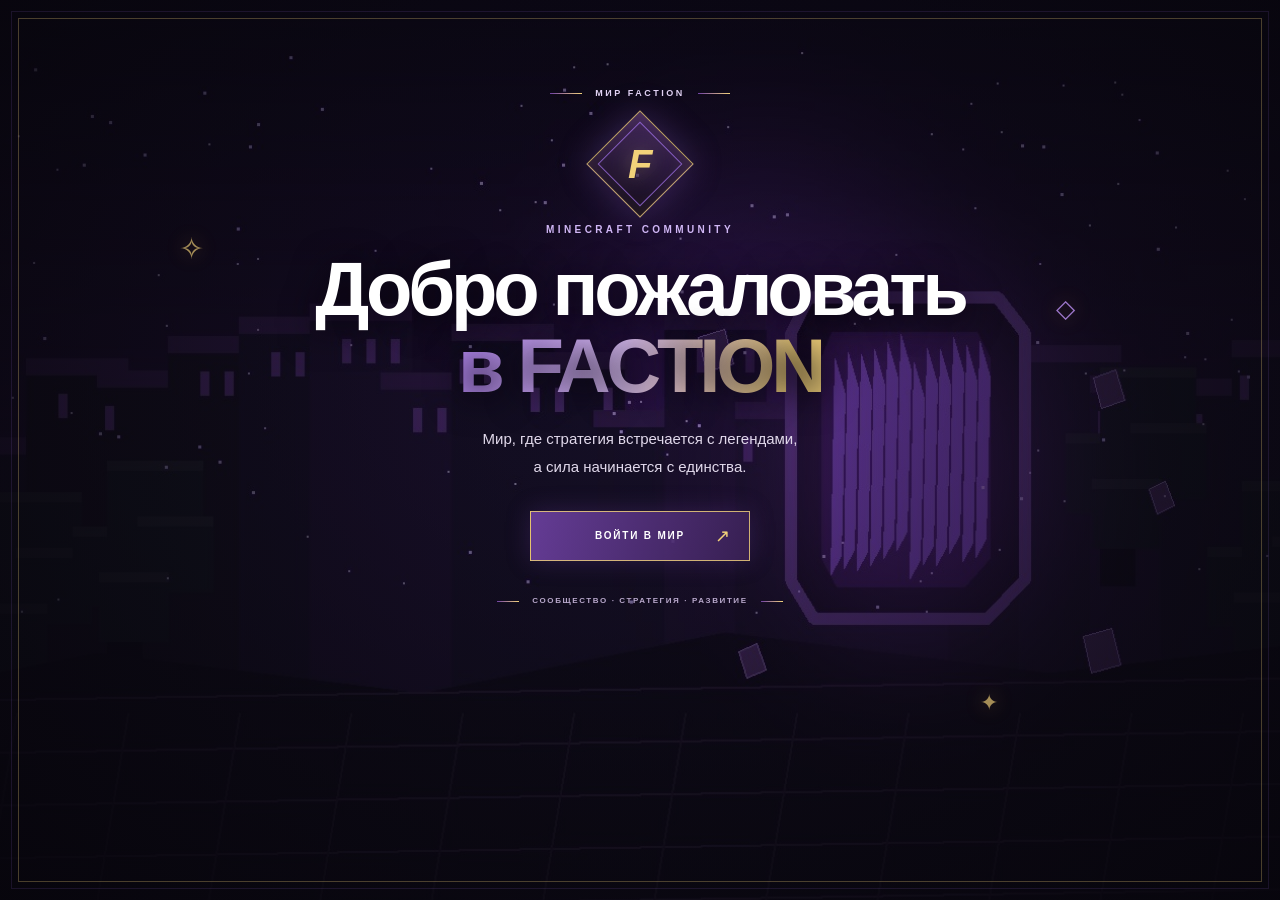
==== index.html @ a646a5ef "Add files via upload" ====
<!doctype html>
<html lang="ru">
<head>
  <meta charset="utf-8">
  <meta name="viewport" content="width=device-width, initial-scale=1">
  <meta name="theme-color" content="#0B0812">
  <meta name="description" content="Faction — Minecraft-клан. Сила в единстве.">
  <title>FACTION — Minecraft Clan</title>
  <link rel="preload" as="image" href="assets/faction-welcome.jpg">
  <link rel="stylesheet" href="style.css">
  <script src="script.js" defer></script>
</head>
<body>
  <section class="welcome-screen" id="welcomeScreen" aria-label="Приветствие Faction">
    <div class="welcome-backdrop" aria-hidden="true"></div>
    <div class="welcome-vignette" aria-hidden="true"></div>
    <div class="welcome-particles" aria-hidden="true"><i></i><i></i><i></i><i></i><i></i><i></i><i></i><i></i><i></i><i></i><i></i><i></i></div>
    <div class="welcome-rune rune-one" aria-hidden="true">✧</div><div class="welcome-rune rune-two" aria-hidden="true">◇</div><div class="welcome-rune rune-three" aria-hidden="true">✦</div>
    <div class="welcome-content">
      <div class="welcome-kicker"><span></span> МИР FACTION <span></span></div>
      <div class="welcome-emblem" aria-hidden="true"><span>F</span></div>
      <p class="welcome-overline">MINECRAFT COMMUNITY</p>
      <h1>Добро пожаловать<br><span>в FACTION</span></h1>
      <p class="welcome-description">Мир, где стратегия встречается с легендами,<br>а сила начинается с единства.</p>
      <button class="welcome-enter" id="welcomeEnter" type="button"><span>ВОЙТИ В МИР</span><b>↗</b></button>
      <div class="welcome-footnote"><span class="welcome-line"></span> СООБЩЕСТВО · СТРАТЕГИЯ · РАЗВИТИЕ <span class="welcome-line"></span></div>
    </div>
    <div class="welcome-corner welcome-corner-left" aria-hidden="true"></div><div class="welcome-corner welcome-corner-right" aria-hidden="true"></div>
  </section>
  <div class="ambient ambient-one" aria-hidden="true"></div>
  <div class="ambient ambient-two" aria-hidden="true"></div>
  <header class="site-header">
    <a class="brand" href="#home" aria-label="Faction — главная">
      <span class="brand-mark">F</span>
      <span class="brand-copy"><strong>FACTION</strong><small>MINECRAFT CLAN</small></span>
    </a>
    <label class="site-search"><span aria-hidden="true">⌕</span><input id="siteSearch" type="search" placeholder="Поиск по сайту..." aria-label="Поиск по сайту"></label>
    <button class="menu-toggle" id="menuToggle" aria-label="Открыть меню" aria-expanded="false" aria-controls="primaryNav">
      <span></span><span></span><span></span>
    </button>
    <nav class="primary-nav" id="primaryNav" aria-label="Главная навигация">
      <a href="#home" data-route="home" class="nav-link active">Главная</a>
      <a href="#staff" data-route="staff" class="nav-link">Персонал</a>
      <a href="#news" data-route="news" class="nav-link">Новости</a>
      <a href="#community" data-route="community" class="nav-link">Сообщество</a>
    </nav>
    <a class="header-cta" href="#staff">Наша команда <span>↗</span></a>
    <div class="theme-switcher" role="group" aria-label="Выбор темы сайта"><button class="theme-option theme-purple active" type="button" data-set-theme="purple" aria-label="Фиолетовый и золотой стиль" title="Фиолетовый · Золото" aria-pressed="true"><span class="theme-swatch"></span><span class="theme-option-label">Фиолетовый · Золото</span></button><button class="theme-option theme-crimson" type="button" data-set-theme="crimson" aria-label="Тёмно-красный и чёрный стиль" title="Тёмно-красный · Чёрный" aria-pressed="false"><span class="theme-swatch"></span><span class="theme-option-label">Тёмно-красный · Чёрный</span></button></div>
    <button class="profile-trigger" id="profileTrigger" type="button" aria-label="Открыть профиль игрока" aria-haspopup="dialog" aria-controls="playerProfile">
      <span class="profile-trigger-ring"><span id="profileInitials">ИГ</span></span>
      <span class="profile-trigger-label">Профиль</span>
    </button>
  </header>

  <main>
    <section class="page-section active dashboard-page" id="page-home" data-page="home">
      <div class="dashboard-layout">
        <aside class="player-sidebar panel">
          <div class="player-card-top"><div class="player-avatar-pixel">ИГ</div><div><strong id="dashboardPlayerName">Игрок</strong><span>@player123</span></div><button class="mini-edit" id="dashboardEditProfile" type="button" aria-label="Открыть профиль">↗</button></div>
          <div class="rank-line"><span class="rank-icon">✦</span><div><b>Рядовой</b><div class="progress-track"><i style="width:24%"></i></div></div><small>12 / 100 XP</small></div>
          <div class="player-metrics"><div><span class="metric-icon">♧</span><span>В клане<small>42 дня</small></span><b>42 дня</b></div><div><span class="metric-icon">▤</span><span>Сообщений<small>128</small></span><b>128</b></div><div><span class="metric-icon">◉</span><span>Баланс<small>FacCoins</small></span><b>1 250 FC</b></div></div>
          <button class="profile-edit-wide" id="dashboardEditProfile2" type="button">⌁　Редактировать профиль <span>↗</span></button>
        </aside>
        <div class="dashboard-main">
          <section class="dashboard-hero panel">
            <div class="dashboard-hero-art" aria-hidden="true"></div><div class="dashboard-crest">F</div><div class="dashboard-hero-copy"><div class="eyebrow">MINECRAFT CLAN · FACTION</div><h1>Добро пожаловать<br>в <span>Faction!</span></h1><p>Мы не просто клан. Мы команда, которая строит, развивается и побеждает вместе. Присоединяйся к нам и стань частью истории!</p><a class="button button-primary" href="#community">Узнать больше <span>↗</span></a></div>
          </section>
          <section class="dashboard-shortcuts" aria-label="Разделы сайта"><a class="shortcut-card panel" href="#community"><span class="shortcut-icon">♟</span><b>Сообщество</b><small>Участники и связи</small><span class="shortcut-arrow">→</span></a><button class="shortcut-card panel" id="shortcutEconomy" type="button"><span class="shortcut-icon gold">◉</span><b>Экономика</b><small>FacCoins и фонд</small><span class="shortcut-arrow">→</span></button><a class="shortcut-card panel" href="#staff"><span class="shortcut-icon gold">♜</span><b>Персонал</b><small>Команда Faction</small><span class="shortcut-arrow">→</span></a><a class="shortcut-card panel" href="#news"><span class="shortcut-icon">▤</span><b>Новости</b><small>Актуальные события</small><span class="shortcut-arrow">→</span></a></section>
          <section class="dashboard-news panel"><div class="dashboard-section-heading"><h2>Последние новости</h2><a href="#news">Все новости <span>→</span></a></div><div class="dashboard-news-grid"><a class="dashboard-news-card news-art-one" href="#news"><span>ВАЖНОЕ</span><b>Обновление клана</b><small>Информация и объявления</small></a><a class="dashboard-news-card news-art-two" href="#news"><span>СОБЫТИЕ</span><b>Командная активность</b><small>Планы и встречи</small></a><a class="dashboard-news-card news-art-three" href="#news"><span>НОВОСТИ</span><b>Новости Faction</b><small>Последние обновления</small></a></div></section>
        </div>
        <aside class="dashboard-right">
          <section class="top-members panel"><div class="dashboard-section-heading"><h2>Топ участников</h2><a href="#staff">Все участники</a></div><div class="member-row"><span class="member-avatar avatar-one">Z</span><span><b>Zxcursed</b><small>Лидер</small></span><strong>♛</strong></div><div class="member-row"><span class="member-avatar avatar-two">D</span><span><b>DarkMaster</b><small>Зам. лидера</small></span><strong>♛</strong></div><div class="member-row"><span class="member-avatar avatar-three">L</span><span><b>Lemon4ik</b><small>Модератор</small></span><strong>✦</strong></div><div class="member-row"><span class="member-avatar avatar-four">S</span><span><b>SkyFox</b><small>Строитель</small></span><strong>◇</strong></div><div class="member-row"><span class="member-avatar avatar-five">S</span><span><b>SunRise</b><small>Участник</small></span><strong>◇</strong></div><p class="demo-note dashboard-demo">Примеры оформления. Имена и показатели можно заменить на реальные.</p></section>
          <section class="clan-statistics panel"><div class="dashboard-section-heading"><h2>Статистика клана</h2></div><div class="clan-stats-grid"><div><span>♟</span><b>24</b><small>Участника</small></div><div><span>♙</span><b>5</b><small>Персонал</small></div><div><span>▤</span><b>12</b><small>Новостей</small></div><div><span>♜</span><b>3</b><small>События</small></div></div><p class="dashboard-demo">Демонстрационные значения.</p></section>
        </aside>
      </div>
    </section>

    <section class="page-section" id="page-staff" data-page="staff" hidden>
      <section class="page-banner staff-banner">
        <div class="container banner-content">
          <div class="section-kicker"><span>02</span> / ЛЮДИ FACTION</div>
          <h1>ЛИЦА<br><span>КОМАНДЫ</span></h1>
          <p>У каждого своя роль. Вместе мы создаём единое целое.</p>
        </div>
      </section>
      <section class="container content-section">
        <div class="content-heading"><div><div class="section-kicker"><span>01</span> / РУКОВОДСТВО И ПЕРСОНАЛ</div><h2>Люди, которые <span>двигают нас вперёд.</span></h2></div><div class="heading-aside">РОЛИ И ОТВЕТСТВЕННОСТЬ<br><span>FACTION COMMUNITY</span></div></div>
        <div class="staff-grid" id="staffGrid" aria-live="polite"></div>
      </section>
    </section>

    <section class="page-section" id="page-news" data-page="news" hidden>
      <section class="page-banner news-banner">
        <div class="container banner-content">
          <div class="section-kicker"><span>03</span> / ПУЛЬС СООБЩЕСТВА</div>
          <h1>НОВОСТИ<br><span>И СОБЫТИЯ</span></h1>
          <p>Объявления, планы и важные моменты жизни клана.</p>
          <div class="demo-note"><span>!</span> Ниже приведены примеры публикаций, а не официальные новости Faction.</div>
        </div>
      </section>
      <section class="container content-section">
        <div class="content-heading"><div><div class="section-kicker"><span>01</span> / ЛЕНТА</div><h2>Что происходит <span>внутри Faction.</span></h2></div></div>
        <div class="news-grid" id="newsGrid" aria-live="polite"></div>
      </section>
    </section>
    <section class="page-section" id="page-community" data-page="community" hidden>
      <section class="page-banner community-banner">
        <div class="container banner-content">
          <div class="section-kicker"><span>04</span> / FACTION COMMUNITY</div>
          <h1>ОСТАВАЙСЯ<br><span>НА СВЯЗИ</span></h1>
          <p>Следи за новостями Faction, общайся с участниками и оставайся частью команды даже вне игры.</p>
        </div>
      </section>
      <section class="container content-section community-content">
        <div class="content-heading">
          <div><div class="section-kicker"><span>01</span> / НАШИ ПЛОЩАДКИ</div><h2>Сообщество продолжается <span>за пределами игры.</span></h2></div>
          <div class="heading-aside">ОСТАВАЙСЯ НА СВЯЗИ<br><span>FACTION COMMUNITY</span></div>
        </div>
        <div class="community-grid">
          <article class="community-card telegram-card reveal">
            <div class="community-card-art" aria-hidden="true"><span class="community-orbit orbit-one"></span><span class="community-orbit orbit-two"></span><span class="community-glyph telegram-glyph"><svg viewBox="0 0 24 24" role="presentation"><path d="M21.8 3.2 18.5 20c-.25 1.18-.93 1.47-1.88.92l-5.2-3.83-2.51 2.42c-.28.28-.52.52-1.07.52l.37-5.3 9.65-8.72c.42-.37-.09-.58-.65-.21L5.28 13.24.14 11.63c-1.12-.35-1.14-1.12.24-1.66L20.48 2.2c.93-.34 1.75.23 1.32 1Z"/></svg></span><span class="community-index">01 / TELEGRAM</span></div>
            <div class="community-card-body">
              <div class="community-label"><span class="community-status"></span> НОВОСТИ И ОБЪЯВЛЕНИЯ</div>
              <h3>Telegram-канал</h3>
              <p>Важные новости, объявления и обновления Faction. Подписывайся, чтобы быть в курсе событий клана.</p>
              <div class="community-tags"><span>ОБНОВЛЕНИЯ</span><span>АНОНСЫ</span><span>СОБЫТИЯ</span></div>
              <a class="button button-primary community-button" href="https://t.me/+JHmrkXnyCy5jZDUy" target="_blank" rel="noopener noreferrer">Перейти в Telegram <span>↗</span></a>
            </div>
          </article>
          <article class="community-card discord-card reveal">
            <div class="community-card-art" aria-hidden="true"><span class="community-orbit orbit-one"></span><span class="community-orbit orbit-two"></span><span class="community-glyph discord-glyph"><svg viewBox="0 0 24 24" role="presentation"><path d="M19.7 5.1a18.3 18.3 0 0 0-4.5-1.4l-.6 1.2a16.7 16.7 0 0 0-5.2 0l-.6-1.2a18.2 18.2 0 0 0-4.5 1.4C1.5 9.3.7 13.4 1.1 17.5a18.4 18.4 0 0 0 5.5 2.8l1.2-2a11.8 11.8 0 0 1-1.9-.9l.5-.4a13.1 13.1 0 0 0 11.2 0l.5.4a12 12 0 0 1-1.9.9l1.2 2a18.3 18.3 0 0 0 5.5-2.8c.5-4.8-.8-8.8-3.2-12.4ZM8.8 14.9c-1.1 0-2-1-2-2.2s.9-2.2 2-2.2 2 1 2 2.2-.9 2.2-2 2.2Zm6.4 0c-1.1 0-2-1-2-2.2s.9-2.2 2-2.2 2 1 2 2.2-.9 2.2-2 2.2Z"/></svg></span><span class="community-index">02 / DISCORD</span></div>
            <div class="community-card-body">
              <div class="community-label"><span class="community-status"></span> ОБЩЕНИЕ И КООРДИНАЦИЯ</div>
              <h3>Discord-сервер</h3>
              <p>Общайся с участниками Faction, обсуждай игру и координируйся с командой вне Minecraft.</p>
              <div class="community-tags"><span>ОБЩИЙ ЧАТ</span><span>КОМАНДА</span><span>КООРДИНАЦИЯ</span></div>
              <a class="button button-primary community-button" href="https://discord.gg/KJza8VAp3" target="_blank" rel="noopener noreferrer">Присоединиться к Discord <span>↗</span></a>
            </div>
          </article>
        </div>
      </section>
    </section>
  </main>

  <section class="profile-overlay" id="playerProfile" role="dialog" aria-modal="true" aria-labelledby="profileTitle" hidden>
    <button class="profile-backdrop" id="profileBackdrop" type="button" aria-label="Закрыть профиль"></button>
    <div class="profile-panel">
      <button class="profile-close" id="profileClose" type="button" aria-label="Закрыть профиль">×</button>
      <div class="profile-heading">
        <div class="profile-avatar-large" id="profileAvatarLarge">ИГ</div>
        <div><div class="profile-eyebrow">FACTION PLAYER CARD</div><h2 id="profileTitle">Профиль игрока</h2><p class="profile-local-status"><span></span> Кастомная версия</p></div>
      </div>
      <div class="profile-name-editor">
        <label for="playerNickname">Игровой никнейм</label>
        <div class="profile-name-row"><input id="playerNickname" type="text" maxlength="24" value="Игрок Faction" autocomplete="off"><button id="savePlayerNickname" type="button">Сохранить</button></div>
        <p>Имя сохраняется только в этом браузере.</p>
      </div>
      <div class="profile-stats-grid">
        <article class="profile-stat profile-stat-coins"><span class="profile-stat-icon">✦</span><span class="profile-stat-label">Баланс FacCoins</span><strong>1 250 <small>FC</small></strong><span class="profile-stat-note">Демонстрационное значение</span></article>
        <article class="profile-stat"><span class="profile-stat-icon">◇</span><span class="profile-stat-label">Вклад в фонд</span><strong>0 <small>FC</small></strong><span class="profile-stat-note">Пока не подключено</span></article>
        <article class="profile-stat"><span class="profile-stat-icon">⌁</span><span class="profile-stat-label">Ранг клана</span><strong>Участник</strong><span class="profile-stat-note">Кастомный профиль</span></article>
        <article class="profile-stat"><span class="profile-stat-icon">◷</span><span class="profile-stat-label">В Faction</span><strong>—</strong><span class="profile-stat-note">Нет данных о вступлении</span></article>
      </div>
      <div class="profile-integration-note"><span>i</span><p>Профиль подготовлен для будущего подключения к FactionBot. Сейчас баланс и статистика не синхронизируются с ботом и не являются реальными данными.</p></div>
    </div>
  </section>

  <footer class="site-footer">
    <div class="container footer-main">
      <a class="brand footer-brand" href="#home">
        <span class="brand-mark">F</span><span class="brand-copy"><strong>FACTION</strong><small>MINECRAFT CLAN</small></span>
      </a>
      <p>Создаём историю — блок за блоком.<br><span>Команда начинается с каждого из нас.</span></p>
      <a class="back-top" href="#home">НАВЕРХ <span>↑</span></a>
    </div>
    <div class="container footer-bottom"><span>© <span id="currentYear"></span> FACTION COMMUNITY</span><span>НЕОФИЦИАЛЬНОЕ СООБЩЕСТВО MINECRAFT</span><span>BUILT TOGETHER <b>✦</b></span></div>
  </footer>
</body>
</html>
---- style.css ----
:root {
  --bg: #0B0812;
  --bg-soft: #100b1b;
  --panel: #151020;
  --panel-2: #1c1429;
  --purple-dark: #24143F;
  --purple: #7042A5;
  --lavender: #A775F4;
  --gold: #D5A23E;
  --gold-light: #F2D27A;
  --text: #F5F1FB;
  --muted: #aaa1b9;
  --line: rgba(190, 157, 235, .17);
  --gradient: linear-gradient(110deg, #7042A5 0%, #A775F4 42%, #D5A23E 100%);
  --container: 1180px;
}
* { box-sizing: border-box; }
html { scroll-behavior: smooth; scroll-padding-top: 92px; }
body { margin: 0; background: var(--bg); color: var(--text); font-family: Inter, "Segoe UI", Arial, sans-serif; line-height: 1.6; overflow-x: hidden; }
body::before { content:""; position:fixed; inset:0; pointer-events:none; z-index:-1; opacity:.22; background-image:linear-gradient(rgba(255,255,255,.018) 1px,transparent 1px),linear-gradient(90deg,rgba(255,255,255,.018) 1px,transparent 1px); background-size:44px 44px; mask-image:linear-gradient(to bottom,black,transparent 80%); }
a { color:inherit; text-decoration:none; }
button { font:inherit; }
.container { width:min(var(--container), calc(100% - 64px)); margin-inline:auto; }
.ambient { position:fixed; z-index:-1; width:380px; height:380px; border-radius:50%; filter:blur(110px); opacity:.11; pointer-events:none; }
.ambient-one { background:#8b4ad0; top:12%; left:-220px; animation:drift 18s ease-in-out infinite alternate; }
.ambient-two { background:#d5a23e; right:-250px; bottom:4%; animation:drift 22s ease-in-out infinite alternate-reverse; }
.site-header { height:86px; padding:0 max(32px, calc((100vw - var(--container))/2)); display:flex; align-items:center; justify-content:space-between; gap:30px; position:relative; z-index:20; background:rgba(11,8,18,.86); border-bottom:1px solid rgba(255,255,255,.07); backdrop-filter:blur(18px); }
.brand { display:flex; align-items:center; gap:12px; flex-shrink:0; }
.brand-mark { width:43px; height:43px; display:grid; place-items:center; background:linear-gradient(145deg,#35204f,#130d20); border:1px solid rgba(215,176,99,.72); color:var(--gold-light); font-size:26px; font-weight:900; font-style:italic; clip-path:polygon(0 0,100% 0,100% 75%,75% 100%,0 100%); box-shadow:0 0 24px #7042a522; }
.brand-copy { display:flex; flex-direction:column; line-height:1.2; letter-spacing:.13em; }
.brand-copy strong { font-size:16px; letter-spacing:.2em; }
.brand-copy small { font-size:9px; color:var(--muted); letter-spacing:.22em; margin-top:5px; }
.primary-nav { display:flex; align-items:center; gap:38px; height:100%; }
.nav-link { height:100%; display:flex; align-items:center; position:relative; color:#b9b0c6; font-size:13px; font-weight:650; transition:color .25s; }
.nav-link::after { content:""; position:absolute; height:2px; left:0; right:100%; bottom:20px; background:var(--gradient); transition:right .28s ease; }
.nav-link:hover,.nav-link.active { color:var(--text); }
.nav-link.active::after,.nav-link:hover::after { right:0; }
.header-cta { border:1px solid rgba(213,162,62,.48); padding:10px 15px; font-size:12px; font-weight:700; transition:background .25s,border-color .25s,transform .25s; }
.header-cta span { color:var(--gold-light); margin-left:10px; }
.header-cta:hover { background:#d5a23e17; border-color:var(--gold); transform:translateY(-2px); }
.menu-toggle { display:none; }
.profile-trigger { display:flex; align-items:center; gap:9px; flex-shrink:0; padding:0; border:0; color:var(--text); background:transparent; cursor:pointer; }
.profile-trigger-ring { width:42px; height:42px; display:grid; place-items:center; border-radius:50%; padding:2px; background:linear-gradient(135deg,var(--lavender),var(--gold)); box-shadow:0 0 18px #a775f426; transition:transform .25s,box-shadow .25s; }
.profile-trigger-ring span { width:100%; height:100%; display:grid; place-items:center; border-radius:50%; border:1px solid #f2d27a70; background:linear-gradient(145deg,#2c1a43,#110b1b); color:var(--gold-light); font-size:11px; font-weight:900; letter-spacing:.04em; }
.profile-trigger:hover .profile-trigger-ring { transform:translateY(-2px) scale(1.04); box-shadow:0 0 25px #a775f45a; }
.profile-trigger-label { font-size:11px; font-weight:700; color:#d5c8e5; }
.profile-overlay { position:fixed; inset:0; z-index:1200; display:grid; place-items:center; padding:24px; }
.profile-overlay[hidden] { display:none!important; }
.profile-backdrop { position:absolute; inset:0; width:100%; height:100%; border:0; background:rgba(5,3,9,.82); backdrop-filter:blur(12px); cursor:pointer; animation:profileFade .2s ease both; }
.profile-panel { position:relative; z-index:1; width:min(640px,100%); max-height:min(88vh,820px); overflow:auto; padding:30px; border:1px solid #a775f44a; background:radial-gradient(ellipse at top right,#7042a51f,transparent 50%),linear-gradient(145deg,#171020,#0d0914); box-shadow:0 28px 100px #0009,0 0 40px #7042a51a; animation:profileRise .28s ease both; }
.profile-close { position:absolute; top:16px; right:17px; width:34px; height:34px; border:1px solid var(--line); background:#ffffff06; color:#e9def6; font-size:24px; cursor:pointer; transition:background .2s,border-color .2s; }
.profile-close:hover { background:#a775f41b; border-color:#a775f4; }
.profile-heading { display:flex; align-items:center; gap:17px; padding:3px 36px 24px 0; border-bottom:1px solid var(--line); }
.profile-avatar-large { width:68px; height:68px; flex-shrink:0; display:grid; place-items:center; border-radius:50%; border:2px solid transparent; background:linear-gradient(#1b1028,#1b1028) padding-box,linear-gradient(135deg,var(--lavender),var(--gold)) border-box; color:var(--gold-light); font-size:19px; font-weight:900; box-shadow:0 0 25px #a775f426; }
.profile-eyebrow { color:#bfa2e5; font-size:8px; font-weight:900; letter-spacing:.2em; }
.profile-heading h2 { margin:4px 0 3px; font-size:clamp(22px,4vw,29px); line-height:1.2; letter-spacing:-.04em; }
.profile-local-status { margin:0; display:flex; align-items:center; gap:7px; color:#b9aec7; font-size:11px; }
.profile-local-status span { width:6px; height:6px; border-radius:50%; background:var(--gold); box-shadow:0 0 9px #d5a23e8a; }
.profile-name-editor { padding:21px 0 22px; }
.profile-name-editor label { display:block; margin-bottom:8px; color:#d9cce9; font-size:11px; font-weight:800; }
.profile-name-row { display:flex; gap:8px; }
.profile-name-row input { min-width:0; flex:1; padding:11px 12px; border:1px solid #a775f43d; outline:none; color:var(--text); background:#090610; font:inherit; font-size:13px; }
.profile-name-row input:focus { border-color:var(--gold); box-shadow:0 0 0 2px #d5a23e16; }
.profile-name-row button { padding:0 15px; border:1px solid #d5a23e8a; color:#fff6dc; background:linear-gradient(110deg,#7042a5b8,#d5a23e38); font-size:11px; font-weight:800; cursor:pointer; transition:filter .2s; }
.profile-name-row button:hover { filter:brightness(1.2); }
.profile-name-editor>p { margin:7px 0 0; color:#82768f; font-size:10px; }
.profile-stats-grid { display:grid; grid-template-columns:repeat(2,minmax(0,1fr)); gap:10px; }
.profile-stat { min-height:123px; position:relative; display:flex; flex-direction:column; align-items:flex-start; padding:16px; border:1px solid #a775f425; background:linear-gradient(140deg,#ffffff05,#7042a50a); }
.profile-stat-coins { border-color:#d5a23e5c; background:linear-gradient(140deg,#d5a23e14,#7042a50c); }
.profile-stat-icon { position:absolute; top:13px; right:14px; color:var(--gold-light); font-size:16px; }
.profile-stat-label { color:#b9adc8; font-size:10px; font-weight:700; }
.profile-stat strong { margin-top:7px; color:#f6edff; font-size:22px; line-height:1.25; }
.profile-stat strong small { color:var(--gold-light); font-size:11px; }
.profile-stat-note { margin-top:7px; color:#81768e; font-size:9px; }
.profile-integration-note { display:flex; gap:10px; align-items:flex-start; margin-top:15px; padding:12px 13px; border-left:2px solid #a775f4a8; background:#a775f40b; }
.profile-integration-note>span { display:grid; place-items:center; flex-shrink:0; width:18px; height:18px; border:1px solid #a775f47a; border-radius:50%; color:#d4b8f6; font-size:11px; font-weight:800; }
.profile-integration-note p { margin:0; color:#a79bb5; font-size:10px; line-height:1.7; }
@keyframes profileFade { from { opacity:0; } to { opacity:1; } }
@keyframes profileRise { from { opacity:0; transform:translateY(12px) scale(.985); } to { opacity:1; transform:translateY(0) scale(1); } }
.page-section { display:none; animation:sectionIn .45s ease both; }
.page-section.active { display:block; }
.hero { min-height:660px; height:min(780px, calc(100vh - 86px)); max-height:850px; position:relative; display:flex; align-items:center; overflow:hidden; isolation:isolate; border-bottom:1px solid var(--line); }
.hero-image { position:absolute; inset:0; z-index:-3; background:url("assets/faction-minecraft.png") center 52%/cover no-repeat; animation:heroZoom 26s ease-in-out infinite alternate; }
.hero-shade { position:absolute; inset:0; z-index:-2; background:linear-gradient(90deg,rgba(11,8,18,.97) 0%,rgba(11,8,18,.83) 29%,rgba(11,8,18,.38) 58%,rgba(11,8,18,.06) 100%),linear-gradient(0deg,#0b0812 0%,transparent 25%,rgba(11,8,18,.1) 100%); }
.hero-content { padding-top:5px; position:relative; }
.eyebrow,.section-kicker { font-size:10px; font-weight:800; letter-spacing:.2em; color:#c8b8dc; }
.eyebrow { display:flex; align-items:center; gap:12px; margin-bottom:25px; animation:riseIn .7s .1s both; }
.eyebrow-line { display:inline-block; height:1px; width:28px; background:var(--gold); }
.eyebrow-dot { width:4px; height:4px; border-radius:50%; background:var(--gold); }
.hero h1,.page-banner h1 { font-size:clamp(54px,7.4vw,100px); letter-spacing:-.065em; line-height:.98; margin:0; font-weight:900; text-shadow:0 8px 42px #0007; animation:riseIn .75s .18s both; }
.hero h1 span,.page-banner h1 span { color:transparent; background:linear-gradient(100deg,#c5a7f3 0%,#a775f4 36%,#f2d27a 92%); background-clip:text; -webkit-background-clip:text; }
.hero-lead { max-width:480px; color:#d0c8d8; font-size:15px; line-height:1.85; margin:26px 0 30px; animation:riseIn .75s .28s both; }
.hero-actions { display:flex; gap:12px; flex-wrap:wrap; animation:riseIn .75s .36s both; }
.button { position:relative; min-height:49px; padding:0 48px; display:inline-flex; justify-content:center; align-items:center; gap:12px; text-align:center; font-size:12px; font-weight:750; letter-spacing:.02em; transition:transform .25s,box-shadow .25s,background-position .4s,border-color .25s; background-size:200% 100%; }
.button span { font-size:16px; }
.button > span:last-child:not(.play-icon) { position:absolute; right:17px; top:50%; transform:translateY(-50%); }
.button-primary { background-image:linear-gradient(110deg,#7042a5 0%,#9c69df 43%,#d5a23e 100%); color:white; box-shadow:0 8px 28px #7042a52e; }
.button-primary:hover { transform:translateY(-3px); background-position:100% 0; box-shadow:0 12px 34px #a775f44a; }
.button:active { transform:translateY(0) scale(.98); }
.button-ghost { border:1px solid #ffffff42; background:#100b1b77; color:#f5f1fb; }
.button-ghost:hover { border-color:var(--gold); background:#d5a23e12; transform:translateY(-3px); }
.play-icon { color:var(--gold-light); font-size:10px!important; }
.hero-note { display:flex; align-items:center; gap:10px; font-size:9px; font-weight:800; letter-spacing:.2em; color:#a99db7; margin-top:57px; animation:riseIn .75s .48s both; }
.status-dot { width:6px; height:6px; border-radius:50%; background:var(--gold); box-shadow:0 0 12px #d5a23e; }
.hero-side-label { position:absolute; right:28px; top:50%; writing-mode:vertical-rl; transform:translateY(-50%); color:#e2d7ed9c; letter-spacing:.25em; font-size:9px; }
.scroll-cue { position:absolute; bottom:30px; left:max(32px,calc((100vw - var(--container))/2)); display:flex; align-items:center; gap:12px; font-size:9px; font-weight:800; letter-spacing:.2em; color:#b9adca; }
.scroll-cue span { width:25px; height:1px; background:var(--gold); }
.intro-section { padding-top:100px; padding-bottom:104px; }
.section-kicker { color:#a89ab9; }
.section-kicker span { color:var(--gold-light); margin-right:9px; }
.intro-grid { display:grid; grid-template-columns:1.1fr .9fr; gap:60px; align-items:end; margin:28px 0 48px; }
h2 { margin:0; font-size:clamp(30px,4vw,49px); line-height:1.17; letter-spacing:-.045em; }
h2 span { color:#bca1e4; }
.intro-copy p { margin:0 0 20px; color:var(--muted); font-size:14px; line-height:1.9; }
.text-link { display:inline-flex; gap:15px; align-items:center; font-size:12px; font-weight:750; color:var(--gold-light); }
.text-link span { font-size:17px; transition:transform .2s; }
.text-link:hover span { transform:translateX(5px); }
.feature-grid { display:grid; grid-template-columns:repeat(3,1fr); gap:15px; }
.feature-card,.staff-card,.news-card { border:1px solid var(--line); background:linear-gradient(145deg,rgba(31,22,45,.85),rgba(15,11,23,.9)); position:relative; overflow:hidden; transition:transform .3s,border-color .3s,box-shadow .3s; }
.feature-card { min-height:235px; padding:24px; }
.feature-card::before,.staff-card::before,.news-card::before { content:""; position:absolute; height:2px; top:0; left:0; width:0; background:var(--gradient); transition:width .35s; }
.feature-card:hover,.staff-card:hover,.news-card:hover { transform:translateY(-6px); border-color:#a775f46b; box-shadow:0 18px 45px #0003,0 0 26px #7042a511; }
.feature-card:hover::before,.staff-card:hover::before,.news-card:hover::before { width:100%; }
.feature-top { display:flex; align-items:center; justify-content:space-between; }
.feature-number { color:#776a89; font-size:10px; letter-spacing:.12em; }
.feature-icon { color:var(--gold-light); font-size:26px; }
.feature-card h3 { font-size:19px; margin:22px 0 8px; }
.feature-card p { color:var(--muted); font-size:12px; line-height:1.8; margin:0; }
.card-bottom { border-top:1px solid #ffffff10; margin-top:22px; padding-top:14px; display:flex; justify-content:space-between; color:#887b99; font-size:8px; font-weight:800; letter-spacing:.2em; }
.tiny-arrow { color:var(--gold-light); font-size:14px; }
.join-band { border-top:1px solid var(--line); border-bottom:1px solid var(--line); background:linear-gradient(100deg,#24143f8c,#120d1c 70%); padding:54px 0; }
.join-inner { display:flex; align-items:center; justify-content:space-between; gap:30px; }
.join-inner h2 { margin-top:15px; font-size:clamp(27px,3.5vw,42px); }
.join-inner h2 span { color:var(--gold-light); }
.site-footer { background:#09070e; border-top:1px solid #ffffff0d; }
.footer-main { display:flex; align-items:center; justify-content:space-between; gap:25px; padding-top:34px; padding-bottom:30px; }
.footer-main p { color:#d1c8dd; font-size:12px; margin:0; }
.footer-main p span { color:#81768f; }
.back-top { color:#a99db7; font-size:9px; letter-spacing:.15em; font-weight:800; }
.back-top span { color:var(--gold-light); margin-left:8px; font-size:16px; }
.footer-bottom { min-height:52px; display:flex; align-items:center; justify-content:space-between; gap:20px; border-top:1px solid #ffffff10; color:#756b82; font-size:8px; font-weight:750; letter-spacing:.12em; }
.footer-bottom b { color:var(--gold); margin-left:5px; }
.page-banner { min-height:390px; display:flex; align-items:center; position:relative; overflow:hidden; border-bottom:1px solid var(--line); }
.page-banner::before { content:""; position:absolute; inset:0; z-index:-1; background:linear-gradient(90deg,#0b0812 0%,rgba(11,8,18,.9) 35%,rgba(11,8,18,.35) 100%),linear-gradient(0deg,#0b0812,transparent 50%),url("assets/faction-minecraft.png") center 43%/cover; opacity:.75; }
.page-banner::after { content:""; position:absolute; right:8%; top:20%; width:210px; height:210px; border:1px solid #d5a23e29; transform:rotate(45deg); box-shadow:0 0 0 28px #a775f40a,0 0 0 58px #a775f407; pointer-events:none; }
.banner-content { padding-top:15px; padding-bottom:15px; position:relative; }
.page-banner .section-kicker { margin-bottom:22px; }
.page-banner h1 { font-size:clamp(50px,6.5vw,78px); }
.page-banner p { color:#c5bacf; max-width:500px; font-size:14px; margin:22px 0 0; }
.demo-note { display:inline-flex; align-items:center; gap:10px; color:#b9aeca; font-size:10px; margin-top:24px; padding:8px 12px; border:1px solid #d5a23e36; background:#0b081277; }
.demo-note > span { display:grid; place-items:center; width:17px; height:17px; background:#d5a23e20; color:var(--gold-light); font-weight:900; border-radius:50%; }
.demo-note code { color:#e5c67c; font-size:10px; }
.content-section { padding-top:72px; padding-bottom:100px; }
.content-heading { display:flex; justify-content:space-between; align-items:end; gap:30px; margin-bottom:35px; }
.content-heading h2 { max-width:700px; margin-top:15px; font-size:clamp(28px,3.8vw,42px); }
.content-heading h2 span { color:var(--gold-light); }
.heading-aside { color:#a99db7; text-align:right; font-size:9px; font-weight:800; letter-spacing:.16em; line-height:2; }
.heading-aside span { color:#70667e; }
.staff-grid { display:grid; grid-template-columns:repeat(3,1fr); gap:15px; }
.staff-card { padding:23px; min-height:228px; }
.staff-card-head { display:flex; align-items:center; gap:14px; }
.staff-avatar { width:55px; height:55px; flex:0 0 auto; display:grid; place-items:center; background:linear-gradient(145deg,#392151,#171020); border:1px solid #a775f45e; color:var(--gold-light); font-size:20px; font-weight:900; letter-spacing:-.04em; }
.staff-role { color:var(--gold-light); text-transform:uppercase; font-size:9px; font-weight:850; letter-spacing:.17em; margin-bottom:4px; }
.staff-name { font-size:17px; font-weight:800; overflow-wrap:anywhere; }
.staff-description { color:var(--muted); font-size:12px; line-height:1.8; margin:21px 0 0; }
.staff-card-foot { border-top:1px solid #ffffff10; margin-top:20px; padding-top:13px; color:#756a84; font-size:8px; font-weight:800; letter-spacing:.18em; display:flex; justify-content:space-between; }
.staff-card-foot span:last-child { color:var(--gold); }
.news-grid { display:grid; grid-template-columns:repeat(3,1fr); gap:15px; }
.news-card { min-height:260px; padding:24px; display:flex; flex-direction:column; }
.news-meta { display:flex; align-items:center; justify-content:space-between; gap:10px; color:#9a8eaa; font-size:9px; letter-spacing:.08em; }
.news-category { padding:5px 8px; color:var(--gold-light); border:1px solid #d5a23e42; background:#d5a23e0b; text-transform:uppercase; font-weight:800; }
.news-symbol { font-size:25px; color:#b38be9; margin:24px 0 5px; }
.news-card h3 { margin:0 0 11px; font-size:19px; line-height:1.3; }
.news-card p { color:var(--muted); font-size:12px; line-height:1.85; margin:0 0 22px; }
.news-card-foot { margin-top:auto; padding-top:14px; border-top:1px solid #ffffff10; display:flex; align-items:center; justify-content:space-between; color:#756a84; font-size:8px; letter-spacing:.16em; font-weight:800; }
.news-card-foot span:last-child { color:var(--gold-light); font-size:15px; }
/* Community page: follows the existing Faction purple-and-gold visual system. */
.community-content { padding-top:72px; }
.community-grid { display:grid; grid-template-columns:repeat(2,minmax(0,1fr)); gap:20px; }
.community-card { min-width:0; position:relative; overflow:hidden; border:1px solid rgba(190,157,235,.22); border-radius:18px; background:linear-gradient(145deg,rgba(36,20,63,.86),rgba(15,11,23,.97)); transition:transform .32s ease,border-color .32s ease,box-shadow .32s ease; }
.community-card::before { content:""; position:absolute; inset:0 0 auto; height:2px; background:var(--gradient); transform:scaleX(.25); transform-origin:left; transition:transform .35s ease; z-index:2; }
.community-card:hover { transform:translateY(-7px); border-color:#d5a23e8a; box-shadow:0 20px 50px #0005,0 0 32px #7042a51c; }
.community-card:hover::before { transform:scaleX(1); }
.telegram-card:hover { box-shadow:0 20px 50px #0005,0 0 32px #269bd522; }
.discord-card:hover { box-shadow:0 20px 50px #0005,0 0 32px #5865f222; }
.community-card-art { min-height:190px; position:relative; overflow:hidden; display:flex; align-items:center; justify-content:center; border-bottom:1px solid #ffffff12; background:linear-gradient(125deg,#24143f 0%,#171020 58%,#2b1a3a 100%); }
.community-card-art::before,.community-card-art::after { content:""; position:absolute; width:150px; height:150px; border:1px solid #d5a23e40; transform:rotate(45deg); transition:transform .45s ease,border-color .45s ease; }
.community-card-art::before { width:120px; height:120px; box-shadow:0 0 0 20px #a775f40a,0 0 0 42px #a775f407; }
.community-card-art::after { width:185px; height:185px; border-color:#a775f42e; }
.community-card:hover .community-card-art::before { transform:rotate(58deg) scale(1.08); border-color:#f2d27a85; }
.community-card:hover .community-card-art::after { transform:rotate(32deg) scale(1.04); }
.community-orbit { position:absolute; width:240px; height:240px; border:1px solid #a775f426; border-radius:50%; }
.orbit-two { width:290px; height:290px; border-color:#d5a23e17; }
.community-glyph { position:relative; z-index:1; display:grid; place-items:center; width:82px; height:82px; border:1px solid #f2d27a9c; background:linear-gradient(145deg,#7042a5a8,#151020e8); color:var(--gold-light); box-shadow:0 0 40px #7042a52e; transition:transform .3s ease,box-shadow .3s ease; }
.community-glyph svg { display:block; width:39px; height:39px; fill:currentColor; }
.telegram-glyph { color:#dff5ff; border-color:#62c9f88a; background:linear-gradient(145deg,#168fc8b8,#151020e8); box-shadow:0 0 40px #229ed32e; }
.discord-glyph { color:#f0efff; border-color:#9295ff8a; background:linear-gradient(145deg,#5865f2b8,#151020e8); box-shadow:0 0 40px #5865f232; }
.telegram-card:hover .telegram-glyph { box-shadow:0 0 48px #229ed355; }
.discord-card:hover .discord-glyph { box-shadow:0 0 48px #5865f255; }
.community-index { position:absolute; left:22px; bottom:17px; color:#b8a9cb; font-size:9px; font-weight:800; letter-spacing:.18em; }
.community-card-body { padding:27px 28px 30px; }
.community-tags { display:flex; flex-wrap:wrap; gap:7px; margin:-9px 0 23px; }
.community-tags span { padding:6px 8px; border:1px solid #a775f42b; border-radius:4px; background:#a775f40b; color:#c6b5df; font-size:8px; font-weight:800; letter-spacing:.1em; }
.community-label { display:flex; align-items:center; gap:8px; color:#b8a9cb; font-size:9px; font-weight:800; letter-spacing:.14em; }
.community-status { width:6px; height:6px; border-radius:50%; background:var(--gold); box-shadow:0 0 10px #d5a23e80; }
.community-card h3 { margin:15px 0 10px; font-size:clamp(22px,2.4vw,28px); letter-spacing:-.035em; }
.community-card p { min-height:58px; margin:0 0 25px; color:var(--muted); font-size:13px; line-height:1.85; }
.community-button { width:100%; justify-content:center; min-height:48px; padding-inline:48px; }
.telegram-card .community-glyph { border-radius:50%; }
.discord-card .community-glyph { border-radius:18px 18px 8px 8px; }
@media (max-width:900px) {
  .community-grid { gap:15px; }
  .community-card-body { padding:23px 20px 24px; }
  .community-card-art { min-height:165px; }
}
@media (max-width:640px) {
  .community-content { padding-top:52px; }
  .community-grid { grid-template-columns:1fr; gap:16px; }
  .community-card-art { min-height:160px; }
  .community-card-body { padding:23px 20px 24px; }
  .community-card p { min-height:0; }
.community-tags { margin-top:-7px; }
}
.reveal { opacity:0; transform:translateY(18px); transition:opacity .65s ease,transform .65s ease; }
.reveal.is-visible { opacity:1; transform:translateY(0); }
[hidden] { display:none!important; }
@keyframes riseIn { from { opacity:0; transform:translateY(18px); } to { opacity:1; transform:translateY(0); } }
@keyframes sectionIn { from { opacity:.25; transform:translateY(5px); } to { opacity:1; transform:translateY(0); } }
@keyframes heroZoom { from { transform:scale(1); } to { transform:scale(1.07); } }
@keyframes drift { from { transform:translate3d(0,0,0); } to { transform:translate3d(80px,-45px,0); } }
@media (max-width: 900px) {
  .site-header { padding-inline:24px; gap:18px; }
  .primary-nav { gap:22px; }
  .header-cta { display:none; }
  .profile-trigger-label { display:none; }
  .profile-trigger-ring { width:39px; height:39px; }
  .hero { min-height:620px; }
  .hero-shade { background:linear-gradient(90deg,rgba(11,8,18,.96),rgba(11,8,18,.72) 48%,rgba(11,8,18,.18)),linear-gradient(0deg,#0b0812,transparent 35%); }
  .intro-grid { gap:32px; }
  .staff-grid,.news-grid { grid-template-columns:repeat(2,1fr); }
  .heading-aside { display:none; }
}
@media (max-width: 640px) {
  .container { width:calc(100% - 40px); }
  .site-header { height:72px; padding-inline:20px; }
  .brand-mark { width:38px; height:38px; font-size:23px; }
  .brand-copy strong { font-size:14px; }
  .brand-copy small { font-size:8px; }
  .profile-trigger { margin-left:auto; }
  .profile-overlay { padding:12px; }
  .profile-panel { padding:23px 18px 18px; max-height:92vh; }
  .profile-heading { gap:12px; padding-bottom:18px; }
  .profile-avatar-large { width:56px; height:56px; font-size:16px; }
  .profile-stats-grid { gap:8px; }
  .profile-stat { min-height:116px; padding:12px; }
  .profile-stat strong { font-size:19px; }
  .profile-stat-note { font-size:8px; }
  .profile-name-row button { padding-inline:10px; }
  .menu-toggle { width:42px; height:42px; border:1px solid var(--line); background:#171020; display:flex; flex-direction:column; align-items:center; justify-content:center; gap:5px; cursor:pointer; }
  .menu-toggle span { width:17px; height:1px; background:var(--text); transition:transform .25s,opacity .25s; }
  .menu-toggle[aria-expanded="true"] span:first-child { transform:translateY(6px) rotate(45deg); }
  .menu-toggle[aria-expanded="true"] span:nth-child(2) { opacity:0; }
  .menu-toggle[aria-expanded="true"] span:last-child { transform:translateY(-6px) rotate(-45deg); }
  .primary-nav { position:absolute; top:71px; left:0; right:0; padding:8px 20px 18px; display:none; height:auto; flex-direction:column; align-items:stretch; gap:0; background:rgba(11,8,18,.98); border-bottom:1px solid var(--line); }
  .primary-nav.open { display:flex; }
  .nav-link { min-height:48px; height:auto; border-bottom:1px solid #ffffff0b; }
  .nav-link::after { bottom:0; right:100%; }
  .nav-link.active::after { right:65%; }
  .hero { height:auto; min-height:670px; max-height:none; align-items:center; }
  .hero-image { background-position:61% center; }
  .hero-shade { background:linear-gradient(90deg,rgba(11,8,18,.94),rgba(11,8,18,.65)),linear-gradient(0deg,#0b0812 0%,transparent 55%); }
  .hero-content { padding-top:25px; padding-bottom:70px; }
  .eyebrow { font-size:8px; gap:8px; letter-spacing:.13em; }
  .hero h1 { font-size:clamp(48px,14vw,70px); }
  .hero-lead { font-size:13px; max-width:400px; }
  .hero-actions { align-items:stretch; flex-direction:column; max-width:330px; }
  .button { justify-content:center; padding-inline:46px; }
  .hero-note { margin-top:36px; font-size:8px; }
  .hero-side-label { display:none; }
  .scroll-cue { left:20px; bottom:23px; }
  .intro-section { padding-top:68px; padding-bottom:68px; }
  .intro-grid { grid-template-columns:1fr; gap:18px; margin:22px 0 30px; }
  .feature-grid { grid-template-columns:1fr; gap:12px; }
  .feature-card { min-height:200px; }
  .join-inner { align-items:flex-start; flex-direction:column; }
  .join-band { padding:38px 0; }
  .footer-main { align-items:flex-start; flex-wrap:wrap; padding-top:28px; }
  .footer-main p { order:3; width:100%; }
  .footer-bottom { padding-top:15px; padding-bottom:15px; flex-direction:column; align-items:flex-start; gap:7px; }
  .page-banner { min-height:350px; }
  .page-banner h1 { font-size:clamp(46px,13vw,66px); }
  .page-banner p { font-size:13px; }
  .demo-note { align-items:flex-start; line-height:1.6; font-size:9px; }
  .content-section { padding-top:52px; padding-bottom:68px; }
  .content-heading { margin-bottom:25px; }
  .staff-grid,.news-grid { grid-template-columns:1fr; }
  .staff-card { min-height:0; }
  .news-card { min-height:240px; }
}
@media (prefers-reduced-motion: reduce) {
  *,*::before,*::after { scroll-behavior:auto!important; animation-duration:.01ms!important; animation-iteration-count:1!important; transition-duration:.01ms!important; }
  .reveal { opacity:1; transform:none; }
}


/* Welcome screen: uses the existing Faction Minecraft artwork, enhanced with lightweight motion. */
.welcome-screen { position:fixed; inset:0; z-index:1000; display:grid; place-items:center; overflow:hidden; isolation:isolate; background:var(--bg); transition:opacity .85s ease, visibility .85s ease, transform .85s ease; }
.welcome-screen.is-leaving { opacity:0; visibility:hidden; transform:scale(1.035); pointer-events:none; }
.welcome-backdrop { position:absolute; inset:-3%; z-index:-4; background:url("assets/faction-welcome.jpg") center 52%/cover no-repeat; animation:welcomeCamera 28s ease-in-out infinite alternate; }
.welcome-vignette { position:absolute; inset:0; z-index:-3; background:radial-gradient(ellipse at 52% 43%,rgba(36,20,63,.18),rgba(11,8,18,.55) 55%,rgba(7,5,12,.91) 100%),linear-gradient(90deg,rgba(11,8,18,.45),rgba(20,10,34,.16) 50%,rgba(11,8,18,.48)); }
.welcome-screen::before { content:""; position:absolute; inset:0; z-index:-2; opacity:.35; background:linear-gradient(115deg,transparent 25%,rgba(167,117,244,.12) 42%,rgba(242,210,122,.14) 50%,transparent 64%); transform:translateX(-100%); animation:welcomeSweep 10s ease-in-out infinite; }
.welcome-screen::after { content:""; position:absolute; inset:18px; border:1px solid rgba(242,210,122,.28); outline:1px solid rgba(167,117,244,.12); outline-offset:6px; pointer-events:none; }
.welcome-content { position:relative; z-index:2; width:min(760px,calc(100% - 42px)); padding:35px 0; text-align:center; animation:welcomeRise 1.15s .12s both; }
.welcome-kicker,.welcome-footnote { display:flex; align-items:center; justify-content:center; gap:13px; color:#e2d3f4; font-size:9px; font-weight:800; letter-spacing:.28em; }
.welcome-kicker span,.welcome-line { display:inline-block; width:32px; height:1px; background:linear-gradient(90deg,var(--purple),var(--gold-light)); }
.welcome-emblem { width:76px; height:76px; margin:25px auto 20px; display:grid; place-items:center; position:relative; border:1px solid rgba(242,210,122,.75); transform:rotate(45deg); background:linear-gradient(145deg,rgba(112,66,165,.48),rgba(11,8,18,.55)); box-shadow:0 0 35px rgba(167,117,244,.25),inset 0 0 25px rgba(213,162,62,.12); animation:emblemFloat 5s ease-in-out infinite; }
.welcome-emblem::before { content:""; position:absolute; inset:7px; border:1px solid rgba(167,117,244,.7); }
.welcome-emblem span { transform:rotate(-45deg); font-size:40px; font-weight:900; font-style:italic; color:var(--gold-light); text-shadow:0 0 24px rgba(242,210,122,.45); }
.welcome-overline { margin:0 0 12px; font-size:10px; font-weight:800; letter-spacing:.34em; color:#d0b7f5; }
.welcome-content h1 { margin:0; color:#fff; font-size:clamp(38px,7vw,76px); line-height:1.02; letter-spacing:-.055em; font-weight:900; text-shadow:0 5px 35px #08040e; }
.welcome-content h1 span { color:transparent; background:linear-gradient(100deg,#b98df5 5%,#e4c7ff 45%,#f2d27a 90%); background-clip:text; -webkit-background-clip:text; }
.welcome-description { color:#e1d9eb; font-size:clamp(12px,1.6vw,15px); line-height:1.9; margin:20px 0 29px; }
.welcome-enter { position:relative; display:inline-flex; align-items:center; justify-content:center; gap:12px; min-width:220px; padding:16px 48px; text-align:center; border:1px solid rgba(242,210,122,.82); color:#fff; cursor:pointer; font-size:10px; font-weight:900; letter-spacing:.18em; background:linear-gradient(105deg,rgba(112,66,165,.88),rgba(55,31,82,.88),rgba(213,162,62,.8)); background-size:220% 100%; box-shadow:0 0 25px rgba(112,66,165,.28); transition:transform .25s,background-position .6s,box-shadow .3s; animation:buttonGlow 3.8s ease-in-out infinite; }
.welcome-enter b { position:absolute; right:17px; top:50%; transform:translateY(-50%); color:var(--gold-light); font-size:18px; font-weight:500; transition:transform .25s; }
.welcome-enter:hover { transform:translateY(-3px); background-position:100% 0; box-shadow:0 12px 40px rgba(167,117,244,.32); }
.welcome-enter:hover b { transform:translate(3px,calc(-50% - 3px)); }
.welcome-enter:focus-visible { outline:2px solid white; outline-offset:5px; }
.welcome-footnote { margin-top:34px; color:#b8a8cb; font-size:8px; letter-spacing:.2em; }
.welcome-footnote .welcome-line { width:22px; }
.welcome-rune { position:absolute; z-index:1; color:rgba(242,210,122,.65); text-shadow:0 0 20px rgba(213,162,62,.45); animation:runeDrift 8s ease-in-out infinite; }
.rune-one { left:14%; top:25%; font-size:30px; }.rune-two { right:16%; top:32%; font-size:25px; animation-delay:-2.5s; color:rgba(190,145,247,.8); }.rune-three { right:22%; bottom:20%; font-size:22px; animation-delay:-5s; }
.welcome-particles { position:absolute; inset:0; overflow:hidden; z-index:0; pointer-events:none; }
.welcome-particles i { position:absolute; bottom:-20px; left:8%; width:3px; height:3px; border-radius:50%; background:#f2d27a; box-shadow:0 0 12px 2px rgba(242,210,122,.5); opacity:0; animation:particleRise 12s linear infinite; }
.welcome-particles i:nth-child(2) { left:18%; animation-delay:-7s; animation-duration:15s; background:#c39aff; }.welcome-particles i:nth-child(3) { left:29%; animation-delay:-3s; animation-duration:11s; }.welcome-particles i:nth-child(4) { left:41%; animation-delay:-9s; animation-duration:14s; background:#c39aff; }.welcome-particles i:nth-child(5) { left:57%; animation-delay:-5s; animation-duration:13s; }.welcome-particles i:nth-child(6) { left:68%; animation-delay:-10s; animation-duration:16s; background:#c39aff; }.welcome-particles i:nth-child(7) { left:79%; animation-delay:-2s; animation-duration:12s; }.welcome-particles i:nth-child(8) { left:91%; animation-delay:-8s; animation-duration:14s; background:#c39aff; }.welcome-particles i:nth-child(9) { left:49%; animation-delay:-6s; animation-duration:17s; width:2px;height:2px; }.welcome-particles i:nth-child(10) { left:5%; animation-delay:-11s; animation-duration:16s; }.welcome-particles i:nth-child(11) { left:86%; animation-delay:-4s; animation-duration:13s; }.welcome-particles i:nth-child(12) { left:36%; animation-delay:-12s; animation-duration:15s; }
body.welcome-active { overflow:hidden; }
body.welcome-active .site-header,body.welcome-active main,body.welcome-active .site-footer,body.welcome-active .ambient { visibility:hidden; }
@keyframes welcomeCamera { from { transform:scale(1) translate3d(0,0,0); } to { transform:scale(1.11) translate3d(-1.2%,.8%,0); } }
@keyframes welcomeSweep { 0%,65% { transform:translateX(-100%); opacity:0; } 75% { opacity:1; } 100% { transform:translateX(100%); opacity:0; } }
@keyframes welcomeRise { from { opacity:0; transform:translateY(24px); } to { opacity:1; transform:translateY(0); } }
@keyframes emblemFloat { 0%,100% { transform:rotate(45deg) translateY(0); } 50% { transform:rotate(45deg) translateY(-7px); } }
@keyframes buttonGlow { 0%,100% { box-shadow:0 0 20px rgba(112,66,165,.25); } 50% { box-shadow:0 0 34px rgba(213,162,62,.28); } }
@keyframes runeDrift { 0%,100% { transform:translateY(0) rotate(0); opacity:.45; } 50% { transform:translateY(-18px) rotate(18deg); opacity:1; } }
@keyframes particleRise { 0% { transform:translateY(0) translateX(0) scale(.4); opacity:0; } 10% { opacity:.8; } 85% { opacity:.65; } 100% { transform:translateY(-110vh) translateX(28px) scale(1.3); opacity:0; } }
@media (max-width:600px) { .welcome-screen::after { inset:10px; outline-offset:3px; }.welcome-emblem { width:60px;height:60px;margin:22px auto 18px; }.welcome-emblem span { font-size:32px; }.welcome-kicker { font-size:8px;letter-spacing:.17em; }.welcome-footnote { font-size:7px;letter-spacing:.1em;gap:7px; }.welcome-footnote .welcome-line { width:12px; }.welcome-rune { opacity:.55; }.rune-one { left:7%;top:17%; }.rune-two { right:7%;top:25%; }.rune-three { right:10%;bottom:12%; } }
@media (prefers-reduced-motion: reduce) { .welcome-backdrop,.welcome-screen::before,.welcome-emblem,.welcome-enter,.welcome-rune,.welcome-particles i { animation:none!important; } .welcome-screen,.welcome-enter { transition:none!important; } }

/* Hide the page scrollbar after inactivity; reveal it during scroll or when the pointer reaches the right edge. */
html { scrollbar-width:thin; scrollbar-color:rgba(167,117,244,.72) rgba(11,8,18,.3); }
html.scrollbar-idle { scrollbar-width:none; }
html::-webkit-scrollbar { width:8px; height:8px; }
html::-webkit-scrollbar-track { background:rgba(11,8,18,.3); }
html::-webkit-scrollbar-thumb { background:linear-gradient(180deg,#A775F4,#D5A23E); border-radius:99px; border:2px solid #0B0812; }
html.scrollbar-idle::-webkit-scrollbar { width:0; height:0; display:none; }


/* Faction dual theme system */
:root { color-scheme: dark; --theme-accent:#A775F4; --theme-accent-2:#D5A23E; --theme-glow:rgba(167,117,244,.22); }
body[data-theme="crimson"] {
  --bg:#080708; --bg-soft:#10090b; --panel:#120c0e; --panel-2:#1a0d11;
  --purple-dark:#210a0f; --purple:#681522; --lavender:#A32635; --gold:#A32635; --gold-light:#E6A0A8;
  --text:#F8F0F1; --muted:#B6A1A5; --line:rgba(209,65,82,.24);
  --gradient:linear-gradient(110deg,#4B0D18 0%,#A32635 48%,#D5A23E 100%);
  --theme-accent:#C42B40; --theme-accent-2:#D5A23E; --theme-glow:rgba(195,32,55,.22);
}
.theme-switcher { display:flex; align-items:center; gap:5px; padding:4px; border:1px solid var(--line); border-radius:999px; background:rgba(8,6,12,.62); box-shadow:0 5px 22px rgba(0,0,0,.16); flex-shrink:0; }
.theme-option { display:flex; align-items:center; gap:7px; border:1px solid transparent; border-radius:999px; padding:7px 10px; color:var(--muted); background:transparent; font-size:10px; font-weight:750; cursor:pointer; transition:color .25s,border-color .25s,background .25s,box-shadow .25s; white-space:nowrap; }
.theme-option:hover { color:var(--text); border-color:var(--line); }
.theme-option.active { color:var(--text); border-color:var(--theme-accent); background:var(--theme-glow); box-shadow:0 0 17px var(--theme-glow); }
.theme-option-label { display:none; }
.theme-swatch { width:15px; height:15px; width:11px; height:11px; border-radius:50%; display:block; flex:0 0 auto; }
.theme-purple .theme-swatch { background:linear-gradient(135deg,#A775F4 0 50%,#F2D27A 50%); box-shadow:0 0 8px #a775f466; }
.theme-crimson .theme-swatch { background:linear-gradient(135deg,#080708 0 42%,#A32635 43%); border:1px solid #c42b40; }
body[data-theme="crimson"] .site-header { background:rgba(8,7,8,.9); border-bottom-color:rgba(195,32,55,.24); }
body[data-theme="crimson"] .brand-mark { background:linear-gradient(145deg,#42101a,#100709); border-color:#a32635; color:#f0b3ba; box-shadow:0 0 24px #a3263528; }
body[data-theme="crimson"] .nav-link::after { background:var(--gradient); }
body[data-theme="crimson"] .header-cta { border-color:#a326356e; }
body[data-theme="crimson"] .profile-trigger-ring { background:linear-gradient(135deg,#A32635,#D5A23E); box-shadow:0 0 18px #a3263526; }
body[data-theme="crimson"] .profile-trigger-ring span { border-color:#e6a0a870; background:linear-gradient(145deg,#351018,#100709); color:#f0b3ba; }
body[data-theme="crimson"] .ambient-one { background:#a32635; }
body[data-theme="crimson"] .ambient-two { background:#6e121e; }
body[data-theme="crimson"] .button-primary { background-image:linear-gradient(110deg,#4b0d18 0%,#a32635 53%,#d5a23e 100%); box-shadow:0 8px 28px #a326352e; }
body[data-theme="crimson"] .button-ghost { border-color:#a326356b; }
body[data-theme="crimson"] .hero-content h1 span, body[data-theme="crimson"] .intro-grid h2 span, body[data-theme="crimson"] .content-heading h2 span, body[data-theme="crimson"] .join-inner h2 span { color:#e6a0a8; }
body[data-theme="crimson"] .feature-card, body[data-theme="crimson"] .staff-card, body[data-theme="crimson"] .news-card, body[data-theme="crimson"] .community-card { border-color:rgba(195,32,55,.25); }
body[data-theme="crimson"] .feature-card:hover, body[data-theme="crimson"] .staff-card:hover, body[data-theme="crimson"] .news-card:hover, body[data-theme="crimson"] .community-card:hover { border-color:#a32635a6; box-shadow:0 14px 40px #a3263519; }
body[data-theme="crimson"] .feature-icon, body[data-theme="crimson"] .staff-role, body[data-theme="crimson"] .news-category, body[data-theme="crimson"] .text-link { color:#e6a0a8; }
body[data-theme="crimson"] .hero-side-label { color:#e6a0a8; }
body[data-theme="crimson"] .page-banner::before { background:linear-gradient(90deg,#080708 0%,rgba(8,7,8,.91) 35%,rgba(24,5,9,.35) 100%),linear-gradient(0deg,#080708,transparent 50%),url("assets/faction-minecraft.png") center 43%/cover; }
body[data-theme="crimson"] .profile-panel { border-color:#a326355e; background:linear-gradient(145deg,#160a0d,#090708); }
body[data-theme="crimson"] .profile-avatar-large { background:linear-gradient(145deg,#4b0d18,#100709); border-color:#a32635; color:#f0b3ba; }
body[data-theme="crimson"] .profile-stat { border-color:#a3263538; background:#a326350a; }
body[data-theme="crimson"] .profile-stat-coins { border-color:#d5a23e60; }
body[data-theme="crimson"] .profile-integration-note { border-left-color:#a32635a8; background:#a326350b; }
body[data-theme="crimson"] .profile-integration-note>span { border-color:#a326357a; color:#f0b3ba; }
body[data-theme="crimson"] .welcome-vignette { background:radial-gradient(ellipse at 52% 43%,rgba(104,21,34,.2),rgba(8,7,8,.56) 55%,rgba(5,4,5,.93) 100%),linear-gradient(90deg,rgba(8,7,8,.5),rgba(24,5,9,.17) 50%,rgba(8,7,8,.5)); }
body[data-theme="crimson"] .welcome-screen::before { background:linear-gradient(115deg,transparent 25%,rgba(195,32,55,.12) 42%,rgba(213,162,62,.13) 50%,transparent 64%); }
body[data-theme="crimson"] .welcome-screen::after { border-color:rgba(195,32,55,.4); outline-color:rgba(195,32,55,.18); }
body[data-theme="crimson"] .welcome-kicker span, body[data-theme="crimson"] .welcome-line { background:linear-gradient(90deg,#a32635,#d5a23e); }
body[data-theme="crimson"] .welcome-emblem { border-color:#a32635; background:linear-gradient(145deg,rgba(104,21,34,.5),rgba(8,7,8,.62)); box-shadow:0 0 35px rgba(195,32,55,.25),inset 0 0 25px rgba(213,162,62,.1); }
body[data-theme="crimson"] .welcome-emblem::before { border-color:#a32635; }
body[data-theme="crimson"] .welcome-emblem span { color:#e6a0a8; text-shadow:0 0 24px rgba(195,32,55,.45); }
body[data-theme="crimson"] .welcome-overline { color:#e6a0a8; }
body[data-theme="crimson"] .welcome-content h1 span { background:linear-gradient(100deg,#e6a0a8 5%,#f7d6da 45%,#d5a23e 90%); background-clip:text; -webkit-background-clip:text; }
body[data-theme="crimson"] .welcome-enter { border-color:#c42b40; background-image:linear-gradient(105deg,rgba(104,21,34,.92),rgba(32,8,13,.9),rgba(163,38,53,.82)); box-shadow:0 0 25px rgba(195,32,55,.24); }
body[data-theme="crimson"] .welcome-enter b { color:#e6a0a8; }
body[data-theme="crimson"] .welcome-enter:hover { box-shadow:0 12px 40px rgba(195,32,55,.32); }
body[data-theme="crimson"] .welcome-rune { color:rgba(230,160,168,.65); text-shadow:0 0 20px rgba(195,32,55,.45); }
body[data-theme="crimson"] .welcome-particles i { background:#e6a0a8; box-shadow:0 0 12px 2px rgba(195,32,55,.5); }
body[data-theme="crimson"] .welcome-particles i:nth-child(2),body[data-theme="crimson"] .welcome-particles i:nth-child(4),body[data-theme="crimson"] .welcome-particles i:nth-child(6),body[data-theme="crimson"] .welcome-particles i:nth-child(8) { background:#d5a23e; }
@media (max-width:1100px) { .theme-switcher { gap:2px; } .theme-option { padding:7px 8px; } .theme-option-label { display:none; } }
@media (max-width:760px) { .theme-switcher { order:3; margin-left:auto; } .site-header { gap:12px; } .theme-option { padding:8px 10px; } .header-cta { display:none; } }
@media (max-width:480px) { .theme-switcher { position:absolute; top:calc(100% + 8px); right:14px; z-index:30; background:rgba(8,7,8,.94); } .theme-option { padding:7px 8px; } }
@media (prefers-reduced-motion: reduce) { .theme-option { transition:none; } }


/* Dashboard redesign inspired by the supplied Faction reference. */
:root { --dash-panel:rgba(12,7,27,.92); --dash-panel-2:rgba(18,10,38,.96); --dash-border:rgba(167,117,244,.34); --dash-soft:rgba(167,117,244,.12); }
body[data-theme="crimson"] { --dash-panel:rgba(10,7,8,.96); --dash-panel-2:rgba(18,8,11,.96); --dash-border:rgba(195,32,55,.38); --dash-soft:rgba(195,32,55,.12); }
.site-header { display:flex; gap:clamp(10px,1.5vw,24px); min-height:68px; padding-inline:clamp(14px,2.5vw,38px); }
.site-search { display:flex; align-items:center; gap:9px; height:38px; width:clamp(150px,25vw,330px); padding:0 13px; border:1px solid var(--line); border-radius:10px; background:rgba(8,5,17,.5); color:var(--theme-accent); flex-shrink:1; }
.site-search input { min-width:0; width:100%; background:transparent; border:0; outline:0; color:var(--text); font:inherit; font-size:12px; }
.site-search input::placeholder { color:var(--muted); }
.dashboard-page { padding:18px clamp(12px,2vw,30px) 32px; }
.dashboard-layout { display:grid; grid-template-columns:minmax(185px, .78fr) minmax(400px, 2.1fr) minmax(205px, .92fr); gap:14px; max-width:1600px; margin:0 auto; align-items:start; }
.panel { background:linear-gradient(145deg,var(--dash-panel-2),var(--dash-panel)); border:1px solid var(--dash-border); border-radius:13px; box-shadow:0 12px 35px rgba(0,0,0,.16),inset 0 1px rgba(255,255,255,.025); }
.player-sidebar { padding:16px 13px; position:sticky; top:84px; }
.player-card-top { display:flex; align-items:center; gap:10px; position:relative; padding-bottom:18px; border-bottom:1px solid var(--line); }
.player-avatar-pixel,.member-avatar { display:grid; place-items:center; flex-shrink:0; font-weight:900; color:var(--text); background:linear-gradient(135deg,var(--theme-accent),#22143e 75%); border:2px solid var(--theme-accent-2); box-shadow:0 0 14px var(--theme-glow); }
.player-avatar-pixel { width:54px; height:54px; border-radius:50%; font-size:17px; }
.player-card-top strong,.player-card-top span { display:block; }.player-card-top strong { font-size:13px; }.player-card-top span { color:var(--muted); font-size:10px; margin-top:4px; }
.mini-edit { margin-left:auto; align-self:flex-start; background:transparent; color:var(--theme-accent-2); border:0; cursor:pointer; }
.rank-line { display:grid; grid-template-columns:28px 1fr auto; align-items:center; gap:8px; margin:15px 0; padding:10px 8px; border:1px solid var(--line); border-radius:9px; font-size:11px; }.rank-icon { color:var(--theme-accent-2); font-size:20px; }.rank-line b { font-size:11px; }.rank-line small { color:var(--muted); font-size:9px; align-self:end; }
.progress-track { height:4px; background:var(--dash-soft); border-radius:10px; overflow:hidden; margin-top:7px; }.progress-track i { display:block; height:100%; border-radius:10px; background:linear-gradient(90deg,var(--theme-accent),var(--theme-accent-2)); }
.player-metrics { display:grid; gap:0; padding:4px 0; border:1px solid var(--line); border-radius:9px; }.player-metrics>div { display:grid; grid-template-columns:27px 1fr auto; align-items:center; gap:7px; padding:10px 9px; border-bottom:1px solid var(--line); font-size:10px; }.player-metrics>div:last-child { border-bottom:0; }.player-metrics span small { display:block; color:var(--muted); font-size:9px; margin-top:3px; }.player-metrics b { font-size:10px; font-weight:600; }.metric-icon { color:var(--theme-accent-2); font-size:16px; }
.profile-edit-wide { width:100%; display:flex; justify-content:space-between; align-items:center; gap:5px; margin-top:14px; padding:11px 9px; border:1px solid var(--dash-border); border-radius:8px; background:var(--dash-soft); color:var(--text); font-size:10px; cursor:pointer; transition:background .2s,border-color .2s; }.profile-edit-wide:hover { border-color:var(--theme-accent); background:var(--dash-glow); }
.dashboard-main { min-width:0; display:grid; gap:13px; }.dashboard-hero { min-height:205px; padding:24px; position:relative; overflow:hidden; display:flex; align-items:center; gap:22px; }.dashboard-hero:before { content:""; position:absolute; inset:0; background:linear-gradient(90deg,var(--dash-panel) 0%,rgba(12,7,27,.85) 55%,rgba(12,7,27,.18)); z-index:0; }.dashboard-hero-art { position:absolute; inset:0; background:url("assets/faction-welcome.jpg") center 48%/cover no-repeat; opacity:.52; filter:saturate(.85); }.dashboard-crest { position:relative; z-index:1; width:105px; height:125px; display:grid; place-items:center; flex-shrink:0; clip-path:polygon(50% 0,94% 17%,87% 70%,50% 100%,13% 70%,6% 17%); background:linear-gradient(135deg,var(--theme-accent-2),var(--theme-accent),#25133e); color:#fff; font-size:64px; font-weight:900; text-shadow:0 4px 18px #000; box-shadow:0 0 28px var(--theme-glow); }.dashboard-hero-copy { position:relative; z-index:1; max-width:460px; }.dashboard-hero .eyebrow { font-size:9px; letter-spacing:.13em; color:var(--theme-accent-2); margin-bottom:10px; }.dashboard-hero h1 { font-size:clamp(22px,2.3vw,34px); letter-spacing:-.035em; line-height:1.05; margin:0 0 10px; }.dashboard-hero h1 span { color:var(--theme-accent-2); }.dashboard-hero p { font-size:11px; line-height:1.65; color:var(--muted); max-width:390px; margin:0 0 14px; }.dashboard-hero .button { padding:9px 14px; min-height:0; font-size:10px; }
.dashboard-shortcuts { display:grid; grid-template-columns:repeat(4,minmax(0,1fr)); gap:10px; }.shortcut-card { min-width:0; min-height:112px; display:flex; flex-direction:column; align-items:flex-start; text-align:left; padding:13px; text-decoration:none; color:var(--text); cursor:pointer; transition:transform .2s,border-color .2s,background .2s; }.shortcut-card:hover { transform:translateY(-3px); border-color:var(--theme-accent); background:linear-gradient(145deg,var(--dash-soft),var(--dash-panel)); }.shortcut-icon { color:var(--theme-accent); font-size:23px; line-height:1; margin-bottom:10px; }.shortcut-icon.gold { color:var(--theme-accent-2); }.shortcut-card b { font-size:11px; }.shortcut-card small { color:var(--muted); font-size:9px; margin-top:4px; }.shortcut-arrow { color:var(--theme-accent); margin-top:auto; padding-top:7px; font-size:12px; }
.dashboard-news { padding:14px; }.dashboard-section-heading { display:flex; justify-content:space-between; align-items:center; gap:8px; margin-bottom:12px; }.dashboard-section-heading h2 { margin:0; font-size:13px; font-weight:750; }.dashboard-section-heading>a { color:var(--theme-accent); text-decoration:none; font-size:10px; white-space:nowrap; }.dashboard-news-grid { display:grid; grid-template-columns:repeat(3,minmax(0,1fr)); gap:9px; }.dashboard-news-card { min-height:110px; padding:11px; border:1px solid var(--line); border-radius:9px; display:flex; flex-direction:column; align-items:flex-start; justify-content:flex-end; gap:7px; color:var(--text); text-decoration:none; position:relative; overflow:hidden; background:linear-gradient(0deg,rgba(5,4,10,.97),rgba(5,4,10,.15)),url("assets/faction-minecraft.png") center/cover; transition:border-color .2s,transform .2s; }.dashboard-news-card:hover { border-color:var(--theme-accent); transform:translateY(-2px); }.dashboard-news-card:before { content:""; position:absolute; inset:0; background:linear-gradient(135deg,var(--dash-soft),transparent); pointer-events:none; }.dashboard-news-card>* { position:relative; }.dashboard-news-card>span { color:var(--theme-accent-2); background:var(--dash-panel); border-radius:4px; padding:3px 5px; font-size:8px; font-weight:800; }.dashboard-news-card b { font-size:10px; }.dashboard-news-card small { color:#c9bfd4; font-size:9px; }.news-art-two { background-position:65% center; }.news-art-three { background-position:20% center; }
.dashboard-right { display:grid; gap:13px; min-width:0; }.top-members,.clan-statistics { padding:14px 13px; }.member-row { display:grid; grid-template-columns:28px 1fr auto; align-items:center; gap:8px; padding:8px 0; border-bottom:1px solid var(--line); }.member-row:last-of-type { border-bottom:0; }.member-avatar { width:27px; height:27px; border-radius:50%; font-size:11px; border-color:var(--theme-accent); }.avatar-two { background:linear-gradient(135deg,#453b69,#111); }.avatar-three { background:linear-gradient(135deg,#226c6c,#15122b); }.avatar-four { background:linear-gradient(135deg,#6c452d,#18101e); }.avatar-five { background:linear-gradient(135deg,#51416c,#17101f); }.member-row b,.member-row small { display:block; }.member-row b { font-size:10px; font-weight:700; }.member-row small { font-size:9px; color:var(--muted); margin-top:3px; }.member-row strong { color:var(--theme-accent-2); font-size:14px; }.dashboard-demo { color:var(--muted); font-size:9px; line-height:1.5; margin:9px 0 0; }.clan-stats-grid { display:grid; grid-template-columns:1fr 1fr; gap:12px 8px; }.clan-stats-grid>div { display:grid; grid-template-columns:25px 1fr; align-items:center; gap:2px 7px; }.clan-stats-grid span { grid-row:span 2; display:grid; place-items:center; width:25px; height:25px; border:1px solid var(--dash-border); border-radius:7px; color:var(--theme-accent-2); background:var(--dash-soft); }.clan-stats-grid b { font-size:12px; }.clan-stats-grid small { font-size:9px; color:var(--muted); }
.dashboard-page~.site-footer { margin-top:0; }
@media (max-width:1100px) { .dashboard-layout { grid-template-columns:190px minmax(0,1fr); }.dashboard-right { grid-column:2; grid-template-columns:1fr 1fr; }.player-sidebar { grid-row:span 2; }.site-search { width:clamp(110px,18vw,220px); }.theme-option-label { display:none; } }
@media (max-width:760px) { .site-header { flex-wrap:wrap; gap:9px; }.site-search { order:5; width:100%; flex:1 0 100%; height:34px; }.dashboard-page { padding:12px 10px 22px; }.dashboard-layout { grid-template-columns:1fr; gap:11px; }.player-sidebar { position:static; grid-row:auto; }.player-metrics { grid-template-columns:1fr 1fr; }.player-metrics>div:nth-child(2) { border-left:1px solid var(--line); }.player-metrics>div:nth-child(3) { grid-column:1/-1; border-top:1px solid var(--line); }.dashboard-main { grid-row:1; }.dashboard-hero { min-height:190px; padding:18px; gap:12px; }.dashboard-crest { width:65px; height:82px; font-size:40px; }.dashboard-hero h1 { font-size:24px; }.dashboard-hero p { font-size:10px; }.dashboard-shortcuts { grid-template-columns:repeat(2,minmax(0,1fr)); }.dashboard-news-grid { grid-template-columns:1fr; }.dashboard-news-card { min-height:90px; }.dashboard-right { grid-column:auto; grid-template-columns:1fr; }.theme-switcher { max-width:100%; }.theme-option { padding:6px 8px; } }
@media (prefers-reduced-motion:reduce) { .shortcut-card,.dashboard-news-card { transition:none; } }
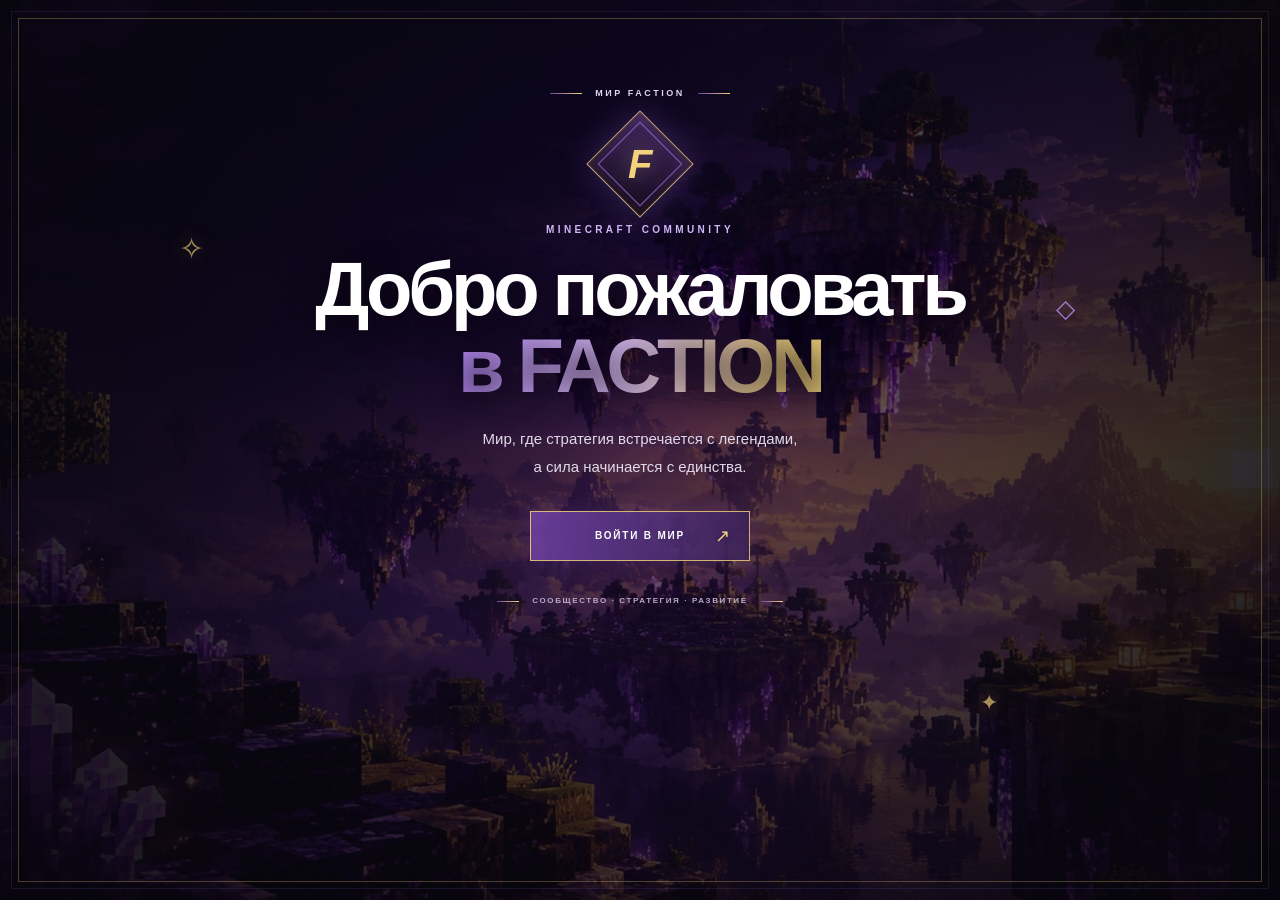
==== commit 43b1495f: "Add files via upload" ====
--- a/index.html
+++ b/index.html
@@ -45,8 +45,7 @@
       <a href="#community" data-route="community" class="nav-link">Сообщество</a>
     </nav>
     <a class="header-cta" href="#staff">Наша команда <span>↗</span></a>
-    <div class="theme-switcher" role="group" aria-label="Выбор темы сайта"><button class="theme-option theme-purple active" type="button" data-set-theme="purple" aria-label="Фиолетовый и золотой стиль" title="Фиолетовый · Золото" aria-pressed="true"><span class="theme-swatch"></span><span class="theme-option-label">Фиолетовый · Золото</span></button><button class="theme-option theme-crimson" type="button" data-set-theme="crimson" aria-label="Тёмно-красный и чёрный стиль" title="Тёмно-красный · Чёрный" aria-pressed="false"><span class="theme-swatch"></span><span class="theme-option-label">Тёмно-красный · Чёрный</span></button></div>
-    <button class="profile-trigger" id="profileTrigger" type="button" aria-label="Открыть профиль игрока" aria-haspopup="dialog" aria-controls="playerProfile">
+<button class="profile-trigger" id="profileTrigger" type="button" aria-label="Открыть профиль игрока" aria-haspopup="dialog" aria-controls="playerProfile">
       <span class="profile-trigger-ring"><span id="profileInitials">ИГ</span></span>
       <span class="profile-trigger-label">Профиль</span>
     </button>
--- a/style.css
+++ b/style.css
@@ -441,3 +441,170 @@
 @media (max-width:1100px) { .dashboard-layout { grid-template-columns:190px minmax(0,1fr); }.dashboard-right { grid-column:2; grid-template-columns:1fr 1fr; }.player-sidebar { grid-row:span 2; }.site-search { width:clamp(110px,18vw,220px); }.theme-option-label { display:none; } }
 @media (max-width:760px) { .site-header { flex-wrap:wrap; gap:9px; }.site-search { order:5; width:100%; flex:1 0 100%; height:34px; }.dashboard-page { padding:12px 10px 22px; }.dashboard-layout { grid-template-columns:1fr; gap:11px; }.player-sidebar { position:static; grid-row:auto; }.player-metrics { grid-template-columns:1fr 1fr; }.player-metrics>div:nth-child(2) { border-left:1px solid var(--line); }.player-metrics>div:nth-child(3) { grid-column:1/-1; border-top:1px solid var(--line); }.dashboard-main { grid-row:1; }.dashboard-hero { min-height:190px; padding:18px; gap:12px; }.dashboard-crest { width:65px; height:82px; font-size:40px; }.dashboard-hero h1 { font-size:24px; }.dashboard-hero p { font-size:10px; }.dashboard-shortcuts { grid-template-columns:repeat(2,minmax(0,1fr)); }.dashboard-news-grid { grid-template-columns:1fr; }.dashboard-news-card { min-height:90px; }.dashboard-right { grid-column:auto; grid-template-columns:1fr; }.theme-switcher { max-width:100%; }.theme-option { padding:6px 8px; } }
 @media (prefers-reduced-motion:reduce) { .shortcut-card,.dashboard-news-card { transition:none; } }
+
+/* Strict theme isolation: keep each palette inside its own visual system. */
+body[data-theme="purple"] {
+  --bg:#0B0812; --bg-soft:#100b1b; --panel:#151020; --panel-2:#1c1429;
+  --purple-dark:#24143F; --purple:#7042A5; --lavender:#A775F4;
+  --gold:#D5A23E; --gold-light:#F2D27A; --text:#F5F1FB; --muted:#aaa1b9;
+  --line:rgba(167,117,244,.22);
+  --gradient:linear-gradient(110deg,#7042A5 0%,#A775F4 48%,#D5A23E 100%);
+  --theme-accent:#A775F4; --theme-accent-2:#D5A23E; --theme-glow:rgba(167,117,244,.22);
+  --dash-panel:rgba(12,7,27,.92); --dash-panel-2:rgba(18,10,38,.96); --dash-border:rgba(167,117,244,.34); --dash-soft:rgba(167,117,244,.12);
+}
+body[data-theme="crimson"] {
+  --bg:#080708; --bg-soft:#10090b; --panel:#120c0e; --panel-2:#1a0d11;
+  --purple-dark:#210a0f; --purple:#681522; --lavender:#A32635;
+  --gold:#A32635; --gold-light:#E6A0A8; --text:#F8F0F1; --muted:#B6A1A5;
+  --line:rgba(209,65,82,.24);
+  --gradient:linear-gradient(110deg,#35080F 0%,#8E1728 48%,#D34A5B 100%);
+  --theme-accent:#C42B40; --theme-accent-2:#E6A0A8; --theme-glow:rgba(195,32,55,.22);
+  --dash-panel:rgba(10,7,8,.96); --dash-panel-2:rgba(18,8,11,.96); --dash-border:rgba(195,32,55,.38); --dash-soft:rgba(195,32,55,.12);
+}
+body[data-theme="crimson"] .profile-trigger-ring,
+body[data-theme="crimson"] .profile-avatar-large { background-image:linear-gradient(135deg,#A32635,#E6A0A8); }
+body[data-theme="crimson"] .profile-trigger-ring span { border-color:#E6A0A870; background:linear-gradient(145deg,#351018,#100709); color:#F0B3BA; }
+body[data-theme="crimson"] .button-primary { background-image:linear-gradient(110deg,#35080F 0%,#8E1728 53%,#D34A5B 100%); }
+body[data-theme="crimson"] .dashboard-hero:before { background:linear-gradient(90deg,rgba(10,7,8,.98) 0%,rgba(10,7,8,.86) 55%,rgba(24,5,9,.22)); }
+body[data-theme="crimson"] .dashboard-crest { background:linear-gradient(135deg,#E6A0A8,#8E1728,#210a0f); }
+body[data-theme="crimson"] .player-avatar-pixel,
+body[data-theme="crimson"] .member-avatar { background:linear-gradient(135deg,#A32635,#210a0f 78%); border-color:#E6A0A8; }
+body[data-theme="crimson"] .avatar-two,
+body[data-theme="crimson"] .avatar-three,
+body[data-theme="crimson"] .avatar-four,
+body[data-theme="crimson"] .avatar-five { background:linear-gradient(135deg,#5a1722,#16090c); }
+body[data-theme="crimson"] .profile-panel { background:radial-gradient(ellipse at top right,rgba(163,38,53,.12),transparent 50%),linear-gradient(145deg,#160a0d,#090708); }
+body[data-theme="crimson"] .profile-name-row button { border-color:#A32635; background:linear-gradient(110deg,rgba(142,23,40,.9),rgba(163,38,53,.25)); }
+body[data-theme="crimson"] .profile-name-row input { border-color:rgba(163,38,53,.35); background:#090708; }
+body[data-theme="crimson"] .profile-name-row input:focus { border-color:#E6A0A8; box-shadow:0 0 0 2px rgba(163,38,53,.16); }
+body[data-theme="crimson"] .profile-stat-coins { border-color:rgba(163,38,53,.55); background:linear-gradient(140deg,rgba(163,38,53,.14),rgba(163,38,53,.05)); }
+body[data-theme="crimson"] .community-card { border-color:rgba(195,32,55,.25); background:linear-gradient(145deg,rgba(36,8,15,.9),rgba(10,7,8,.98)); }
+body[data-theme="crimson"] .community-card-art { background:linear-gradient(125deg,#210a0f 0%,#10090b 58%,#351018 100%); }
+body[data-theme="crimson"] .community-card-art::before,
+body[data-theme="crimson"] .community-card-art::after { border-color:rgba(195,32,55,.32); }
+body[data-theme="crimson"] .community-card-art::before { box-shadow:0 0 0 20px rgba(163,38,53,.07),0 0 0 42px rgba(163,38,53,.035); }
+body[data-theme="crimson"] .community-orbit { border-color:rgba(195,32,55,.26); }
+body[data-theme="crimson"] .orbit-two { border-color:rgba(230,160,168,.13); }
+body[data-theme="crimson"] .community-glyph:not(.telegram-glyph):not(.discord-glyph) { border-color:rgba(230,160,168,.6); background:linear-gradient(145deg,rgba(163,38,53,.65),rgba(16,9,11,.92)); box-shadow:0 0 40px rgba(163,38,53,.18); }
+body[data-theme="crimson"] .community-tags span { border-color:rgba(195,32,55,.28); background:rgba(163,38,53,.08); color:#E6A0A8; }
+body[data-theme="crimson"] .welcome-content h1 span { background:linear-gradient(100deg,#E6A0A8 5%,#F8F0F1 45%,#C42B40 90%); background-clip:text; -webkit-background-clip:text; }
+body[data-theme="crimson"] .welcome-kicker span,
+body[data-theme="crimson"] .welcome-line { background:linear-gradient(90deg,#A32635,#E6A0A8); }
+body[data-theme="crimson"] .welcome-particles i:nth-child(2),
+body[data-theme="crimson"] .welcome-particles i:nth-child(4),
+body[data-theme="crimson"] .welcome-particles i:nth-child(6),
+body[data-theme="crimson"] .welcome-particles i:nth-child(8) { background:#E6A0A8; }
+body[data-theme="crimson"] .feature-card::before,
+body[data-theme="crimson"] .staff-card::before,
+body[data-theme="crimson"] .news-card::before,
+body[data-theme="crimson"] .community-card::before { background:var(--gradient); }
+
+/* Animated accent travels around the whole card outline, not just its top edge. */
+.feature-card,.staff-card,.news-card,.community-card { isolation:isolate; }
+.feature-card::after,.staff-card::after,.news-card::after,.community-card::after {
+  content:""; position:absolute; inset:0; border-radius:inherit; padding:1px; pointer-events:none;
+  background:linear-gradient(120deg,transparent 0%,var(--theme-accent) 22%,var(--theme-accent-2) 38%,transparent 55%,var(--theme-accent) 72%,transparent 100%);
+  background-size:240% 240%; opacity:0;
+  -webkit-mask:linear-gradient(#000 0 0) content-box,linear-gradient(#000 0 0);
+  -webkit-mask-composite:xor; mask-composite:exclude;
+  transition:opacity .25s ease;
+}
+.feature-card:hover::after,.staff-card:hover::after,.news-card:hover::after,.community-card:hover::after { opacity:1; animation:cardOutlineSweep 2.4s linear infinite; }
+@keyframes cardOutlineSweep { from { background-position:0% 0%; } to { background-position:240% 240%; } }
+.community-card-art::before,.community-card-art::after { transition:transform .45s ease,border-color .45s ease; }
+.community-card:hover .community-card-art::before { animation:messengerDiamondSpin 3.2s linear infinite; }
+.community-card:hover .community-card-art::after { animation:messengerDiamondSpinReverse 4.4s linear infinite; }
+@keyframes messengerDiamondSpin { from { transform:rotate(45deg) scale(1); } to { transform:rotate(405deg) scale(1.08); } }
+@keyframes messengerDiamondSpinReverse { from { transform:rotate(45deg) scale(1); } to { transform:rotate(-315deg) scale(1.04); } }
+@media (prefers-reduced-motion:reduce) { .feature-card:hover::after,.staff-card:hover::after,.news-card:hover::after,.community-card:hover::after,.community-card:hover .community-card-art::before,.community-card:hover .community-card-art::after { animation:none!important; } }
+
+
+/* Единственная палитра сайта: фиолетовый + золото. */
+.theme-switcher { display:none !important; }
+body { --theme-accent:#A775F4; --theme-accent-2:#D5A23E; --theme-glow:rgba(167,117,244,.22); }
+
+
+/* ATMOSPHERIC PAGE BACKGROUNDS — purple & gold only */
+body {
+  background-color: #0B0812;
+  background-image:
+    radial-gradient(ellipse at 12% 12%, rgba(112,66,165,.15), transparent 38%),
+    radial-gradient(ellipse at 88% 54%, rgba(213,162,62,.075), transparent 34%),
+    linear-gradient(180deg, #0B0812 0%, #100b1b 48%, #0B0812 100%);
+  background-attachment: fixed;
+}
+body::before {
+  opacity: .24;
+  background-image:
+    linear-gradient(rgba(199,170,237,.035) 1px, transparent 1px),
+    linear-gradient(90deg, rgba(199,170,237,.035) 1px, transparent 1px),
+    radial-gradient(circle at 18% 28%, rgba(167,117,244,.16) 0 1px, transparent 2px),
+    radial-gradient(circle at 76% 64%, rgba(242,210,122,.13) 0 1px, transparent 2px);
+  background-size: 48px 48px, 48px 48px, 173px 157px, 211px 193px;
+  mask-image: linear-gradient(to bottom, black 0%, rgba(0,0,0,.75) 45%, transparent 92%);
+}
+/* Each tab gets its own atmospheric treatment using the site's existing Minecraft artwork. */
+.page-section {
+  position: relative;
+  isolation: isolate;
+  background-color: transparent;
+}
+.page-section::before {
+  content: "";
+  position: absolute;
+  inset: 0;
+  z-index: -1;
+  pointer-events: none;
+  opacity: .16;
+  background-image:
+    linear-gradient(180deg, rgba(11,8,18,.72), rgba(11,8,18,.94) 46%, rgba(11,8,18,.82)),
+    url("assets/faction-minecraft.png");
+  background-position: center top, center 35%;
+  background-size: cover, min(100%, 1500px) auto;
+  background-repeat: no-repeat;
+  background-attachment: scroll;
+  mask-image: linear-gradient(to bottom, black 0%, rgba(0,0,0,.8) 50%, transparent 100%);
+}
+#page-home::before {
+  opacity: .095;
+  background-image:
+    radial-gradient(ellipse at 12% 15%, rgba(112,66,165,.32), transparent 45%),
+    linear-gradient(180deg, rgba(11,8,18,.15), rgba(11,8,18,.88)),
+    url("assets/faction-minecraft.png");
+  background-position: center, center, center 52%;
+  background-size: cover;
+  mask-image: linear-gradient(to bottom, black 0%, black 65%, transparent 100%);
+}
+#page-staff::before {
+  background-position: center top, 32% 24%;
+  filter: saturate(.78);
+}
+#page-news::before {
+  background-image:
+    linear-gradient(180deg, rgba(11,8,18,.77), rgba(11,8,18,.95) 48%, rgba(11,8,18,.85)),
+    url("assets/faction-minecraft.png");
+  background-position: center top, 72% 42%;
+  opacity: .19;
+}
+#page-community::before {
+  background-image:
+    linear-gradient(180deg, rgba(11,8,18,.68), rgba(11,8,18,.93) 52%, rgba(11,8,18,.84)),
+    radial-gradient(ellipse at 80% 25%, rgba(213,162,62,.14), transparent 40%),
+    url("assets/faction-minecraft.png");
+  background-position: center, center, 58% 30%;
+  opacity: .2;
+}
+/* Subtle depth: gold glints and violet light, kept behind text and cards. */
+.page-banner {
+  background: radial-gradient(ellipse at 78% 48%, rgba(112,66,165,.13), transparent 42%);
+}
+.page-banner::after {
+  animation: pageSigilDrift 16s ease-in-out infinite alternate;
+}
+@keyframes pageSigilDrift {
+  from { transform: rotate(45deg) translate3d(0,0,0); opacity: .65; }
+  to { transform: rotate(58deg) translate3d(-8px,10px,0); opacity: 1; }
+}
+@media (prefers-reduced-motion: reduce) {
+  .page-banner::after { animation: none; }
+}
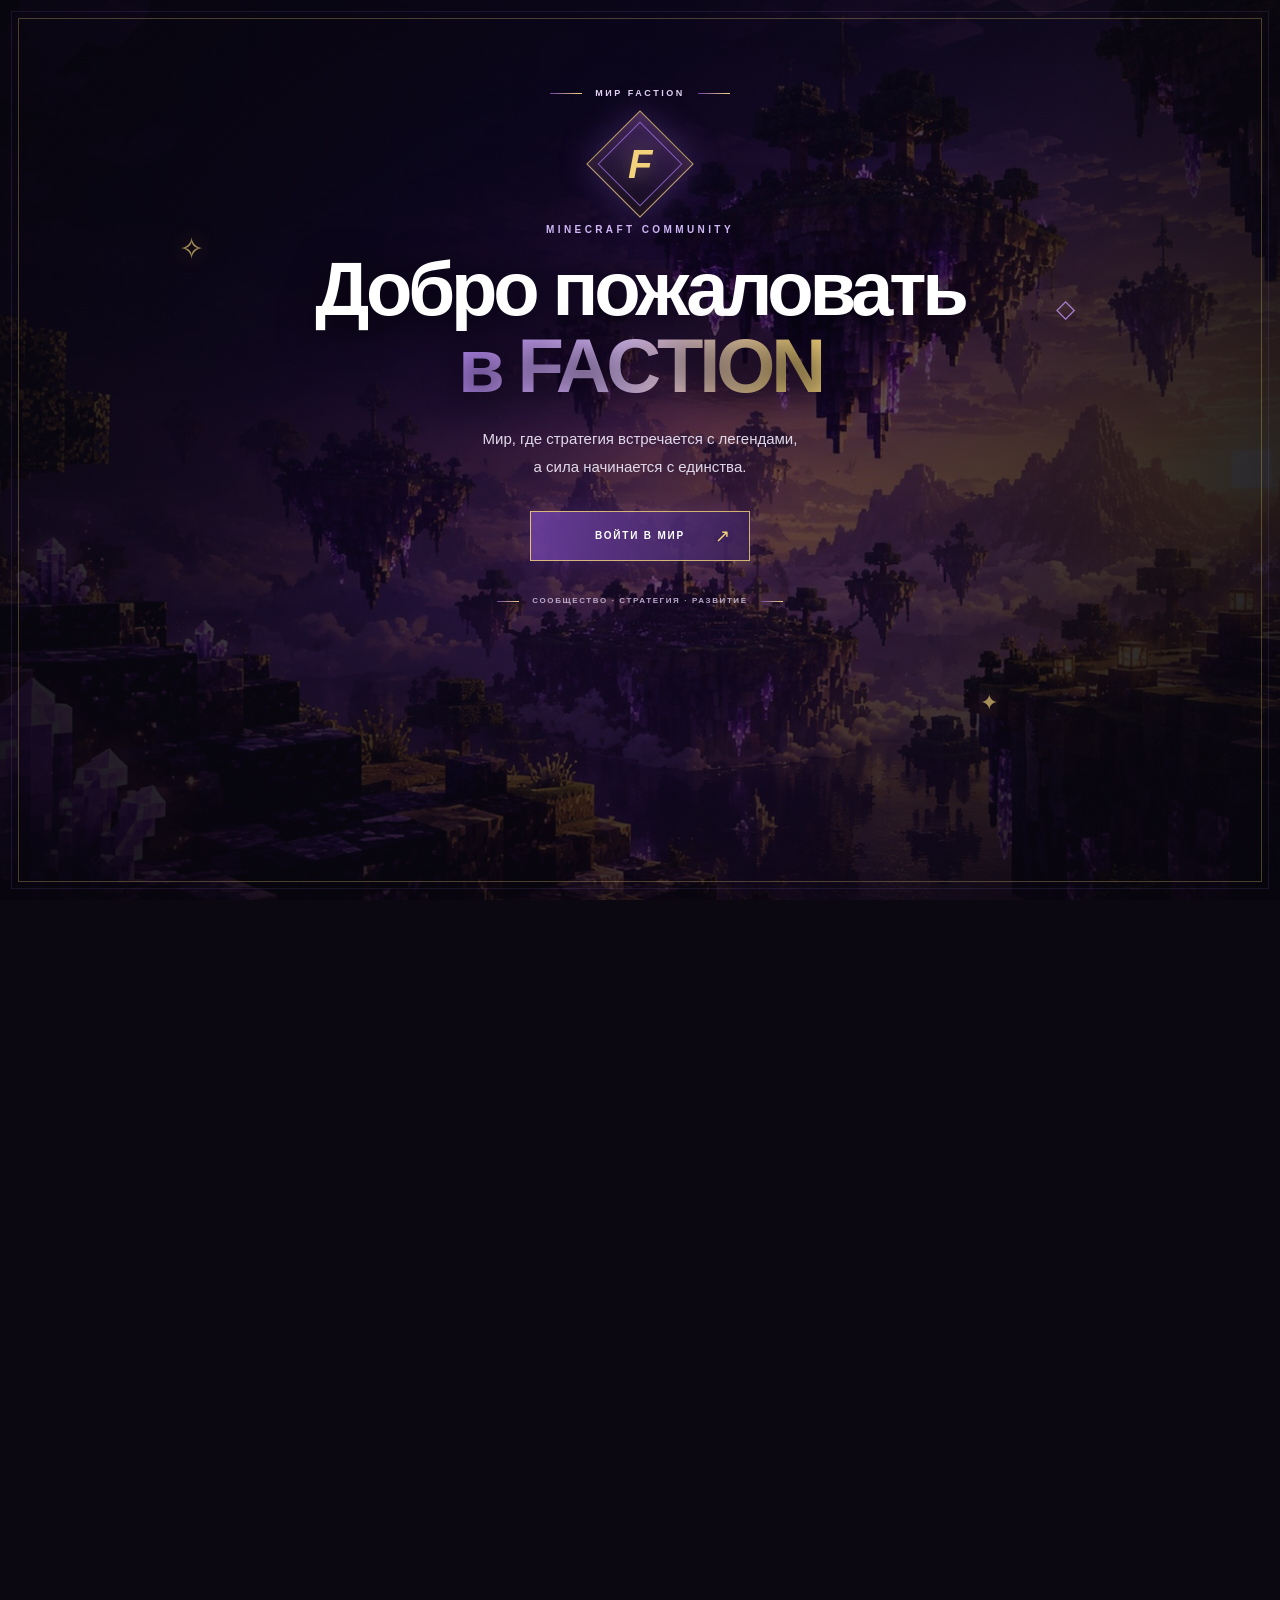
==== commit aef73e0b: "Add files via upload" ====
--- a/index.html
+++ b/index.html
@@ -34,7 +34,6 @@
       <span class="brand-mark">F</span>
       <span class="brand-copy"><strong>FACTION</strong><small>MINECRAFT CLAN</small></span>
     </a>
-    <label class="site-search"><span aria-hidden="true">⌕</span><input id="siteSearch" type="search" placeholder="Поиск по сайту..." aria-label="Поиск по сайту"></label>
     <button class="menu-toggle" id="menuToggle" aria-label="Открыть меню" aria-expanded="false" aria-controls="primaryNav">
       <span></span><span></span><span></span>
     </button>
@@ -45,33 +44,85 @@
       <a href="#community" data-route="community" class="nav-link">Сообщество</a>
     </nav>
     <a class="header-cta" href="#staff">Наша команда <span>↗</span></a>
-<button class="profile-trigger" id="profileTrigger" type="button" aria-label="Открыть профиль игрока" aria-haspopup="dialog" aria-controls="playerProfile">
-      <span class="profile-trigger-ring"><span id="profileInitials">ИГ</span></span>
+    <button class="profile-trigger" id="profileTrigger" type="button" aria-label="Открыть профиль игрока" aria-haspopup="dialog" aria-controls="playerProfile">
+      <span class="profile-trigger-ring"><img src="assets/faction-avatar.svg" alt="" id="profileAvatarSmall"></span>
       <span class="profile-trigger-label">Профиль</span>
     </button>
   </header>
 
   <main>
-    <section class="page-section active dashboard-page" id="page-home" data-page="home">
-      <div class="dashboard-layout">
-        <aside class="player-sidebar panel">
-          <div class="player-card-top"><div class="player-avatar-pixel">ИГ</div><div><strong id="dashboardPlayerName">Игрок</strong><span>@player123</span></div><button class="mini-edit" id="dashboardEditProfile" type="button" aria-label="Открыть профиль">↗</button></div>
-          <div class="rank-line"><span class="rank-icon">✦</span><div><b>Рядовой</b><div class="progress-track"><i style="width:24%"></i></div></div><small>12 / 100 XP</small></div>
-          <div class="player-metrics"><div><span class="metric-icon">♧</span><span>В клане<small>42 дня</small></span><b>42 дня</b></div><div><span class="metric-icon">▤</span><span>Сообщений<small>128</small></span><b>128</b></div><div><span class="metric-icon">◉</span><span>Баланс<small>FacCoins</small></span><b>1 250 FC</b></div></div>
-          <button class="profile-edit-wide" id="dashboardEditProfile2" type="button">⌁　Редактировать профиль <span>↗</span></button>
-        </aside>
-        <div class="dashboard-main">
-          <section class="dashboard-hero panel">
-            <div class="dashboard-hero-art" aria-hidden="true"></div><div class="dashboard-crest">F</div><div class="dashboard-hero-copy"><div class="eyebrow">MINECRAFT CLAN · FACTION</div><h1>Добро пожаловать<br>в <span>Faction!</span></h1><p>Мы не просто клан. Мы команда, которая строит, развивается и побеждает вместе. Присоединяйся к нам и стань частью истории!</p><a class="button button-primary" href="#community">Узнать больше <span>↗</span></a></div>
-          </section>
-          <section class="dashboard-shortcuts" aria-label="Разделы сайта"><a class="shortcut-card panel" href="#community"><span class="shortcut-icon">♟</span><b>Сообщество</b><small>Участники и связи</small><span class="shortcut-arrow">→</span></a><button class="shortcut-card panel" id="shortcutEconomy" type="button"><span class="shortcut-icon gold">◉</span><b>Экономика</b><small>FacCoins и фонд</small><span class="shortcut-arrow">→</span></button><a class="shortcut-card panel" href="#staff"><span class="shortcut-icon gold">♜</span><b>Персонал</b><small>Команда Faction</small><span class="shortcut-arrow">→</span></a><a class="shortcut-card panel" href="#news"><span class="shortcut-icon">▤</span><b>Новости</b><small>Актуальные события</small><span class="shortcut-arrow">→</span></a></section>
-          <section class="dashboard-news panel"><div class="dashboard-section-heading"><h2>Последние новости</h2><a href="#news">Все новости <span>→</span></a></div><div class="dashboard-news-grid"><a class="dashboard-news-card news-art-one" href="#news"><span>ВАЖНОЕ</span><b>Обновление клана</b><small>Информация и объявления</small></a><a class="dashboard-news-card news-art-two" href="#news"><span>СОБЫТИЕ</span><b>Командная активность</b><small>Планы и встречи</small></a><a class="dashboard-news-card news-art-three" href="#news"><span>НОВОСТИ</span><b>Новости Faction</b><small>Последние обновления</small></a></div></section>
-        </div>
-        <aside class="dashboard-right">
-          <section class="top-members panel"><div class="dashboard-section-heading"><h2>Топ участников</h2><a href="#staff">Все участники</a></div><div class="member-row"><span class="member-avatar avatar-one">Z</span><span><b>Zxcursed</b><small>Лидер</small></span><strong>♛</strong></div><div class="member-row"><span class="member-avatar avatar-two">D</span><span><b>DarkMaster</b><small>Зам. лидера</small></span><strong>♛</strong></div><div class="member-row"><span class="member-avatar avatar-three">L</span><span><b>Lemon4ik</b><small>Модератор</small></span><strong>✦</strong></div><div class="member-row"><span class="member-avatar avatar-four">S</span><span><b>SkyFox</b><small>Строитель</small></span><strong>◇</strong></div><div class="member-row"><span class="member-avatar avatar-five">S</span><span><b>SunRise</b><small>Участник</small></span><strong>◇</strong></div><p class="demo-note dashboard-demo">Примеры оформления. Имена и показатели можно заменить на реальные.</p></section>
-          <section class="clan-statistics panel"><div class="dashboard-section-heading"><h2>Статистика клана</h2></div><div class="clan-stats-grid"><div><span>♟</span><b>24</b><small>Участника</small></div><div><span>♙</span><b>5</b><small>Персонал</small></div><div><span>▤</span><b>12</b><small>Новостей</small></div><div><span>♜</span><b>3</b><small>События</small></div></div><p class="dashboard-demo">Демонстрационные значения.</p></section>
-        </aside>
-      </div>
+    <section class="page-section active" id="page-home" data-page="home">
+      <section class="hero">
+        <div class="hero-image" aria-hidden="true"></div>
+        <div class="hero-shade" aria-hidden="true"></div>
+        <div class="hero-content container">
+          <div class="eyebrow"><span class="eyebrow-line"></span> MINECRAFT COMMUNITY <span class="eyebrow-dot"></span> EST. TOGETHER</div>
+          <h1>СИЛА<br><span>В ЕДИНСТВЕ</span></h1>
+          <p class="hero-lead">Мы строим больше, чем базу. Мы создаём команду, где стратегия встречается с характером, а каждый вклад имеет значение.</p>
+          <div class="hero-actions">
+            <a class="button button-primary" href="#staff">Познакомиться с нами <span>↗</span></a>
+            <a class="button button-ghost" href="#news"><span class="play-icon">▶</span> Новости клана</a>
+          </div>
+          <div class="hero-note"><span class="status-dot"></span> СВОЯ ИГРА. СВОИ ПРАВИЛА.</div>
+        </div>
+        <div class="game-hud game-hud-top" aria-hidden="true">
+          <div class="hud-server"><span class="hud-live-dot"></span><div><small>СЕРВЕР КЛАНА</small><strong>FACTION <i>ONLINE</i></strong></div></div>
+          <div class="hud-coordinates"><small>МИР / КООРДИНАТЫ</small><strong>X: <b>128</b> &nbsp; Y: <b>72</b> &nbsp; Z: <b>-304</b></strong></div>
+        </div>
+        <div class="game-objective" aria-hidden="true">
+          <div class="objective-head"><span class="objective-diamond">✦</span><span>ТЕКУЩАЯ ЦЕЛЬ</span><span class="objective-line"></span></div>
+          <strong>РАЗВИВАЙСЯ<br><em>ВМЕСТЕ С FACTION</em></strong>
+          <div class="objective-progress"><span></span></div>
+          <div class="objective-foot"><span>КОМАНДНАЯ ИГРА</span><span>ACTIVE QUEST</span></div>
+        </div>
+        <div class="game-hud-bottom" aria-hidden="true">
+          <div class="hud-item"><span class="hud-icon">⬡</span><div><small>РЕЖИМ</small><strong>COMMUNITY</strong></div></div>
+          <div class="hud-item"><span class="hud-icon">⚔</span><div><small>ОСНОВА</small><strong>ТАКТИКА И PvP</strong></div></div>
+          <div class="hud-item"><span class="hud-icon">◈</span><div><small>ПУТЬ</small><strong>ЕДИНСТВО</strong></div></div>
+          <div class="hud-build">FACTION <span>//</span> WORLD 01</div>
+        </div>
+        <div class="hero-side-label">BUILD · STRATEGY · UNITY</div>
+        <a class="scroll-cue" href="#about" aria-label="Прокрутить вниз"><span></span> ИССЛЕДОВАТЬ</a>
+      </section>
+
+      <section class="intro-section container" id="about">
+        <div class="section-kicker"><span>01</span> / О НАС</div>
+        <div class="intro-grid">
+          <div>
+            <h2>Не просто клан.<br><span>Общее направление.</span></h2>
+          </div>
+          <div class="intro-copy">
+            <p>Faction — сообщество игроков, которых объединяют командная игра, развитие и стремление становиться сильнее. Здесь важны не только личный скилл, но и доверие, дисциплина и умение действовать вместе.</p>
+            <a class="text-link" href="#staff">Узнать, кто за этим стоит <span>→</span></a>
+          </div>
+        </div>
+        <div class="feature-grid">
+          <article class="feature-card reveal">
+            <div class="feature-top"><span class="feature-number">01</span><span class="feature-icon">◇</span></div>
+            <h3>Тактика и PvP</h3>
+            <p>Продуманные решения, слаженные действия и готовность поддержать союзника.</p>
+            <div class="card-bottom"><span>TEAM PLAY</span><span class="tiny-arrow">↗</span></div>
+          </article>
+          <article class="feature-card reveal">
+            <div class="feature-top"><span class="feature-number">02</span><span class="feature-icon">▦</span></div>
+            <h3>Развитие</h3>
+            <p>От первых ресурсов до больших общих целей — каждый шаг строится командой.</p>
+            <div class="card-bottom"><span>PROGRESSION</span><span class="tiny-arrow">↗</span></div>
+          </article>
+          <article class="feature-card reveal">
+            <div class="feature-top"><span class="feature-number">03</span><span class="feature-icon">✧</span></div>
+            <h3>Единое сообщество</h3>
+            <p>Уважение, честная коммуникация и ответственность за общий результат.</p>
+            <div class="card-bottom"><span>COMMUNITY</span><span class="tiny-arrow">↗</span></div>
+          </article>
+        </div>
+      </section>
+      <section class="join-band">
+        <div class="container join-inner">
+          <div><div class="section-kicker"><span>02</span> / СЛЕДУЮЩИЙ ШАГ</div><h2>У каждого сильного клана<br><span>есть сильная команда.</span></h2></div>
+          <a class="button button-primary" href="#staff">Открыть раздел персонала <span>↗</span></a>
+        </div>
+      </section>
     </section>
 
     <section class="page-section" id="page-staff" data-page="staff" hidden>
@@ -146,7 +197,7 @@
     <div class="profile-panel">
       <button class="profile-close" id="profileClose" type="button" aria-label="Закрыть профиль">×</button>
       <div class="profile-heading">
-        <div class="profile-avatar-large" id="profileAvatarLarge">ИГ</div>
+        <div class="profile-avatar-large"><img src="assets/faction-avatar.svg" alt="Аватар игрока Faction" id="profileAvatarLarge"></div>
         <div><div class="profile-eyebrow">FACTION PLAYER CARD</div><h2 id="profileTitle">Профиль игрока</h2><p class="profile-local-status"><span></span> Кастомная версия</p></div>
       </div>
       <div class="profile-name-editor">
@@ -160,10 +211,15 @@
         <article class="profile-stat"><span class="profile-stat-icon">⌁</span><span class="profile-stat-label">Ранг клана</span><strong>Участник</strong><span class="profile-stat-note">Кастомный профиль</span></article>
         <article class="profile-stat"><span class="profile-stat-icon">◷</span><span class="profile-stat-label">В Faction</span><strong>—</strong><span class="profile-stat-note">Нет данных о вступлении</span></article>
       </div>
+      <section class="profile-progress" aria-label="Прогресс профиля"><div class="profile-progress-heading"><span>Прогресс участника</span><strong>Уровень 1</strong></div><div class="progress-track"><span style="width:32%"></span></div><div class="progress-caption"><span>320 / 1 000 XP</span><span>Следующий уровень</span></div></section>
+      <section class="profile-achievements"><div class="profile-section-title">Достижения <span>ДЕМО</span></div><div class="achievement-grid"><article class="achievement-card"><span>✦</span><strong>Первый шаг</strong><small>Профиль создан</small></article><article class="achievement-card"><span>◇</span><strong>Участник</strong><small>Часть сообщества</small></article><article class="achievement-card locked"><span>♜</span><strong>Меценат</strong><small>Пока недоступно</small></article></div></section>
+      <section class="profile-transactions"><div class="profile-section-title">Последние операции <span>ДЕМО-ДАННЫЕ</span></div><div class="transaction-row"><span class="transaction-icon">＋</span><span class="transaction-copy"><strong>Начисление FacCoins</strong><small>Пример операции · не синхронизировано</small></span><b>+250 FC</b></div><div class="transaction-row"><span class="transaction-icon">◇</span><span class="transaction-copy"><strong>Вклад в фонд клана</strong><small>Нет реальных операций</small></span><b>—</b></div></section>
+      <section class="profile-settings"><div class="profile-section-title">Настройки отображения</div><label class="setting-row"><span><strong>Компактный интерфейс</strong><small>Уменьшить отступы и карточки</small></span><input type="checkbox" id="compactMode"></label><label class="setting-row"><span><strong>Уменьшить анимации</strong><small>Более спокойные переходы</small></span><input type="checkbox" id="reduceMotion"></label></section>
       <div class="profile-integration-note"><span>i</span><p>Профиль подготовлен для будущего подключения к FactionBot. Сейчас баланс и статистика не синхронизируются с ботом и не являются реальными данными.</p></div>
     </div>
   </section>
 
+  <div class="site-toast" id="siteToast" role="status" aria-live="polite"></div>
   <footer class="site-footer">
     <div class="container footer-main">
       <a class="brand footer-brand" href="#home">
--- a/style.css
+++ b/style.css
@@ -352,259 +352,73 @@
 html::-webkit-scrollbar-thumb { background:linear-gradient(180deg,#A775F4,#D5A23E); border-radius:99px; border:2px solid #0B0812; }
 html.scrollbar-idle::-webkit-scrollbar { width:0; height:0; display:none; }
 
-
-/* Faction dual theme system */
-:root { color-scheme: dark; --theme-accent:#A775F4; --theme-accent-2:#D5A23E; --theme-glow:rgba(167,117,244,.22); }
-body[data-theme="crimson"] {
-  --bg:#080708; --bg-soft:#10090b; --panel:#120c0e; --panel-2:#1a0d11;
-  --purple-dark:#210a0f; --purple:#681522; --lavender:#A32635; --gold:#A32635; --gold-light:#E6A0A8;
-  --text:#F8F0F1; --muted:#B6A1A5; --line:rgba(209,65,82,.24);
-  --gradient:linear-gradient(110deg,#4B0D18 0%,#A32635 48%,#D5A23E 100%);
-  --theme-accent:#C42B40; --theme-accent-2:#D5A23E; --theme-glow:rgba(195,32,55,.22);
-}
-.theme-switcher { display:flex; align-items:center; gap:5px; padding:4px; border:1px solid var(--line); border-radius:999px; background:rgba(8,6,12,.62); box-shadow:0 5px 22px rgba(0,0,0,.16); flex-shrink:0; }
-.theme-option { display:flex; align-items:center; gap:7px; border:1px solid transparent; border-radius:999px; padding:7px 10px; color:var(--muted); background:transparent; font-size:10px; font-weight:750; cursor:pointer; transition:color .25s,border-color .25s,background .25s,box-shadow .25s; white-space:nowrap; }
-.theme-option:hover { color:var(--text); border-color:var(--line); }
-.theme-option.active { color:var(--text); border-color:var(--theme-accent); background:var(--theme-glow); box-shadow:0 0 17px var(--theme-glow); }
-.theme-option-label { display:none; }
-.theme-swatch { width:15px; height:15px; width:11px; height:11px; border-radius:50%; display:block; flex:0 0 auto; }
-.theme-purple .theme-swatch { background:linear-gradient(135deg,#A775F4 0 50%,#F2D27A 50%); box-shadow:0 0 8px #a775f466; }
-.theme-crimson .theme-swatch { background:linear-gradient(135deg,#080708 0 42%,#A32635 43%); border:1px solid #c42b40; }
-body[data-theme="crimson"] .site-header { background:rgba(8,7,8,.9); border-bottom-color:rgba(195,32,55,.24); }
-body[data-theme="crimson"] .brand-mark { background:linear-gradient(145deg,#42101a,#100709); border-color:#a32635; color:#f0b3ba; box-shadow:0 0 24px #a3263528; }
-body[data-theme="crimson"] .nav-link::after { background:var(--gradient); }
-body[data-theme="crimson"] .header-cta { border-color:#a326356e; }
-body[data-theme="crimson"] .profile-trigger-ring { background:linear-gradient(135deg,#A32635,#D5A23E); box-shadow:0 0 18px #a3263526; }
-body[data-theme="crimson"] .profile-trigger-ring span { border-color:#e6a0a870; background:linear-gradient(145deg,#351018,#100709); color:#f0b3ba; }
-body[data-theme="crimson"] .ambient-one { background:#a32635; }
-body[data-theme="crimson"] .ambient-two { background:#6e121e; }
-body[data-theme="crimson"] .button-primary { background-image:linear-gradient(110deg,#4b0d18 0%,#a32635 53%,#d5a23e 100%); box-shadow:0 8px 28px #a326352e; }
-body[data-theme="crimson"] .button-ghost { border-color:#a326356b; }
-body[data-theme="crimson"] .hero-content h1 span, body[data-theme="crimson"] .intro-grid h2 span, body[data-theme="crimson"] .content-heading h2 span, body[data-theme="crimson"] .join-inner h2 span { color:#e6a0a8; }
-body[data-theme="crimson"] .feature-card, body[data-theme="crimson"] .staff-card, body[data-theme="crimson"] .news-card, body[data-theme="crimson"] .community-card { border-color:rgba(195,32,55,.25); }
-body[data-theme="crimson"] .feature-card:hover, body[data-theme="crimson"] .staff-card:hover, body[data-theme="crimson"] .news-card:hover, body[data-theme="crimson"] .community-card:hover { border-color:#a32635a6; box-shadow:0 14px 40px #a3263519; }
-body[data-theme="crimson"] .feature-icon, body[data-theme="crimson"] .staff-role, body[data-theme="crimson"] .news-category, body[data-theme="crimson"] .text-link { color:#e6a0a8; }
-body[data-theme="crimson"] .hero-side-label { color:#e6a0a8; }
-body[data-theme="crimson"] .page-banner::before { background:linear-gradient(90deg,#080708 0%,rgba(8,7,8,.91) 35%,rgba(24,5,9,.35) 100%),linear-gradient(0deg,#080708,transparent 50%),url("assets/faction-minecraft.png") center 43%/cover; }
-body[data-theme="crimson"] .profile-panel { border-color:#a326355e; background:linear-gradient(145deg,#160a0d,#090708); }
-body[data-theme="crimson"] .profile-avatar-large { background:linear-gradient(145deg,#4b0d18,#100709); border-color:#a32635; color:#f0b3ba; }
-body[data-theme="crimson"] .profile-stat { border-color:#a3263538; background:#a326350a; }
-body[data-theme="crimson"] .profile-stat-coins { border-color:#d5a23e60; }
-body[data-theme="crimson"] .profile-integration-note { border-left-color:#a32635a8; background:#a326350b; }
-body[data-theme="crimson"] .profile-integration-note>span { border-color:#a326357a; color:#f0b3ba; }
-body[data-theme="crimson"] .welcome-vignette { background:radial-gradient(ellipse at 52% 43%,rgba(104,21,34,.2),rgba(8,7,8,.56) 55%,rgba(5,4,5,.93) 100%),linear-gradient(90deg,rgba(8,7,8,.5),rgba(24,5,9,.17) 50%,rgba(8,7,8,.5)); }
-body[data-theme="crimson"] .welcome-screen::before { background:linear-gradient(115deg,transparent 25%,rgba(195,32,55,.12) 42%,rgba(213,162,62,.13) 50%,transparent 64%); }
-body[data-theme="crimson"] .welcome-screen::after { border-color:rgba(195,32,55,.4); outline-color:rgba(195,32,55,.18); }
-body[data-theme="crimson"] .welcome-kicker span, body[data-theme="crimson"] .welcome-line { background:linear-gradient(90deg,#a32635,#d5a23e); }
-body[data-theme="crimson"] .welcome-emblem { border-color:#a32635; background:linear-gradient(145deg,rgba(104,21,34,.5),rgba(8,7,8,.62)); box-shadow:0 0 35px rgba(195,32,55,.25),inset 0 0 25px rgba(213,162,62,.1); }
-body[data-theme="crimson"] .welcome-emblem::before { border-color:#a32635; }
-body[data-theme="crimson"] .welcome-emblem span { color:#e6a0a8; text-shadow:0 0 24px rgba(195,32,55,.45); }
-body[data-theme="crimson"] .welcome-overline { color:#e6a0a8; }
-body[data-theme="crimson"] .welcome-content h1 span { background:linear-gradient(100deg,#e6a0a8 5%,#f7d6da 45%,#d5a23e 90%); background-clip:text; -webkit-background-clip:text; }
-body[data-theme="crimson"] .welcome-enter { border-color:#c42b40; background-image:linear-gradient(105deg,rgba(104,21,34,.92),rgba(32,8,13,.9),rgba(163,38,53,.82)); box-shadow:0 0 25px rgba(195,32,55,.24); }
-body[data-theme="crimson"] .welcome-enter b { color:#e6a0a8; }
-body[data-theme="crimson"] .welcome-enter:hover { box-shadow:0 12px 40px rgba(195,32,55,.32); }
-body[data-theme="crimson"] .welcome-rune { color:rgba(230,160,168,.65); text-shadow:0 0 20px rgba(195,32,55,.45); }
-body[data-theme="crimson"] .welcome-particles i { background:#e6a0a8; box-shadow:0 0 12px 2px rgba(195,32,55,.5); }
-body[data-theme="crimson"] .welcome-particles i:nth-child(2),body[data-theme="crimson"] .welcome-particles i:nth-child(4),body[data-theme="crimson"] .welcome-particles i:nth-child(6),body[data-theme="crimson"] .welcome-particles i:nth-child(8) { background:#d5a23e; }
-@media (max-width:1100px) { .theme-switcher { gap:2px; } .theme-option { padding:7px 8px; } .theme-option-label { display:none; } }
-@media (max-width:760px) { .theme-switcher { order:3; margin-left:auto; } .site-header { gap:12px; } .theme-option { padding:8px 10px; } .header-cta { display:none; } }
-@media (max-width:480px) { .theme-switcher { position:absolute; top:calc(100% + 8px); right:14px; z-index:30; background:rgba(8,7,8,.94); } .theme-option { padding:7px 8px; } }
-@media (prefers-reduced-motion: reduce) { .theme-option { transition:none; } }
-
-
-/* Dashboard redesign inspired by the supplied Faction reference. */
-:root { --dash-panel:rgba(12,7,27,.92); --dash-panel-2:rgba(18,10,38,.96); --dash-border:rgba(167,117,244,.34); --dash-soft:rgba(167,117,244,.12); }
-body[data-theme="crimson"] { --dash-panel:rgba(10,7,8,.96); --dash-panel-2:rgba(18,8,11,.96); --dash-border:rgba(195,32,55,.38); --dash-soft:rgba(195,32,55,.12); }
-.site-header { display:flex; gap:clamp(10px,1.5vw,24px); min-height:68px; padding-inline:clamp(14px,2.5vw,38px); }
-.site-search { display:flex; align-items:center; gap:9px; height:38px; width:clamp(150px,25vw,330px); padding:0 13px; border:1px solid var(--line); border-radius:10px; background:rgba(8,5,17,.5); color:var(--theme-accent); flex-shrink:1; }
-.site-search input { min-width:0; width:100%; background:transparent; border:0; outline:0; color:var(--text); font:inherit; font-size:12px; }
-.site-search input::placeholder { color:var(--muted); }
-.dashboard-page { padding:18px clamp(12px,2vw,30px) 32px; }
-.dashboard-layout { display:grid; grid-template-columns:minmax(185px, .78fr) minmax(400px, 2.1fr) minmax(205px, .92fr); gap:14px; max-width:1600px; margin:0 auto; align-items:start; }
-.panel { background:linear-gradient(145deg,var(--dash-panel-2),var(--dash-panel)); border:1px solid var(--dash-border); border-radius:13px; box-shadow:0 12px 35px rgba(0,0,0,.16),inset 0 1px rgba(255,255,255,.025); }
-.player-sidebar { padding:16px 13px; position:sticky; top:84px; }
-.player-card-top { display:flex; align-items:center; gap:10px; position:relative; padding-bottom:18px; border-bottom:1px solid var(--line); }
-.player-avatar-pixel,.member-avatar { display:grid; place-items:center; flex-shrink:0; font-weight:900; color:var(--text); background:linear-gradient(135deg,var(--theme-accent),#22143e 75%); border:2px solid var(--theme-accent-2); box-shadow:0 0 14px var(--theme-glow); }
-.player-avatar-pixel { width:54px; height:54px; border-radius:50%; font-size:17px; }
-.player-card-top strong,.player-card-top span { display:block; }.player-card-top strong { font-size:13px; }.player-card-top span { color:var(--muted); font-size:10px; margin-top:4px; }
-.mini-edit { margin-left:auto; align-self:flex-start; background:transparent; color:var(--theme-accent-2); border:0; cursor:pointer; }
-.rank-line { display:grid; grid-template-columns:28px 1fr auto; align-items:center; gap:8px; margin:15px 0; padding:10px 8px; border:1px solid var(--line); border-radius:9px; font-size:11px; }.rank-icon { color:var(--theme-accent-2); font-size:20px; }.rank-line b { font-size:11px; }.rank-line small { color:var(--muted); font-size:9px; align-self:end; }
-.progress-track { height:4px; background:var(--dash-soft); border-radius:10px; overflow:hidden; margin-top:7px; }.progress-track i { display:block; height:100%; border-radius:10px; background:linear-gradient(90deg,var(--theme-accent),var(--theme-accent-2)); }
-.player-metrics { display:grid; gap:0; padding:4px 0; border:1px solid var(--line); border-radius:9px; }.player-metrics>div { display:grid; grid-template-columns:27px 1fr auto; align-items:center; gap:7px; padding:10px 9px; border-bottom:1px solid var(--line); font-size:10px; }.player-metrics>div:last-child { border-bottom:0; }.player-metrics span small { display:block; color:var(--muted); font-size:9px; margin-top:3px; }.player-metrics b { font-size:10px; font-weight:600; }.metric-icon { color:var(--theme-accent-2); font-size:16px; }
-.profile-edit-wide { width:100%; display:flex; justify-content:space-between; align-items:center; gap:5px; margin-top:14px; padding:11px 9px; border:1px solid var(--dash-border); border-radius:8px; background:var(--dash-soft); color:var(--text); font-size:10px; cursor:pointer; transition:background .2s,border-color .2s; }.profile-edit-wide:hover { border-color:var(--theme-accent); background:var(--dash-glow); }
-.dashboard-main { min-width:0; display:grid; gap:13px; }.dashboard-hero { min-height:205px; padding:24px; position:relative; overflow:hidden; display:flex; align-items:center; gap:22px; }.dashboard-hero:before { content:""; position:absolute; inset:0; background:linear-gradient(90deg,var(--dash-panel) 0%,rgba(12,7,27,.85) 55%,rgba(12,7,27,.18)); z-index:0; }.dashboard-hero-art { position:absolute; inset:0; background:url("assets/faction-welcome.jpg") center 48%/cover no-repeat; opacity:.52; filter:saturate(.85); }.dashboard-crest { position:relative; z-index:1; width:105px; height:125px; display:grid; place-items:center; flex-shrink:0; clip-path:polygon(50% 0,94% 17%,87% 70%,50% 100%,13% 70%,6% 17%); background:linear-gradient(135deg,var(--theme-accent-2),var(--theme-accent),#25133e); color:#fff; font-size:64px; font-weight:900; text-shadow:0 4px 18px #000; box-shadow:0 0 28px var(--theme-glow); }.dashboard-hero-copy { position:relative; z-index:1; max-width:460px; }.dashboard-hero .eyebrow { font-size:9px; letter-spacing:.13em; color:var(--theme-accent-2); margin-bottom:10px; }.dashboard-hero h1 { font-size:clamp(22px,2.3vw,34px); letter-spacing:-.035em; line-height:1.05; margin:0 0 10px; }.dashboard-hero h1 span { color:var(--theme-accent-2); }.dashboard-hero p { font-size:11px; line-height:1.65; color:var(--muted); max-width:390px; margin:0 0 14px; }.dashboard-hero .button { padding:9px 14px; min-height:0; font-size:10px; }
-.dashboard-shortcuts { display:grid; grid-template-columns:repeat(4,minmax(0,1fr)); gap:10px; }.shortcut-card { min-width:0; min-height:112px; display:flex; flex-direction:column; align-items:flex-start; text-align:left; padding:13px; text-decoration:none; color:var(--text); cursor:pointer; transition:transform .2s,border-color .2s,background .2s; }.shortcut-card:hover { transform:translateY(-3px); border-color:var(--theme-accent); background:linear-gradient(145deg,var(--dash-soft),var(--dash-panel)); }.shortcut-icon { color:var(--theme-accent); font-size:23px; line-height:1; margin-bottom:10px; }.shortcut-icon.gold { color:var(--theme-accent-2); }.shortcut-card b { font-size:11px; }.shortcut-card small { color:var(--muted); font-size:9px; margin-top:4px; }.shortcut-arrow { color:var(--theme-accent); margin-top:auto; padding-top:7px; font-size:12px; }
-.dashboard-news { padding:14px; }.dashboard-section-heading { display:flex; justify-content:space-between; align-items:center; gap:8px; margin-bottom:12px; }.dashboard-section-heading h2 { margin:0; font-size:13px; font-weight:750; }.dashboard-section-heading>a { color:var(--theme-accent); text-decoration:none; font-size:10px; white-space:nowrap; }.dashboard-news-grid { display:grid; grid-template-columns:repeat(3,minmax(0,1fr)); gap:9px; }.dashboard-news-card { min-height:110px; padding:11px; border:1px solid var(--line); border-radius:9px; display:flex; flex-direction:column; align-items:flex-start; justify-content:flex-end; gap:7px; color:var(--text); text-decoration:none; position:relative; overflow:hidden; background:linear-gradient(0deg,rgba(5,4,10,.97),rgba(5,4,10,.15)),url("assets/faction-minecraft.png") center/cover; transition:border-color .2s,transform .2s; }.dashboard-news-card:hover { border-color:var(--theme-accent); transform:translateY(-2px); }.dashboard-news-card:before { content:""; position:absolute; inset:0; background:linear-gradient(135deg,var(--dash-soft),transparent); pointer-events:none; }.dashboard-news-card>* { position:relative; }.dashboard-news-card>span { color:var(--theme-accent-2); background:var(--dash-panel); border-radius:4px; padding:3px 5px; font-size:8px; font-weight:800; }.dashboard-news-card b { font-size:10px; }.dashboard-news-card small { color:#c9bfd4; font-size:9px; }.news-art-two { background-position:65% center; }.news-art-three { background-position:20% center; }
-.dashboard-right { display:grid; gap:13px; min-width:0; }.top-members,.clan-statistics { padding:14px 13px; }.member-row { display:grid; grid-template-columns:28px 1fr auto; align-items:center; gap:8px; padding:8px 0; border-bottom:1px solid var(--line); }.member-row:last-of-type { border-bottom:0; }.member-avatar { width:27px; height:27px; border-radius:50%; font-size:11px; border-color:var(--theme-accent); }.avatar-two { background:linear-gradient(135deg,#453b69,#111); }.avatar-three { background:linear-gradient(135deg,#226c6c,#15122b); }.avatar-four { background:linear-gradient(135deg,#6c452d,#18101e); }.avatar-five { background:linear-gradient(135deg,#51416c,#17101f); }.member-row b,.member-row small { display:block; }.member-row b { font-size:10px; font-weight:700; }.member-row small { font-size:9px; color:var(--muted); margin-top:3px; }.member-row strong { color:var(--theme-accent-2); font-size:14px; }.dashboard-demo { color:var(--muted); font-size:9px; line-height:1.5; margin:9px 0 0; }.clan-stats-grid { display:grid; grid-template-columns:1fr 1fr; gap:12px 8px; }.clan-stats-grid>div { display:grid; grid-template-columns:25px 1fr; align-items:center; gap:2px 7px; }.clan-stats-grid span { grid-row:span 2; display:grid; place-items:center; width:25px; height:25px; border:1px solid var(--dash-border); border-radius:7px; color:var(--theme-accent-2); background:var(--dash-soft); }.clan-stats-grid b { font-size:12px; }.clan-stats-grid small { font-size:9px; color:var(--muted); }
-.dashboard-page~.site-footer { margin-top:0; }
-@media (max-width:1100px) { .dashboard-layout { grid-template-columns:190px minmax(0,1fr); }.dashboard-right { grid-column:2; grid-template-columns:1fr 1fr; }.player-sidebar { grid-row:span 2; }.site-search { width:clamp(110px,18vw,220px); }.theme-option-label { display:none; } }
-@media (max-width:760px) { .site-header { flex-wrap:wrap; gap:9px; }.site-search { order:5; width:100%; flex:1 0 100%; height:34px; }.dashboard-page { padding:12px 10px 22px; }.dashboard-layout { grid-template-columns:1fr; gap:11px; }.player-sidebar { position:static; grid-row:auto; }.player-metrics { grid-template-columns:1fr 1fr; }.player-metrics>div:nth-child(2) { border-left:1px solid var(--line); }.player-metrics>div:nth-child(3) { grid-column:1/-1; border-top:1px solid var(--line); }.dashboard-main { grid-row:1; }.dashboard-hero { min-height:190px; padding:18px; gap:12px; }.dashboard-crest { width:65px; height:82px; font-size:40px; }.dashboard-hero h1 { font-size:24px; }.dashboard-hero p { font-size:10px; }.dashboard-shortcuts { grid-template-columns:repeat(2,minmax(0,1fr)); }.dashboard-news-grid { grid-template-columns:1fr; }.dashboard-news-card { min-height:90px; }.dashboard-right { grid-column:auto; grid-template-columns:1fr; }.theme-switcher { max-width:100%; }.theme-option { padding:6px 8px; } }
-@media (prefers-reduced-motion:reduce) { .shortcut-card,.dashboard-news-card { transition:none; } }
-
-/* Strict theme isolation: keep each palette inside its own visual system. */
-body[data-theme="purple"] {
-  --bg:#0B0812; --bg-soft:#100b1b; --panel:#151020; --panel-2:#1c1429;
-  --purple-dark:#24143F; --purple:#7042A5; --lavender:#A775F4;
-  --gold:#D5A23E; --gold-light:#F2D27A; --text:#F5F1FB; --muted:#aaa1b9;
-  --line:rgba(167,117,244,.22);
-  --gradient:linear-gradient(110deg,#7042A5 0%,#A775F4 48%,#D5A23E 100%);
-  --theme-accent:#A775F4; --theme-accent-2:#D5A23E; --theme-glow:rgba(167,117,244,.22);
-  --dash-panel:rgba(12,7,27,.92); --dash-panel-2:rgba(18,10,38,.96); --dash-border:rgba(167,117,244,.34); --dash-soft:rgba(167,117,244,.12);
-}
-body[data-theme="crimson"] {
-  --bg:#080708; --bg-soft:#10090b; --panel:#120c0e; --panel-2:#1a0d11;
-  --purple-dark:#210a0f; --purple:#681522; --lavender:#A32635;
-  --gold:#A32635; --gold-light:#E6A0A8; --text:#F8F0F1; --muted:#B6A1A5;
-  --line:rgba(209,65,82,.24);
-  --gradient:linear-gradient(110deg,#35080F 0%,#8E1728 48%,#D34A5B 100%);
-  --theme-accent:#C42B40; --theme-accent-2:#E6A0A8; --theme-glow:rgba(195,32,55,.22);
-  --dash-panel:rgba(10,7,8,.96); --dash-panel-2:rgba(18,8,11,.96); --dash-border:rgba(195,32,55,.38); --dash-soft:rgba(195,32,55,.12);
-}
-body[data-theme="crimson"] .profile-trigger-ring,
-body[data-theme="crimson"] .profile-avatar-large { background-image:linear-gradient(135deg,#A32635,#E6A0A8); }
-body[data-theme="crimson"] .profile-trigger-ring span { border-color:#E6A0A870; background:linear-gradient(145deg,#351018,#100709); color:#F0B3BA; }
-body[data-theme="crimson"] .button-primary { background-image:linear-gradient(110deg,#35080F 0%,#8E1728 53%,#D34A5B 100%); }
-body[data-theme="crimson"] .dashboard-hero:before { background:linear-gradient(90deg,rgba(10,7,8,.98) 0%,rgba(10,7,8,.86) 55%,rgba(24,5,9,.22)); }
-body[data-theme="crimson"] .dashboard-crest { background:linear-gradient(135deg,#E6A0A8,#8E1728,#210a0f); }
-body[data-theme="crimson"] .player-avatar-pixel,
-body[data-theme="crimson"] .member-avatar { background:linear-gradient(135deg,#A32635,#210a0f 78%); border-color:#E6A0A8; }
-body[data-theme="crimson"] .avatar-two,
-body[data-theme="crimson"] .avatar-three,
-body[data-theme="crimson"] .avatar-four,
-body[data-theme="crimson"] .avatar-five { background:linear-gradient(135deg,#5a1722,#16090c); }
-body[data-theme="crimson"] .profile-panel { background:radial-gradient(ellipse at top right,rgba(163,38,53,.12),transparent 50%),linear-gradient(145deg,#160a0d,#090708); }
-body[data-theme="crimson"] .profile-name-row button { border-color:#A32635; background:linear-gradient(110deg,rgba(142,23,40,.9),rgba(163,38,53,.25)); }
-body[data-theme="crimson"] .profile-name-row input { border-color:rgba(163,38,53,.35); background:#090708; }
-body[data-theme="crimson"] .profile-name-row input:focus { border-color:#E6A0A8; box-shadow:0 0 0 2px rgba(163,38,53,.16); }
-body[data-theme="crimson"] .profile-stat-coins { border-color:rgba(163,38,53,.55); background:linear-gradient(140deg,rgba(163,38,53,.14),rgba(163,38,53,.05)); }
-body[data-theme="crimson"] .community-card { border-color:rgba(195,32,55,.25); background:linear-gradient(145deg,rgba(36,8,15,.9),rgba(10,7,8,.98)); }
-body[data-theme="crimson"] .community-card-art { background:linear-gradient(125deg,#210a0f 0%,#10090b 58%,#351018 100%); }
-body[data-theme="crimson"] .community-card-art::before,
-body[data-theme="crimson"] .community-card-art::after { border-color:rgba(195,32,55,.32); }
-body[data-theme="crimson"] .community-card-art::before { box-shadow:0 0 0 20px rgba(163,38,53,.07),0 0 0 42px rgba(163,38,53,.035); }
-body[data-theme="crimson"] .community-orbit { border-color:rgba(195,32,55,.26); }
-body[data-theme="crimson"] .orbit-two { border-color:rgba(230,160,168,.13); }
-body[data-theme="crimson"] .community-glyph:not(.telegram-glyph):not(.discord-glyph) { border-color:rgba(230,160,168,.6); background:linear-gradient(145deg,rgba(163,38,53,.65),rgba(16,9,11,.92)); box-shadow:0 0 40px rgba(163,38,53,.18); }
-body[data-theme="crimson"] .community-tags span { border-color:rgba(195,32,55,.28); background:rgba(163,38,53,.08); color:#E6A0A8; }
-body[data-theme="crimson"] .welcome-content h1 span { background:linear-gradient(100deg,#E6A0A8 5%,#F8F0F1 45%,#C42B40 90%); background-clip:text; -webkit-background-clip:text; }
-body[data-theme="crimson"] .welcome-kicker span,
-body[data-theme="crimson"] .welcome-line { background:linear-gradient(90deg,#A32635,#E6A0A8); }
-body[data-theme="crimson"] .welcome-particles i:nth-child(2),
-body[data-theme="crimson"] .welcome-particles i:nth-child(4),
-body[data-theme="crimson"] .welcome-particles i:nth-child(6),
-body[data-theme="crimson"] .welcome-particles i:nth-child(8) { background:#E6A0A8; }
-body[data-theme="crimson"] .feature-card::before,
-body[data-theme="crimson"] .staff-card::before,
-body[data-theme="crimson"] .news-card::before,
-body[data-theme="crimson"] .community-card::before { background:var(--gradient); }
-
-/* Animated accent travels around the whole card outline, not just its top edge. */
-.feature-card,.staff-card,.news-card,.community-card { isolation:isolate; }
-.feature-card::after,.staff-card::after,.news-card::after,.community-card::after {
-  content:""; position:absolute; inset:0; border-radius:inherit; padding:1px; pointer-events:none;
-  background:linear-gradient(120deg,transparent 0%,var(--theme-accent) 22%,var(--theme-accent-2) 38%,transparent 55%,var(--theme-accent) 72%,transparent 100%);
-  background-size:240% 240%; opacity:0;
-  -webkit-mask:linear-gradient(#000 0 0) content-box,linear-gradient(#000 0 0);
-  -webkit-mask-composite:xor; mask-composite:exclude;
-  transition:opacity .25s ease;
-}
-.feature-card:hover::after,.staff-card:hover::after,.news-card:hover::after,.community-card:hover::after { opacity:1; animation:cardOutlineSweep 2.4s linear infinite; }
-@keyframes cardOutlineSweep { from { background-position:0% 0%; } to { background-position:240% 240%; } }
-.community-card-art::before,.community-card-art::after { transition:transform .45s ease,border-color .45s ease; }
-.community-card:hover .community-card-art::before { animation:messengerDiamondSpin 3.2s linear infinite; }
-.community-card:hover .community-card-art::after { animation:messengerDiamondSpinReverse 4.4s linear infinite; }
-@keyframes messengerDiamondSpin { from { transform:rotate(45deg) scale(1); } to { transform:rotate(405deg) scale(1.08); } }
-@keyframes messengerDiamondSpinReverse { from { transform:rotate(45deg) scale(1); } to { transform:rotate(-315deg) scale(1.04); } }
-@media (prefers-reduced-motion:reduce) { .feature-card:hover::after,.staff-card:hover::after,.news-card:hover::after,.community-card:hover::after,.community-card:hover .community-card-art::before,.community-card:hover .community-card-art::after { animation:none!important; } }
-
-
-/* Единственная палитра сайта: фиолетовый + золото. */
-.theme-switcher { display:none !important; }
-body { --theme-accent:#A775F4; --theme-accent-2:#D5A23E; --theme-glow:rgba(167,117,244,.22); }
-
-
-/* ATMOSPHERIC PAGE BACKGROUNDS — purple & gold only */
-body {
-  background-color: #0B0812;
-  background-image:
-    radial-gradient(ellipse at 12% 12%, rgba(112,66,165,.15), transparent 38%),
-    radial-gradient(ellipse at 88% 54%, rgba(213,162,62,.075), transparent 34%),
-    linear-gradient(180deg, #0B0812 0%, #100b1b 48%, #0B0812 100%);
-  background-attachment: fixed;
-}
-body::before {
-  opacity: .24;
-  background-image:
-    linear-gradient(rgba(199,170,237,.035) 1px, transparent 1px),
-    linear-gradient(90deg, rgba(199,170,237,.035) 1px, transparent 1px),
-    radial-gradient(circle at 18% 28%, rgba(167,117,244,.16) 0 1px, transparent 2px),
-    radial-gradient(circle at 76% 64%, rgba(242,210,122,.13) 0 1px, transparent 2px);
-  background-size: 48px 48px, 48px 48px, 173px 157px, 211px 193px;
-  mask-image: linear-gradient(to bottom, black 0%, rgba(0,0,0,.75) 45%, transparent 92%);
-}
-/* Each tab gets its own atmospheric treatment using the site's existing Minecraft artwork. */
-.page-section {
-  position: relative;
-  isolation: isolate;
-  background-color: transparent;
-}
-.page-section::before {
-  content: "";
-  position: absolute;
-  inset: 0;
-  z-index: -1;
-  pointer-events: none;
-  opacity: .16;
-  background-image:
-    linear-gradient(180deg, rgba(11,8,18,.72), rgba(11,8,18,.94) 46%, rgba(11,8,18,.82)),
-    url("assets/faction-minecraft.png");
-  background-position: center top, center 35%;
-  background-size: cover, min(100%, 1500px) auto;
-  background-repeat: no-repeat;
-  background-attachment: scroll;
-  mask-image: linear-gradient(to bottom, black 0%, rgba(0,0,0,.8) 50%, transparent 100%);
-}
-#page-home::before {
-  opacity: .095;
-  background-image:
-    radial-gradient(ellipse at 12% 15%, rgba(112,66,165,.32), transparent 45%),
-    linear-gradient(180deg, rgba(11,8,18,.15), rgba(11,8,18,.88)),
-    url("assets/faction-minecraft.png");
-  background-position: center, center, center 52%;
-  background-size: cover;
-  mask-image: linear-gradient(to bottom, black 0%, black 65%, transparent 100%);
-}
-#page-staff::before {
-  background-position: center top, 32% 24%;
-  filter: saturate(.78);
-}
-#page-news::before {
-  background-image:
-    linear-gradient(180deg, rgba(11,8,18,.77), rgba(11,8,18,.95) 48%, rgba(11,8,18,.85)),
-    url("assets/faction-minecraft.png");
-  background-position: center top, 72% 42%;
-  opacity: .19;
-}
-#page-community::before {
-  background-image:
-    linear-gradient(180deg, rgba(11,8,18,.68), rgba(11,8,18,.93) 52%, rgba(11,8,18,.84)),
-    radial-gradient(ellipse at 80% 25%, rgba(213,162,62,.14), transparent 40%),
-    url("assets/faction-minecraft.png");
-  background-position: center, center, 58% 30%;
-  opacity: .2;
-}
-/* Subtle depth: gold glints and violet light, kept behind text and cards. */
-.page-banner {
-  background: radial-gradient(ellipse at 78% 48%, rgba(112,66,165,.13), transparent 42%);
-}
-.page-banner::after {
-  animation: pageSigilDrift 16s ease-in-out infinite alternate;
-}
-@keyframes pageSigilDrift {
-  from { transform: rotate(45deg) translate3d(0,0,0); opacity: .65; }
-  to { transform: rotate(58deg) translate3d(-8px,10px,0); opacity: 1; }
-}
-@media (prefers-reduced-motion: reduce) {
-  .page-banner::after { animation: none; }
-}
+/* Дополнительные элементы профиля и интерфейса */
+.profile-trigger-ring img { width:100%;height:100%;display:block;object-fit:cover;border-radius:50%;border:1px solid #f2d27a70; }
+.profile-avatar-large { overflow:hidden; padding:0; }
+.profile-avatar-large img { display:block;width:100%;height:100%;object-fit:cover;border-radius:50%; }
+.profile-progress,.profile-achievements,.profile-settings { margin-top:20px;padding-top:18px;border-top:1px solid var(--line); }
+.profile-progress-heading,.progress-caption,.profile-section-title { display:flex;justify-content:space-between;align-items:center;gap:12px;color:#d9cce9;font-size:11px;font-weight:800; }
+.profile-progress-heading strong { color:var(--gold-light);font-size:10px; }
+.progress-track { height:7px;margin-top:12px;overflow:hidden;border-radius:20px;background:#ffffff0d;border:1px solid #ffffff0a; }
+.progress-track span { display:block;height:100%;border-radius:20px;background:linear-gradient(90deg,#7042a5,#a775f4,#d5a23e);box-shadow:0 0 12px #a775f455; }
+.progress-caption { margin-top:7px;color:#8f829e;font-size:9px;font-weight:500; }
+.profile-section-title { margin-bottom:12px; }
+.profile-section-title>span { color:#9b8cae;font-size:8px;letter-spacing:.12em; }
+.achievement-grid { display:grid;grid-template-columns:repeat(3,minmax(0,1fr));gap:8px; }
+.achievement-card { min-width:0;display:flex;flex-direction:column;align-items:flex-start;gap:5px;padding:12px;border:1px solid #d5a23e35;background:linear-gradient(145deg,#d5a23e0d,#7042a50c); }
+.achievement-card>span { display:grid;place-items:center;width:28px;height:28px;margin-bottom:3px;border:1px solid #d5a23e58;border-radius:8px;color:var(--gold-light);font-size:17px; }
+.achievement-card strong { font-size:10px;color:#f5f1fb; } .achievement-card small { color:#8f829e;font-size:9px;line-height:1.4; } .achievement-card.locked { opacity:.48;filter:grayscale(.5); }
+.setting-row { display:flex;align-items:center;justify-content:space-between;gap:15px;padding:12px 0;border-bottom:1px solid #ffffff0a;cursor:pointer; }
+.setting-row span { display:flex;flex-direction:column;gap:4px; } .setting-row strong { font-size:11px;color:#e7dff0; } .setting-row small { font-size:9px;color:#8f829e; }
+.setting-row input { appearance:none;width:34px;height:19px;flex-shrink:0;border-radius:20px;background:#34283f;border:1px solid #ffffff22;position:relative;cursor:pointer;transition:background .2s; }
+.setting-row input::after { content:"";position:absolute;top:2px;left:2px;width:13px;height:13px;border-radius:50%;background:#b9adc8;transition:transform .2s,background .2s; }
+.setting-row input:checked { background:#7042a5;border-color:#a775f4; } .setting-row input:checked::after { transform:translateX(15px);background:#f2d27a; }
+.site-toast { position:fixed;z-index:1500;left:50%;bottom:26px;transform:translate(-50%,15px);opacity:0;pointer-events:none;padding:12px 18px;border:1px solid #d5a23e70;background:#171020;color:#f5f1fb;font-size:12px;box-shadow:0 12px 40px #0008;transition:opacity .22s,transform .22s; }
+.site-toast.is-visible { opacity:1;transform:translate(-50%,0); }
+body.compact-mode .container { --container:1080px; } body.compact-mode .feature-card,body.compact-mode .staff-card,body.compact-mode .news-card { padding:22px; }
+html.reduce-motion *,html.reduce-motion *::before,html.reduce-motion *::after { animation-duration:.01ms!important;animation-iteration-count:1!important;scroll-behavior:auto!important;transition-duration:.01ms!important; }
+@media(max-width:520px) { .achievement-grid { grid-template-columns:1fr 1fr; } .achievement-card:last-child { grid-column:span 2; } .profile-progress-heading,.progress-caption { font-size:9px; } }
+
+.profile-transactions { margin-top:20px;padding-top:18px;border-top:1px solid var(--line); }
+.transaction-row { display:flex;align-items:center;gap:10px;padding:11px 0;border-bottom:1px solid #ffffff0a; }
+.transaction-icon { display:grid;place-items:center;width:30px;height:30px;flex-shrink:0;border:1px solid #d5a23e45;background:#d5a23e0d;color:var(--gold-light);font-size:16px; }
+.transaction-copy { min-width:0;display:flex;flex-direction:column;gap:4px;flex:1; } .transaction-copy strong { color:#e7dff0;font-size:10px; } .transaction-copy small { color:#8f829e;font-size:9px; } .transaction-row>b { color:var(--gold-light);font-size:10px;white-space:nowrap; }
+.staff-card:nth-child(1) { border-color:#d5a23e70; background:linear-gradient(145deg,#d5a23e0d,#7042a50a); } .staff-card:nth-child(1) .staff-role { color:#f2d27a; } .staff-card:nth-child(2) { border-color:#a775f45c; } .staff-card:nth-child(2) .staff-role { color:#c7a7f4; }
+
+
+/* Faction gaming-style homepage HUD: purple and gold only. */
+.hero { background:radial-gradient(ellipse at 74% 43%,rgba(112,66,165,.22),transparent 42%),#0b0812; }
+.hero-image { filter:saturate(.82) hue-rotate(8deg); transform:scale(1.015); }
+.hero-shade { background:linear-gradient(90deg,rgba(11,8,18,.97) 0%,rgba(17,10,30,.88) 27%,rgba(28,15,48,.48) 56%,rgba(18,10,31,.18) 100%),linear-gradient(0deg,rgba(11,8,18,.96) 0%,transparent 31%,rgba(20,10,34,.12) 100%); }
+.hero::before { content:""; position:absolute; inset:0; z-index:-1; pointer-events:none; opacity:.22; background-image:linear-gradient(rgba(196,167,243,.12) 1px,transparent 1px),linear-gradient(90deg,rgba(196,167,243,.12) 1px,transparent 1px); background-size:48px 48px; mask-image:linear-gradient(90deg,transparent 4%,#000 70%); }
+.hero::after { content:""; position:absolute; inset:15px; border:1px solid rgba(213,162,62,.18); pointer-events:none; clip-path:polygon(0 0,100% 0,100% 23%,calc(100% - 1px) 23%,calc(100% - 1px) calc(100% - 24px),100% calc(100% - 24px),100% 100%,0 100%); }
+.game-hud { position:absolute; z-index:2; display:flex; align-items:center; justify-content:space-between; gap:22px; padding:13px 17px; border:1px solid rgba(213,162,62,.26); background:linear-gradient(110deg,rgba(15,10,26,.83),rgba(36,20,63,.52)); box-shadow:0 12px 35px #0003,inset 0 0 24px rgba(112,66,165,.08); backdrop-filter:blur(12px); }
+.game-hud-top { top:26px; left:max(32px,calc((100vw - var(--container))/2)); right:max(32px,calc((100vw - var(--container))/2)); }
+.hud-server,.hud-coordinates { display:flex; align-items:center; gap:12px; }
+.hud-live-dot { width:8px; height:8px; border-radius:50%; background:#bca1e4; box-shadow:0 0 13px #a775f4; animation:hudPulse 2s ease-in-out infinite; }
+.hud-server small,.hud-coordinates small,.hud-item small { display:block; color:#a99bbd; font-size:8px; letter-spacing:.17em; font-weight:800; margin-bottom:5px; }
+.hud-server strong,.hud-coordinates strong,.hud-item strong { display:block; color:#f5f1fb; font-size:10px; letter-spacing:.12em; }
+.hud-server strong i { color:#f2d27a; font-style:normal; font-size:8px; margin-left:7px; }
+.hud-coordinates strong b { color:#d5a23e; font-weight:800; }
+.game-objective { position:absolute; z-index:2; right:max(32px,calc((100vw - var(--container))/2)); bottom:104px; width:260px; padding:18px; border:1px solid rgba(167,117,244,.35); background:linear-gradient(145deg,rgba(23,13,39,.91),rgba(11,8,18,.87)); box-shadow:0 18px 50px #0005,inset 0 0 35px rgba(112,66,165,.1); backdrop-filter:blur(10px); animation:objectiveFloat 7s ease-in-out infinite; }
+.objective-head { display:flex; align-items:center; gap:8px; color:#d5a23e; font-size:8px; font-weight:900; letter-spacing:.18em; }
+.objective-diamond { font-size:15px; color:#c5a7f3; }
+.objective-line { height:1px; flex:1; background:linear-gradient(90deg,rgba(167,117,244,.5),transparent); }
+.game-objective > strong { display:block; margin:18px 0 15px; font-size:17px; line-height:1.35; letter-spacing:.04em; color:#fff; }
+.game-objective > strong em { color:#c5a7f3; font-style:normal; }
+.objective-progress { height:3px; background:#ffffff12; overflow:hidden; }
+.objective-progress span { display:block; height:100%; width:68%; background:linear-gradient(90deg,#7042a5,#a775f4,#f2d27a); box-shadow:0 0 12px #a775f4; animation:objectiveProgress 5s ease-in-out infinite alternate; }
+.objective-foot { display:flex; justify-content:space-between; gap:8px; margin-top:10px; font-size:7px; letter-spacing:.1em; color:#9f91b2; }
+.game-hud-bottom { position:absolute; z-index:2; left:max(32px,calc((100vw - var(--container))/2)); bottom:24px; display:flex; align-items:center; gap:0; border:1px solid rgba(213,162,62,.2); background:rgba(12,8,20,.82); box-shadow:0 12px 32px #0004; backdrop-filter:blur(10px); }
+.hud-item { display:flex; align-items:center; gap:10px; min-width:142px; padding:13px 16px; border-right:1px solid rgba(255,255,255,.08); }
+.hud-icon { color:#c5a7f3; font-size:20px; text-shadow:0 0 14px #7042a5; }
+.hud-item small { font-size:7px; }
+.hud-item strong { font-size:8px; }
+.hud-build { padding:0 16px; color:#e5d8f4; font-size:8px; font-weight:900; letter-spacing:.15em; white-space:nowrap; }
+.hud-build span { color:#d5a23e; padding:0 5px; }
+@keyframes hudPulse { 0%,100%{opacity:1;box-shadow:0 0 13px #a775f4} 50%{opacity:.5;box-shadow:0 0 3px #a775f4} }
+@keyframes objectiveFloat { 0%,100%{transform:translateY(0)} 50%{transform:translateY(-5px)} }
+@keyframes objectiveProgress { from{width:62%} to{width:74%} }
+@media (max-width:1100px) { .game-objective { right:32px; bottom:105px; width:225px; } .game-hud-bottom { max-width:calc(100% - 64px); } .hud-item { min-width:0; padding:12px; } .hud-build { display:none; } }
+@media (max-width:760px) { .hero { min-height:760px; height:auto; max-height:none; padding:125px 0 180px; align-items:flex-start; } .hero-content { z-index:3; } .game-hud-top { top:14px; left:16px; right:16px; padding:10px; gap:8px; } .hud-coordinates { display:none; } .game-objective { right:16px; bottom:91px; width:min(225px,calc(100% - 32px)); padding:13px; } .game-objective > strong { margin:10px 0; font-size:14px; } .game-hud-bottom { left:16px; bottom:18px; max-width:calc(100% - 32px); } .hud-item { padding:9px; gap:6px; } .hud-item:nth-child(3) { display:none; } .hud-icon { font-size:16px; } .hud-item small { font-size:6px; } .hud-item strong { font-size:7px; letter-spacing:.04em; } .hero-side-label { right:9px; font-size:7px; } .scroll-cue { display:none; } .hero::after { inset:8px; } }
+@media (prefers-reduced-motion:reduce) { .hud-live-dot,.game-objective,.objective-progress span { animation:none!important; } }
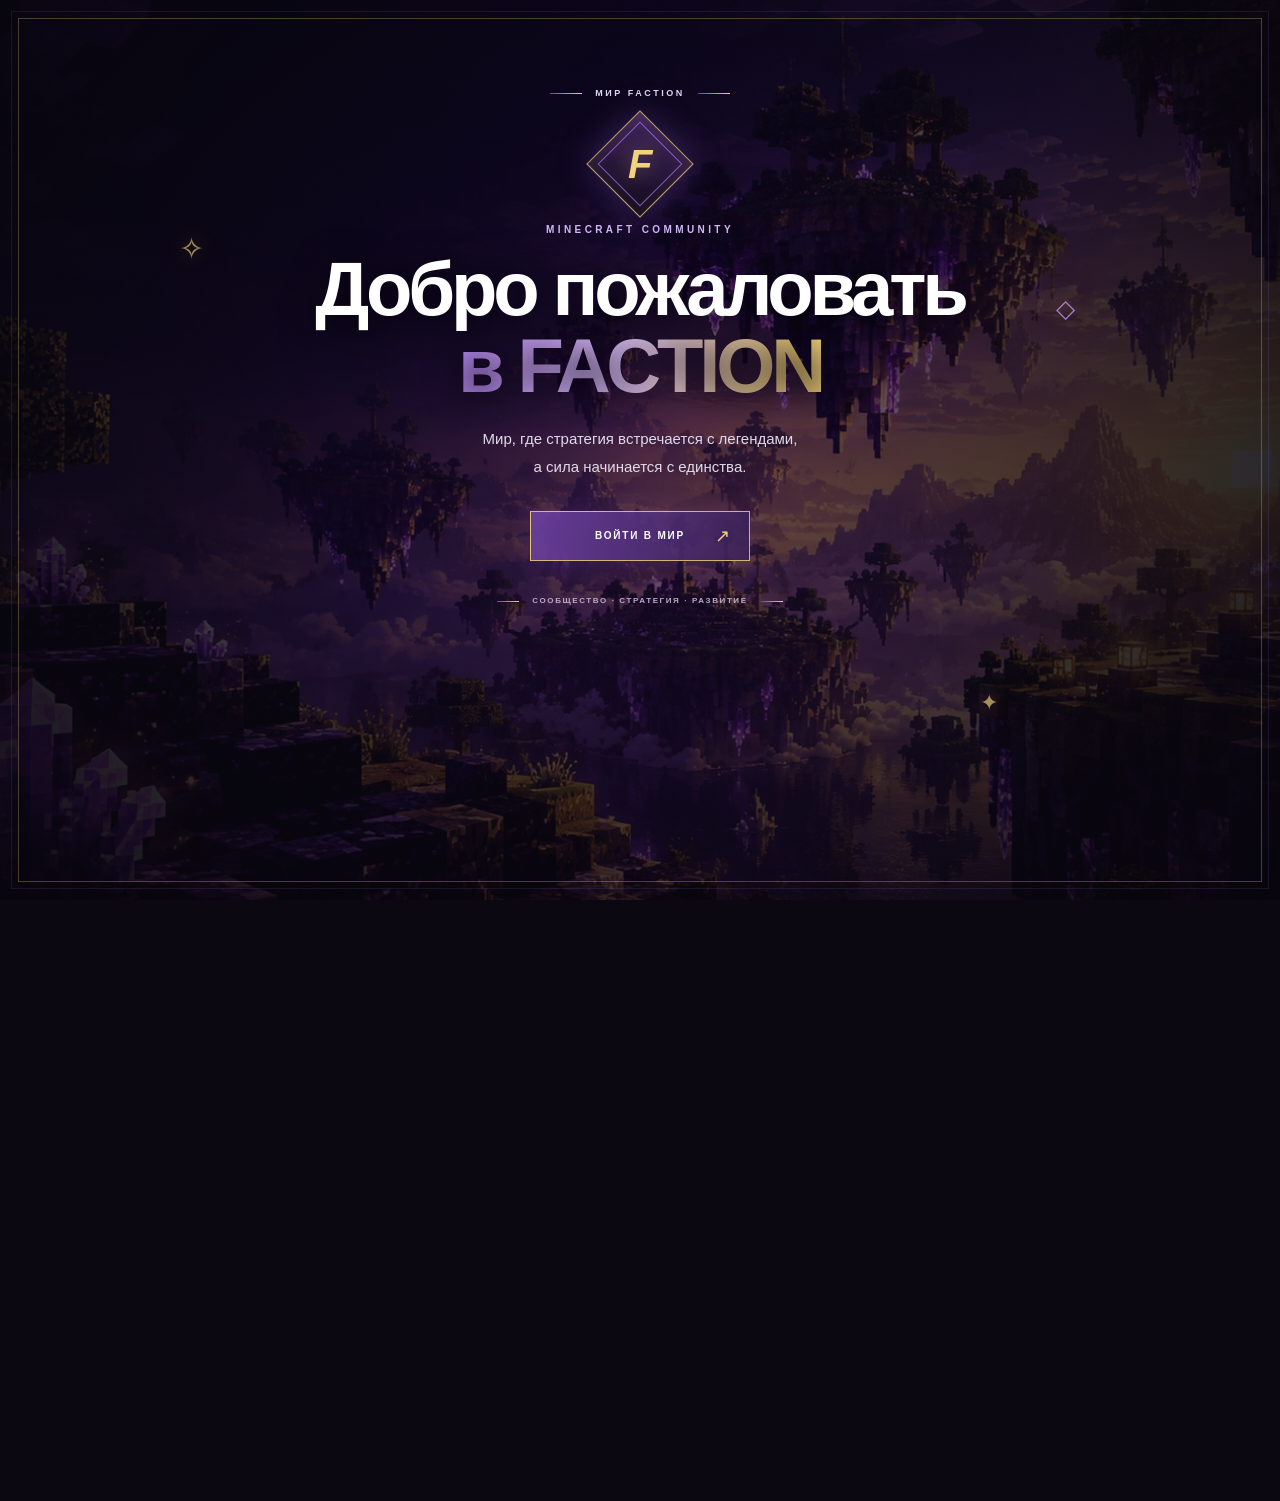
==== commit 4b8f4017: "Add files via upload" ====
--- a/index.html
+++ b/index.html
@@ -51,77 +51,56 @@
   </header>
 
   <main>
-    <section class="page-section active" id="page-home" data-page="home">
-      <section class="hero">
-        <div class="hero-image" aria-hidden="true"></div>
-        <div class="hero-shade" aria-hidden="true"></div>
-        <div class="hero-content container">
-          <div class="eyebrow"><span class="eyebrow-line"></span> MINECRAFT COMMUNITY <span class="eyebrow-dot"></span> EST. TOGETHER</div>
-          <h1>СИЛА<br><span>В ЕДИНСТВЕ</span></h1>
-          <p class="hero-lead">Мы строим больше, чем базу. Мы создаём команду, где стратегия встречается с характером, а каждый вклад имеет значение.</p>
-          <div class="hero-actions">
-            <a class="button button-primary" href="#staff">Познакомиться с нами <span>↗</span></a>
-            <a class="button button-ghost" href="#news"><span class="play-icon">▶</span> Новости клана</a>
-          </div>
-          <div class="hero-note"><span class="status-dot"></span> СВОЯ ИГРА. СВОИ ПРАВИЛА.</div>
-        </div>
-        <div class="game-hud game-hud-top" aria-hidden="true">
-          <div class="hud-server"><span class="hud-live-dot"></span><div><small>СЕРВЕР КЛАНА</small><strong>FACTION <i>ONLINE</i></strong></div></div>
-          <div class="hud-coordinates"><small>МИР / КООРДИНАТЫ</small><strong>X: <b>128</b> &nbsp; Y: <b>72</b> &nbsp; Z: <b>-304</b></strong></div>
-        </div>
-        <div class="game-objective" aria-hidden="true">
-          <div class="objective-head"><span class="objective-diamond">✦</span><span>ТЕКУЩАЯ ЦЕЛЬ</span><span class="objective-line"></span></div>
-          <strong>РАЗВИВАЙСЯ<br><em>ВМЕСТЕ С FACTION</em></strong>
-          <div class="objective-progress"><span></span></div>
-          <div class="objective-foot"><span>КОМАНДНАЯ ИГРА</span><span>ACTIVE QUEST</span></div>
-        </div>
-        <div class="game-hud-bottom" aria-hidden="true">
-          <div class="hud-item"><span class="hud-icon">⬡</span><div><small>РЕЖИМ</small><strong>COMMUNITY</strong></div></div>
-          <div class="hud-item"><span class="hud-icon">⚔</span><div><small>ОСНОВА</small><strong>ТАКТИКА И PvP</strong></div></div>
-          <div class="hud-item"><span class="hud-icon">◈</span><div><small>ПУТЬ</small><strong>ЕДИНСТВО</strong></div></div>
-          <div class="hud-build">FACTION <span>//</span> WORLD 01</div>
-        </div>
-        <div class="hero-side-label">BUILD · STRATEGY · UNITY</div>
-        <a class="scroll-cue" href="#about" aria-label="Прокрутить вниз"><span></span> ИССЛЕДОВАТЬ</a>
-      </section>
-
-      <section class="intro-section container" id="about">
-        <div class="section-kicker"><span>01</span> / О НАС</div>
-        <div class="intro-grid">
-          <div>
-            <h2>Не просто клан.<br><span>Общее направление.</span></h2>
-          </div>
-          <div class="intro-copy">
-            <p>Faction — сообщество игроков, которых объединяют командная игра, развитие и стремление становиться сильнее. Здесь важны не только личный скилл, но и доверие, дисциплина и умение действовать вместе.</p>
-            <a class="text-link" href="#staff">Узнать, кто за этим стоит <span>→</span></a>
-          </div>
-        </div>
-        <div class="feature-grid">
-          <article class="feature-card reveal">
-            <div class="feature-top"><span class="feature-number">01</span><span class="feature-icon">◇</span></div>
-            <h3>Тактика и PvP</h3>
-            <p>Продуманные решения, слаженные действия и готовность поддержать союзника.</p>
-            <div class="card-bottom"><span>TEAM PLAY</span><span class="tiny-arrow">↗</span></div>
-          </article>
-          <article class="feature-card reveal">
-            <div class="feature-top"><span class="feature-number">02</span><span class="feature-icon">▦</span></div>
-            <h3>Развитие</h3>
-            <p>От первых ресурсов до больших общих целей — каждый шаг строится командой.</p>
-            <div class="card-bottom"><span>PROGRESSION</span><span class="tiny-arrow">↗</span></div>
-          </article>
-          <article class="feature-card reveal">
-            <div class="feature-top"><span class="feature-number">03</span><span class="feature-icon">✧</span></div>
-            <h3>Единое сообщество</h3>
-            <p>Уважение, честная коммуникация и ответственность за общий результат.</p>
-            <div class="card-bottom"><span>COMMUNITY</span><span class="tiny-arrow">↗</span></div>
-          </article>
-        </div>
-      </section>
-      <section class="join-band">
-        <div class="container join-inner">
-          <div><div class="section-kicker"><span>02</span> / СЛЕДУЮЩИЙ ШАГ</div><h2>У каждого сильного клана<br><span>есть сильная команда.</span></h2></div>
-          <a class="button button-primary" href="#staff">Открыть раздел персонала <span>↗</span></a>
-        </div>
+    <section class="page-section active faction-dashboard" id="page-home" data-page="home">
+      <div class="dashboard-backdrop" aria-hidden="true"></div>
+      <section class="dashboard-hero container">
+        <div class="dashboard-kicker"><span></span> FACTION CLAN PORTAL <span class="dashboard-kicker-line"></span> MINECRAFT COMMUNITY</div>
+        <div class="dashboard-hero-grid">
+          <div class="dashboard-welcome-panel">
+            <div class="dashboard-crest" aria-hidden="true"><span>F</span><i>✦</i></div>
+            <div class="dashboard-welcome-copy">
+              <p class="dashboard-overline">ДОБРО ПОЖАЛОВАТЬ В КЛАН</p>
+              <h1>FACTION<span>.</span></h1>
+              <p class="dashboard-lead">Мы — команда, которая строит, развивается и побеждает вместе. Общие цели начинаются с каждого из нас.</p>
+              <div class="dashboard-actions"><a class="button button-primary" href="#staff">Познакомиться с командой <span>↗</span></a><a class="button button-ghost" href="#news">Последние новости <span>→</span></a></div>
+              <div class="dashboard-motto"><span></span> BUILD · STRATEGY · UNITY</div>
+            </div>
+            <div class="dashboard-hero-ornament" aria-hidden="true">F</div>
+          </div>
+          <aside class="dashboard-summary" aria-label="Статистика клана">
+            <div class="dashboard-summary-head"><span class="dashboard-live-dot"></span><span>СОСТОЯНИЕ КЛАНА</span><span class="dashboard-summary-mark">✦</span></div>
+            <div class="dashboard-stat"><span class="dashboard-stat-icon">♟</span><div><small>Участники</small><strong>200<span>+</span></strong></div><em>COMMUNITY</em></div>
+            <div class="dashboard-stat"><span class="dashboard-stat-icon">✧</span><div><small>Персонал</small><strong>—</strong></div><em>STAFF</em></div>
+            <div class="dashboard-stat"><span class="dashboard-stat-icon">▤</span><div><small>Новости</small><strong>—</strong></div><em>UPDATES</em></div>
+            <div class="dashboard-summary-foot">СИЛА В ЕДИНСТВЕ <span>◆</span></div>
+          </aside>
+        </div>
+      </section>
+
+      <section class="container dashboard-content-grid">
+        <div class="dashboard-main-column">
+          <div class="dashboard-section-heading"><div><div class="section-kicker"><span>01</span> / ПУЛЬС КЛАНА</div><h2>Последние <span>новости</span></h2></div><a class="text-link" href="#news">Все новости <span>→</span></a></div>
+          <div class="dashboard-news-grid">
+            <a class="dashboard-news-card dashboard-news-feature" href="#news"><div class="dashboard-news-art art-crystal"><span>✧</span><small>FACTION / UPDATE</small></div><div class="dashboard-news-copy"><span class="dashboard-tag">ВАЖНОЕ</span><h3>Обновления клана</h3><p>Следи за изменениями, объявлениями и планами команды.</p><div class="dashboard-news-meta"><span>ОБЪЯВЛЕНИЯ</span><b>↗</b></div></div></a>
+            <a class="dashboard-news-card" href="#news"><div class="dashboard-news-art art-portal"><span>◇</span><small>FACTION / EVENTS</small></div><div class="dashboard-news-copy"><span class="dashboard-tag">СОБЫТИЯ</span><h3>Ближайшие активности</h3><p>Общие задачи и события сообщества.</p><div class="dashboard-news-meta"><span>СООБЩЕСТВО</span><b>↗</b></div></div></a>
+            <a class="dashboard-news-card" href="#news"><div class="dashboard-news-art art-keep"><span>⬡</span><small>FACTION / TEAM</small></div><div class="dashboard-news-copy"><span class="dashboard-tag">КОМАНДА</span><h3>Персонал Faction</h3><p>Познакомься с теми, кто помогает клану развиваться.</p><div class="dashboard-news-meta"><span>СОСТАВ</span><b>↗</b></div></div></a>
+          </div>
+          <div class="dashboard-section-heading dashboard-quick-heading"><div><div class="section-kicker"><span>02</span> / НАВИГАЦИЯ</div><h2>Популярные <span>разделы</span></h2></div></div>
+          <div class="dashboard-quick-grid">
+            <a class="dashboard-quick-card" href="#staff"><span class="quick-symbol">♟</span><span><strong>Персонал</strong><small>Люди и роли клана</small></span><b>↗</b></a>
+            <a class="dashboard-quick-card" href="#news"><span class="quick-symbol">▤</span><span><strong>Новости</strong><small>Объявления и события</small></span><b>↗</b></a>
+            <a class="dashboard-quick-card" href="#community"><span class="quick-symbol">⌁</span><span><strong>Сообщество</strong><small>Наши площадки</small></span><b>↗</b></a>
+          </div>
+        </div>
+        <aside class="dashboard-side-column">
+          <div class="dashboard-side-card dashboard-roster-card"><div class="dashboard-side-title"><div><span class="section-kicker"><span>03</span> / ЛЮДИ FACTION</div><h3>Команда <span>клана</span></h3></div><a href="#staff" aria-label="Весь персонал">↗</a>
+            <div class="dashboard-roster-item"><span class="roster-avatar">F</span><span><strong>Руководство</strong><small>Стратегия и развитие</small></span><i>01</i></div>
+            <div class="dashboard-roster-item"><span class="roster-avatar">✦</span><span><strong>Модерация</strong><small>Порядок и поддержка</small></span><i>02</i></div>
+            <div class="dashboard-roster-item"><span class="roster-avatar">◇</span><span><strong>Дипломатия</strong><small>Связи и переговоры</small></span><i>03</i></div>
+            <a class="dashboard-side-link" href="#staff">Открыть персонал <span>→</span></a>
+          </div>
+          <div class="dashboard-side-card dashboard-principles"><div class="section-kicker"><span>04</span> / ПРИНЦИПЫ</div><h3>Одна команда.<br><span>Общая цель.</span></h3><p>Тактика, взаимная поддержка и развитие. Каждый участник влияет на общий результат.</p><div class="principle-bars"><span></span><span></span><span></span><span></span><span></span><span></span><span></span><span></span><span></span></div><div class="dashboard-principle-foot">FACTION COMMUNITY <b>✦</b></div></div>
+        </aside>
       </section>
     </section>
 
--- a/style.css
+++ b/style.css
@@ -386,39 +386,25 @@
 .staff-card:nth-child(1) { border-color:#d5a23e70; background:linear-gradient(145deg,#d5a23e0d,#7042a50a); } .staff-card:nth-child(1) .staff-role { color:#f2d27a; } .staff-card:nth-child(2) { border-color:#a775f45c; } .staff-card:nth-child(2) .staff-role { color:#c7a7f4; }
 
 
-/* Faction gaming-style homepage HUD: purple and gold only. */
-.hero { background:radial-gradient(ellipse at 74% 43%,rgba(112,66,165,.22),transparent 42%),#0b0812; }
-.hero-image { filter:saturate(.82) hue-rotate(8deg); transform:scale(1.015); }
-.hero-shade { background:linear-gradient(90deg,rgba(11,8,18,.97) 0%,rgba(17,10,30,.88) 27%,rgba(28,15,48,.48) 56%,rgba(18,10,31,.18) 100%),linear-gradient(0deg,rgba(11,8,18,.96) 0%,transparent 31%,rgba(20,10,34,.12) 100%); }
-.hero::before { content:""; position:absolute; inset:0; z-index:-1; pointer-events:none; opacity:.22; background-image:linear-gradient(rgba(196,167,243,.12) 1px,transparent 1px),linear-gradient(90deg,rgba(196,167,243,.12) 1px,transparent 1px); background-size:48px 48px; mask-image:linear-gradient(90deg,transparent 4%,#000 70%); }
-.hero::after { content:""; position:absolute; inset:15px; border:1px solid rgba(213,162,62,.18); pointer-events:none; clip-path:polygon(0 0,100% 0,100% 23%,calc(100% - 1px) 23%,calc(100% - 1px) calc(100% - 24px),100% calc(100% - 24px),100% 100%,0 100%); }
-.game-hud { position:absolute; z-index:2; display:flex; align-items:center; justify-content:space-between; gap:22px; padding:13px 17px; border:1px solid rgba(213,162,62,.26); background:linear-gradient(110deg,rgba(15,10,26,.83),rgba(36,20,63,.52)); box-shadow:0 12px 35px #0003,inset 0 0 24px rgba(112,66,165,.08); backdrop-filter:blur(12px); }
-.game-hud-top { top:26px; left:max(32px,calc((100vw - var(--container))/2)); right:max(32px,calc((100vw - var(--container))/2)); }
-.hud-server,.hud-coordinates { display:flex; align-items:center; gap:12px; }
-.hud-live-dot { width:8px; height:8px; border-radius:50%; background:#bca1e4; box-shadow:0 0 13px #a775f4; animation:hudPulse 2s ease-in-out infinite; }
-.hud-server small,.hud-coordinates small,.hud-item small { display:block; color:#a99bbd; font-size:8px; letter-spacing:.17em; font-weight:800; margin-bottom:5px; }
-.hud-server strong,.hud-coordinates strong,.hud-item strong { display:block; color:#f5f1fb; font-size:10px; letter-spacing:.12em; }
-.hud-server strong i { color:#f2d27a; font-style:normal; font-size:8px; margin-left:7px; }
-.hud-coordinates strong b { color:#d5a23e; font-weight:800; }
-.game-objective { position:absolute; z-index:2; right:max(32px,calc((100vw - var(--container))/2)); bottom:104px; width:260px; padding:18px; border:1px solid rgba(167,117,244,.35); background:linear-gradient(145deg,rgba(23,13,39,.91),rgba(11,8,18,.87)); box-shadow:0 18px 50px #0005,inset 0 0 35px rgba(112,66,165,.1); backdrop-filter:blur(10px); animation:objectiveFloat 7s ease-in-out infinite; }
-.objective-head { display:flex; align-items:center; gap:8px; color:#d5a23e; font-size:8px; font-weight:900; letter-spacing:.18em; }
-.objective-diamond { font-size:15px; color:#c5a7f3; }
-.objective-line { height:1px; flex:1; background:linear-gradient(90deg,rgba(167,117,244,.5),transparent); }
-.game-objective > strong { display:block; margin:18px 0 15px; font-size:17px; line-height:1.35; letter-spacing:.04em; color:#fff; }
-.game-objective > strong em { color:#c5a7f3; font-style:normal; }
-.objective-progress { height:3px; background:#ffffff12; overflow:hidden; }
-.objective-progress span { display:block; height:100%; width:68%; background:linear-gradient(90deg,#7042a5,#a775f4,#f2d27a); box-shadow:0 0 12px #a775f4; animation:objectiveProgress 5s ease-in-out infinite alternate; }
-.objective-foot { display:flex; justify-content:space-between; gap:8px; margin-top:10px; font-size:7px; letter-spacing:.1em; color:#9f91b2; }
-.game-hud-bottom { position:absolute; z-index:2; left:max(32px,calc((100vw - var(--container))/2)); bottom:24px; display:flex; align-items:center; gap:0; border:1px solid rgba(213,162,62,.2); background:rgba(12,8,20,.82); box-shadow:0 12px 32px #0004; backdrop-filter:blur(10px); }
-.hud-item { display:flex; align-items:center; gap:10px; min-width:142px; padding:13px 16px; border-right:1px solid rgba(255,255,255,.08); }
-.hud-icon { color:#c5a7f3; font-size:20px; text-shadow:0 0 14px #7042a5; }
-.hud-item small { font-size:7px; }
-.hud-item strong { font-size:8px; }
-.hud-build { padding:0 16px; color:#e5d8f4; font-size:8px; font-weight:900; letter-spacing:.15em; white-space:nowrap; }
-.hud-build span { color:#d5a23e; padding:0 5px; }
-@keyframes hudPulse { 0%,100%{opacity:1;box-shadow:0 0 13px #a775f4} 50%{opacity:.5;box-shadow:0 0 3px #a775f4} }
-@keyframes objectiveFloat { 0%,100%{transform:translateY(0)} 50%{transform:translateY(-5px)} }
-@keyframes objectiveProgress { from{width:62%} to{width:74%} }
-@media (max-width:1100px) { .game-objective { right:32px; bottom:105px; width:225px; } .game-hud-bottom { max-width:calc(100% - 64px); } .hud-item { min-width:0; padding:12px; } .hud-build { display:none; } }
-@media (max-width:760px) { .hero { min-height:760px; height:auto; max-height:none; padding:125px 0 180px; align-items:flex-start; } .hero-content { z-index:3; } .game-hud-top { top:14px; left:16px; right:16px; padding:10px; gap:8px; } .hud-coordinates { display:none; } .game-objective { right:16px; bottom:91px; width:min(225px,calc(100% - 32px)); padding:13px; } .game-objective > strong { margin:10px 0; font-size:14px; } .game-hud-bottom { left:16px; bottom:18px; max-width:calc(100% - 32px); } .hud-item { padding:9px; gap:6px; } .hud-item:nth-child(3) { display:none; } .hud-icon { font-size:16px; } .hud-item small { font-size:6px; } .hud-item strong { font-size:7px; letter-spacing:.04em; } .hero-side-label { right:9px; font-size:7px; } .scroll-cue { display:none; } .hero::after { inset:8px; } }
-@media (prefers-reduced-motion:reduce) { .hud-live-dot,.game-objective,.objective-progress span { animation:none!important; } }
+/* Faction dashboard homepage: purple and gold only */
+.faction-dashboard{position:relative;isolation:isolate;overflow:hidden;background:#0b0812;min-height:100vh;padding-bottom:90px}
+.dashboard-backdrop{position:absolute;z-index:-2;inset:0 0 auto;height:700px;background:linear-gradient(90deg,rgba(11,8,18,.96) 0%,rgba(20,12,35,.86) 48%,rgba(11,8,18,.78) 100%),linear-gradient(180deg,rgba(11,8,18,.12),#0b0812 95%),url('assets/faction-welcome.jpg') center 42%/cover no-repeat;opacity:.76}
+.dashboard-backdrop:after{content:"";position:absolute;inset:0;background:radial-gradient(ellipse at 70% 28%,rgba(167,117,244,.2),transparent 43%),linear-gradient(135deg,transparent 0 48%,rgba(213,162,62,.035) 48.1% 48.4%,transparent 48.5%);}
+.dashboard-hero{padding-top:48px}
+.dashboard-kicker{display:flex;align-items:center;gap:12px;color:#c9b5e7;font-size:10px;font-weight:800;letter-spacing:.2em;margin-bottom:20px}
+.dashboard-kicker>span:first-child{width:7px;height:7px;background:var(--gold-light);box-shadow:0 0 13px #f2d27a;border-radius:50%}.dashboard-kicker-line{height:1px;width:42px;background:linear-gradient(90deg,var(--gold),transparent)}
+.dashboard-hero-grid{display:grid;grid-template-columns:minmax(0,1.8fr) minmax(250px,.72fr);gap:18px;align-items:stretch}
+.dashboard-welcome-panel{min-height:355px;position:relative;overflow:hidden;display:flex;align-items:center;gap:34px;padding:42px 42px;background:linear-gradient(110deg,rgba(25,15,42,.95),rgba(20,12,32,.82));border:1px solid rgba(213,162,62,.42);box-shadow:0 20px 70px #0005,inset 0 0 60px #7042a511}
+.dashboard-welcome-panel:before,.dashboard-side-card:before{content:"";position:absolute;inset:0;pointer-events:none;border:1px solid rgba(167,117,244,.13);clip-path:polygon(0 0,30% 0,30% 1px,70% 1px,70% 0,100% 0,100% 30%,calc(100% - 1px) 30%,calc(100% - 1px) 70%,100% 70%,100% 100%,70% 100%,70% calc(100% - 1px),30% calc(100% - 1px),30% 100%,0 100%)}
+.dashboard-crest{position:relative;flex:0 0 138px;width:138px;height:158px;display:grid;place-items:center;clip-path:polygon(50% 0,92% 16%,86% 70%,50% 100%,14% 70%,8% 16%);background:linear-gradient(145deg,#d9b65d,#6f45a5 42%,#24143f 75%,#d5a23e);filter:drop-shadow(0 0 24px #a775f42b)}
+.dashboard-crest:before{content:"";position:absolute;inset:4px;clip-path:inherit;background:linear-gradient(145deg,#2b1943,#100b1b 68%);border:1px solid #f2d27a}
+.dashboard-crest span{position:relative;z-index:1;font-size:84px;line-height:1;font-weight:950;font-style:italic;letter-spacing:-.12em;color:#f2d27a;text-shadow:0 3px 0 #5d3b86,0 0 26px #a775f466;padding-right:9px}
+.dashboard-crest i{position:absolute;z-index:2;right:18px;top:24px;color:#f2d27a;font-size:15px;font-style:normal}
+.dashboard-welcome-copy{position:relative;z-index:2;max-width:570px}.dashboard-overline{margin:0 0 3px;color:#d4b96f;font-size:10px;font-weight:800;letter-spacing:.23em}.dashboard-welcome-copy h1{font-size:clamp(48px,6vw,78px);line-height:.98;letter-spacing:.04em;margin:0 0 15px;font-weight:950;color:#faf6ff;text-shadow:0 8px 32px #0008}.dashboard-welcome-copy h1 span{color:var(--gold-light)}.dashboard-lead{max-width:500px;color:#c7bdd5;font-size:14px;line-height:1.8;margin:0 0 22px}.dashboard-actions{display:flex;gap:10px;flex-wrap:wrap}.dashboard-actions .button{font-size:11px;min-height:43px;padding:12px 15px}.dashboard-motto{display:flex;align-items:center;gap:10px;margin-top:24px;font-size:9px;letter-spacing:.2em;color:#a99ab9;font-weight:800}.dashboard-motto span{width:24px;height:1px;background:var(--gold)}.dashboard-hero-ornament{position:absolute;right:-14px;bottom:-100px;font-size:300px;line-height:1;font-weight:950;font-style:italic;color:#a775f408;pointer-events:none;transform:rotate(-10deg)}
+.dashboard-summary{position:relative;display:flex;flex-direction:column;padding:20px 22px;background:linear-gradient(155deg,rgba(30,20,47,.96),rgba(14,10,23,.97));border:1px solid rgba(167,117,244,.28);box-shadow:0 18px 50px #0004}.dashboard-summary-head{display:flex;align-items:center;gap:9px;padding-bottom:15px;border-bottom:1px solid rgba(190,157,235,.14);font-size:9px;font-weight:800;letter-spacing:.15em;color:#c9b9df}.dashboard-live-dot{width:6px;height:6px;border-radius:50%;background:#b99af4;box-shadow:0 0 12px #a775f4}.dashboard-summary-mark{margin-left:auto;color:var(--gold-light);font-size:16px}.dashboard-stat{display:flex;align-items:center;gap:12px;padding:15px 0;border-bottom:1px solid rgba(190,157,235,.1)}.dashboard-stat-icon{display:grid;place-items:center;width:38px;height:38px;border:1px solid #a775f43b;background:#a775f412;color:var(--gold-light);font-size:20px}.dashboard-stat div{display:flex;flex-direction:column;line-height:1.15}.dashboard-stat small{color:#a99db9;font-size:10px}.dashboard-stat strong{font-size:27px;line-height:1.15;color:#f8f2ff}.dashboard-stat strong span{color:var(--gold-light);font-size:18px}.dashboard-stat em{font-style:normal;margin-left:auto;color:#746582;font-size:8px;letter-spacing:.13em}.dashboard-summary-foot{margin-top:auto;padding-top:16px;display:flex;justify-content:space-between;align-items:center;font-size:9px;letter-spacing:.16em;color:#b7a3d1;font-weight:800}.dashboard-summary-foot span{color:var(--gold-light)}
+.dashboard-content-grid{display:grid;grid-template-columns:minmax(0,1.8fr) minmax(250px,.72fr);gap:22px;padding-top:42px}.dashboard-section-heading{display:flex;align-items:end;justify-content:space-between;gap:20px;margin-bottom:18px}.dashboard-section-heading h2{font-size:28px;line-height:1.2;margin:6px 0 0;letter-spacing:-.035em}.dashboard-section-heading h2 span{color:var(--gold-light)}.dashboard-section-heading .text-link{white-space:nowrap;font-size:11px;margin-bottom:4px}.dashboard-news-grid{display:grid;grid-template-columns:repeat(3,minmax(0,1fr));gap:12px}.dashboard-news-card{min-width:0;overflow:hidden;background:linear-gradient(155deg,#191226,#100c18);border:1px solid rgba(190,157,235,.17);transition:transform .28s,border-color .28s,box-shadow .28s;position:relative}.dashboard-news-card:after{content:"";position:absolute;inset:0;pointer-events:none;border:1px solid transparent;background:linear-gradient(130deg,rgba(167,117,244,.0),rgba(213,162,62,.25),rgba(167,117,244,.0)) border-box;mask:linear-gradient(#fff 0 0) padding-box,linear-gradient(#fff 0 0);mask-composite:exclude;opacity:0;transition:opacity .3s}.dashboard-news-card:hover{transform:translateY(-5px);border-color:#a775f466;box-shadow:0 14px 32px #0005}.dashboard-news-card:hover:after{opacity:1}.dashboard-news-art{height:116px;position:relative;display:grid;place-items:center;overflow:hidden;background:radial-gradient(circle at 50% 55%,#7042a566,transparent 35%),linear-gradient(135deg,#2c1a45,#100b1b 75%)}.dashboard-news-art:before,.dashboard-news-art:after{content:"";position:absolute;width:90px;height:90px;border:1px solid #d5a23e45;transform:rotate(45deg);box-shadow:0 0 25px #a775f411}.dashboard-news-art:after{width:65px;height:65px;border-color:#a775f477;transform:rotate(22deg)}.dashboard-news-art>span{z-index:1;font-size:40px;color:#f2d27a;text-shadow:0 0 22px #a775f4}.dashboard-news-art small{position:absolute;bottom:9px;left:12px;font-size:7px;letter-spacing:.17em;color:#c9b7df}.art-portal{background:radial-gradient(circle at 50% 60%,#a775f44d,transparent 28%),linear-gradient(145deg,#221538,#0d0914)}.art-portal:before{border-radius:50%;width:70px;height:88px;transform:none;border:3px solid #a775f4aa;box-shadow:0 0 24px #a775f455,inset 0 0 20px #7042a566}.art-portal:after{width:52px;height:70px;transform:none;border-radius:50%;border:1px solid #f2d27a88}.art-keep{background:linear-gradient(135deg,#26183a,#120d1c)}.art-keep:before{width:84px;height:68px;transform:rotate(45deg);border-color:#a775f455}.dashboard-news-copy{padding:15px 14px 12px}.dashboard-tag{font-size:8px;letter-spacing:.16em;color:var(--gold-light);font-weight:850}.dashboard-news-copy h3{font-size:14px;line-height:1.35;margin:8px 0 6px;color:#f5f1fb}.dashboard-news-copy p{font-size:10px;line-height:1.65;color:#a99fb7;margin:0;min-height:49px}.dashboard-news-meta{display:flex;align-items:center;justify-content:space-between;margin-top:14px;padding-top:10px;border-top:1px solid #bca5db1c;color:#82738f;font-size:8px;letter-spacing:.13em}.dashboard-news-meta b{font-size:15px;color:var(--gold-light);font-weight:500}
+.dashboard-quick-heading{margin-top:35px}.dashboard-quick-grid{display:grid;grid-template-columns:repeat(3,minmax(0,1fr));gap:10px}.dashboard-quick-card{display:flex;align-items:center;gap:12px;padding:15px 13px;background:linear-gradient(110deg,#1a1227,#110c19);border:1px solid rgba(190,157,235,.15);transition:transform .25s,border-color .25s,background .25s}.dashboard-quick-card:hover{transform:translateY(-3px);border-color:#d5a23e80;background:linear-gradient(110deg,#241638,#151020)}.quick-symbol{width:36px;height:36px;display:grid;place-items:center;background:#7042a51c;border:1px solid #a775f43d;color:var(--gold-light);font-size:18px}.dashboard-quick-card>span:nth-child(2){display:flex;flex-direction:column;min-width:0}.dashboard-quick-card strong{font-size:11px;color:#f3eefa}.dashboard-quick-card small{font-size:9px;color:#9689a7}.dashboard-quick-card>b{margin-left:auto;color:var(--gold-light);font-weight:500}
+.dashboard-side-column{display:flex;flex-direction:column;gap:15px}.dashboard-side-card{position:relative;overflow:hidden;padding:21px;background:linear-gradient(155deg,#1b1328,#100b18);border:1px solid rgba(190,157,235,.17)}.dashboard-side-title{display:flex;align-items:center;justify-content:space-between}.dashboard-side-title h3,.dashboard-principles h3{font-size:22px;line-height:1.2;margin:7px 0 17px;letter-spacing:-.03em}.dashboard-side-title h3 span,.dashboard-principles h3 span{color:var(--gold-light)}.dashboard-side-title>a,.dashboard-side-card>div>a{color:var(--gold-light)}.dashboard-roster-item{display:flex;align-items:center;gap:11px;padding:12px 0;border-top:1px solid #c0a7dc17}.roster-avatar{width:38px;height:38px;display:grid;place-items:center;background:linear-gradient(145deg,#34204f,#120c1d);border:1px solid #d5a23e66;color:var(--gold-light);font-size:17px;font-weight:900}.dashboard-roster-item>span:nth-child(2){display:flex;flex-direction:column;min-width:0}.dashboard-roster-item strong{font-size:11px;color:#f1eafa}.dashboard-roster-item small{font-size:9px;color:#998da9}.dashboard-roster-item i{font-size:9px;font-style:normal;color:#716180;margin-left:auto}.dashboard-side-link{display:flex;justify-content:space-between;margin-top:12px;padding-top:13px;border-top:1px solid #c0a7dc17;color:#d7c8e8;font-size:10px;font-weight:750}.dashboard-side-link span{color:var(--gold-light)}.dashboard-principles{background:radial-gradient(ellipse at 100% 0%,#7042a52c,transparent 48%),linear-gradient(145deg,#1c1429,#100b18)}.dashboard-principles h3{font-size:25px;margin:12px 0}.dashboard-principles p{font-size:11px;line-height:1.8;color:#aa9fba;margin:0}.principle-bars{display:flex;align-items:end;gap:5px;height:35px;margin-top:22px}.principle-bars span{display:block;flex:1;background:linear-gradient(180deg,#a775f4,#7042a5 80%,#d5a23e);opacity:.8}.principle-bars span:nth-child(1),.principle-bars span:nth-child(9){height:35%}.principle-bars span:nth-child(2),.principle-bars span:nth-child(8){height:52%}.principle-bars span:nth-child(3),.principle-bars span:nth-child(7){height:72%}.principle-bars span:nth-child(4),.principle-bars span:nth-child(6){height:86%}.principle-bars span:nth-child(5){height:100%}.dashboard-principle-foot{display:flex;justify-content:space-between;align-items:center;margin-top:15px;padding-top:13px;border-top:1px solid #c0a7dc17;color:#8e7d9e;font-size:8px;letter-spacing:.15em;font-weight:800}.dashboard-principle-foot b{color:var(--gold-light);font-size:14px}
+@media(max-width:1000px){.dashboard-hero-grid,.dashboard-content-grid{grid-template-columns:1fr}.dashboard-summary{display:grid;grid-template-columns:repeat(3,1fr);gap:0}.dashboard-summary-head,.dashboard-summary-foot{grid-column:1/-1}.dashboard-stat{padding:12px 10px;border-bottom:0;border-right:1px solid #c0a7dc17}.dashboard-stat:last-of-type{border-right:0}.dashboard-stat em{display:none}.dashboard-news-grid{grid-template-columns:repeat(3,minmax(0,1fr))}.dashboard-side-column{display:grid;grid-template-columns:1fr 1fr}}
+@media(max-width:700px){.dashboard-hero{padding-top:28px}.dashboard-kicker{font-size:8px;letter-spacing:.12em;gap:8px}.dashboard-welcome-panel{padding:28px 22px;min-height:unset;align-items:flex-start;gap:17px}.dashboard-crest{flex-basis:75px;width:75px;height:92px}.dashboard-crest span{font-size:50px}.dashboard-crest i{right:10px;top:14px;font-size:10px}.dashboard-welcome-copy h1{font-size:48px}.dashboard-overline{font-size:8px;letter-spacing:.13em}.dashboard-lead{font-size:12px}.dashboard-actions{gap:8px}.dashboard-actions .button{font-size:10px;padding:10px 11px}.dashboard-motto{font-size:7px;letter-spacing:.13em}.dashboard-summary{padding:15px;grid-template-columns:1fr 1fr}.dashboard-summary-head,.dashboard-summary-foot{grid-column:1/-1}.dashboard-stat{border-right:0;border-bottom:1px solid #c0a7dc17;padding:11px 0}.dashboard-stat strong{font-size:23px}.dashboard-content-grid{padding-top:30px}.dashboard-news-grid{grid-template-columns:1fr}.dashboard-news-card{display:grid;grid-template-columns:120px 1fr}.dashboard-news-art{height:100%;min-height:150px}.dashboard-news-copy p{min-height:0}.dashboard-section-heading h2{font-size:24px}.dashboard-quick-grid{grid-template-columns:1fr}.dashboard-side-column{grid-template-columns:1fr}.dashboard-side-card{padding:18px}.dashboard-hero-ornament{font-size:200px;right:-30px;bottom:-70px}}
+@media(max-width:420px){.dashboard-welcome-panel{display:block}.dashboard-crest{float:left;margin:0 15px 10px 0}.dashboard-welcome-copy h1{font-size:43px}.dashboard-actions{clear:both;padding-top:4px}.dashboard-news-card{grid-template-columns:95px 1fr}.dashboard-news-copy{padding:12px 10px}.dashboard-news-art{min-height:155px}.dashboard-news-copy h3{font-size:12px}.dashboard-news-copy p{font-size:9px}}
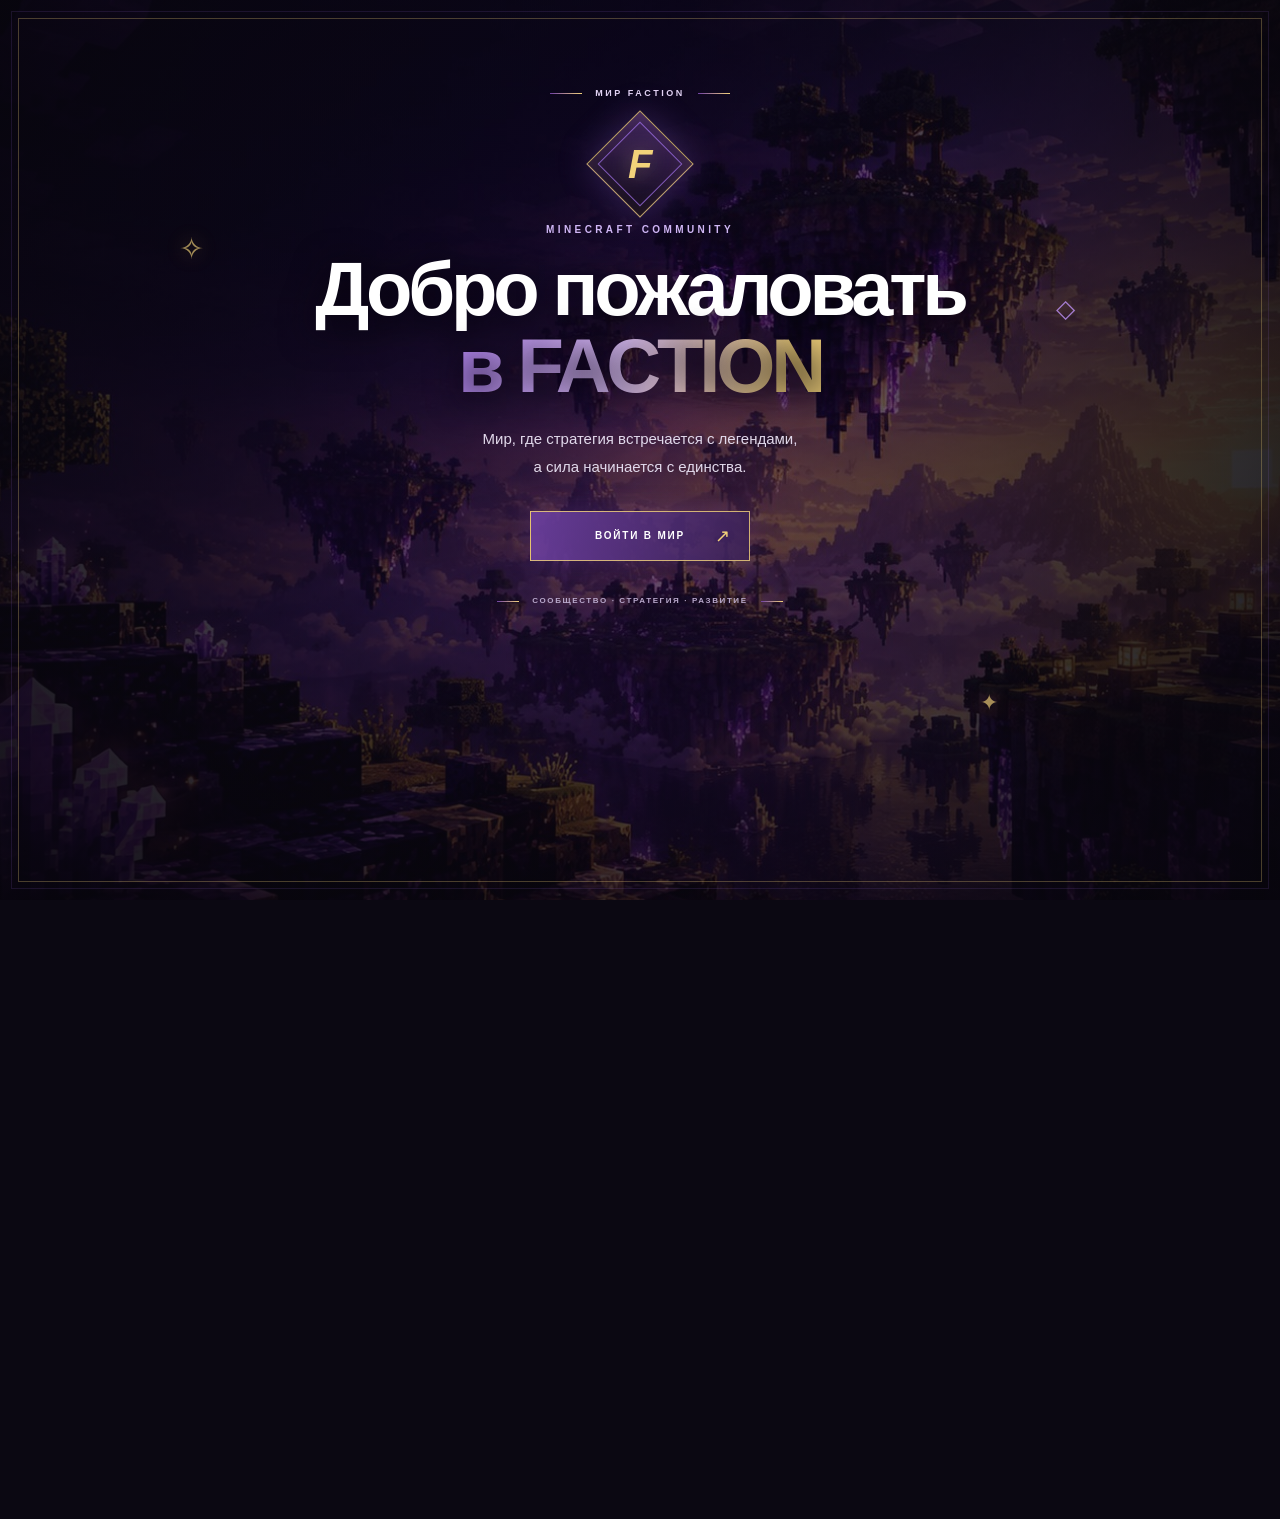
==== commit 569e6129: "Add files via upload" ====
--- a/index.html
+++ b/index.html
@@ -81,9 +81,9 @@
         <div class="dashboard-main-column">
           <div class="dashboard-section-heading"><div><div class="section-kicker"><span>01</span> / ПУЛЬС КЛАНА</div><h2>Последние <span>новости</span></h2></div><a class="text-link" href="#news">Все новости <span>→</span></a></div>
           <div class="dashboard-news-grid">
-            <a class="dashboard-news-card dashboard-news-feature" href="#news"><div class="dashboard-news-art art-crystal"><span>✧</span><small>FACTION / UPDATE</small></div><div class="dashboard-news-copy"><span class="dashboard-tag">ВАЖНОЕ</span><h3>Обновления клана</h3><p>Следи за изменениями, объявлениями и планами команды.</p><div class="dashboard-news-meta"><span>ОБЪЯВЛЕНИЯ</span><b>↗</b></div></div></a>
-            <a class="dashboard-news-card" href="#news"><div class="dashboard-news-art art-portal"><span>◇</span><small>FACTION / EVENTS</small></div><div class="dashboard-news-copy"><span class="dashboard-tag">СОБЫТИЯ</span><h3>Ближайшие активности</h3><p>Общие задачи и события сообщества.</p><div class="dashboard-news-meta"><span>СООБЩЕСТВО</span><b>↗</b></div></div></a>
-            <a class="dashboard-news-card" href="#news"><div class="dashboard-news-art art-keep"><span>⬡</span><small>FACTION / TEAM</small></div><div class="dashboard-news-copy"><span class="dashboard-tag">КОМАНДА</span><h3>Персонал Faction</h3><p>Познакомься с теми, кто помогает клану развиваться.</p><div class="dashboard-news-meta"><span>СОСТАВ</span><b>↗</b></div></div></a>
+            <a class="dashboard-news-card dashboard-news-feature" href="#news"><div class="dashboard-news-art art-crystal" role="img" aria-label="Фиолетовый мир Minecraft"><span>✧</span><small>FACTION / UPDATE</small></div><div class="dashboard-news-copy"><span class="dashboard-tag">ВАЖНОЕ</span><h3>Обновления клана</h3><p>Следи за изменениями, объявлениями и планами команды.</p><div class="dashboard-news-meta"><span>ОБЪЯВЛЕНИЯ</span><b>↗</b></div></div></a>
+            <a class="dashboard-news-card" href="#news"><div class="dashboard-news-art art-portal" role="img" aria-label="Игровой мир Faction"><span>◇</span><small>FACTION / EVENTS</small></div><div class="dashboard-news-copy"><span class="dashboard-tag">СОБЫТИЯ</span><h3>Ближайшие активности</h3><p>Общие задачи и события сообщества.</p><div class="dashboard-news-meta"><span>СООБЩЕСТВО</span><b>↗</b></div></div></a>
+            <a class="dashboard-news-card" href="#news"><div class="dashboard-news-art art-keep" role="img" aria-label="Ландшафт Minecraft"><span>⬡</span><small>FACTION / TEAM</small></div><div class="dashboard-news-copy"><span class="dashboard-tag">КОМАНДА</span><h3>Персонал Faction</h3><p>Познакомься с теми, кто помогает клану развиваться.</p><div class="dashboard-news-meta"><span>СОСТАВ</span><b>↗</b></div></div></a>
           </div>
           <div class="dashboard-section-heading dashboard-quick-heading"><div><div class="section-kicker"><span>02</span> / НАВИГАЦИЯ</div><h2>Популярные <span>разделы</span></h2></div></div>
           <div class="dashboard-quick-grid">
--- a/style.css
+++ b/style.css
@@ -408,3 +408,45 @@
 @media(max-width:1000px){.dashboard-hero-grid,.dashboard-content-grid{grid-template-columns:1fr}.dashboard-summary{display:grid;grid-template-columns:repeat(3,1fr);gap:0}.dashboard-summary-head,.dashboard-summary-foot{grid-column:1/-1}.dashboard-stat{padding:12px 10px;border-bottom:0;border-right:1px solid #c0a7dc17}.dashboard-stat:last-of-type{border-right:0}.dashboard-stat em{display:none}.dashboard-news-grid{grid-template-columns:repeat(3,minmax(0,1fr))}.dashboard-side-column{display:grid;grid-template-columns:1fr 1fr}}
 @media(max-width:700px){.dashboard-hero{padding-top:28px}.dashboard-kicker{font-size:8px;letter-spacing:.12em;gap:8px}.dashboard-welcome-panel{padding:28px 22px;min-height:unset;align-items:flex-start;gap:17px}.dashboard-crest{flex-basis:75px;width:75px;height:92px}.dashboard-crest span{font-size:50px}.dashboard-crest i{right:10px;top:14px;font-size:10px}.dashboard-welcome-copy h1{font-size:48px}.dashboard-overline{font-size:8px;letter-spacing:.13em}.dashboard-lead{font-size:12px}.dashboard-actions{gap:8px}.dashboard-actions .button{font-size:10px;padding:10px 11px}.dashboard-motto{font-size:7px;letter-spacing:.13em}.dashboard-summary{padding:15px;grid-template-columns:1fr 1fr}.dashboard-summary-head,.dashboard-summary-foot{grid-column:1/-1}.dashboard-stat{border-right:0;border-bottom:1px solid #c0a7dc17;padding:11px 0}.dashboard-stat strong{font-size:23px}.dashboard-content-grid{padding-top:30px}.dashboard-news-grid{grid-template-columns:1fr}.dashboard-news-card{display:grid;grid-template-columns:120px 1fr}.dashboard-news-art{height:100%;min-height:150px}.dashboard-news-copy p{min-height:0}.dashboard-section-heading h2{font-size:24px}.dashboard-quick-grid{grid-template-columns:1fr}.dashboard-side-column{grid-template-columns:1fr}.dashboard-side-card{padding:18px}.dashboard-hero-ornament{font-size:200px;right:-30px;bottom:-70px}}
 @media(max-width:420px){.dashboard-welcome-panel{display:block}.dashboard-crest{float:left;margin:0 15px 10px 0}.dashboard-welcome-copy h1{font-size:43px}.dashboard-actions{clear:both;padding-top:4px}.dashboard-news-card{grid-template-columns:95px 1fr}.dashboard-news-copy{padding:12px 10px}.dashboard-news-art{min-height:155px}.dashboard-news-copy h3{font-size:12px}.dashboard-news-copy p{font-size:9px}}
+
+
+/* Faction dashboard visual pass: image-led, balanced columns, purple and gold only */
+.faction-dashboard{background:#0b0812 radial-gradient(ellipse at 48% 0%,rgba(112,66,165,.18),transparent 46%);}
+.dashboard-backdrop{height:820px;opacity:.9;background:linear-gradient(90deg,rgba(11,8,18,.9) 0%,rgba(16,10,27,.64) 48%,rgba(11,8,18,.73) 100%),linear-gradient(180deg,rgba(11,8,18,.05) 0%,rgba(11,8,18,.25) 55%,#0b0812 98%),url('assets/faction-welcome.jpg') center 44%/cover no-repeat;}
+.dashboard-backdrop:after{background:radial-gradient(ellipse at 76% 25%,rgba(167,117,244,.2),transparent 38%),linear-gradient(120deg,transparent 0 60%,rgba(213,162,62,.08) 60.1% 60.25%,transparent 60.35%);}
+.dashboard-hero{padding-top:38px;}
+.dashboard-kicker{margin-bottom:16px;text-shadow:0 2px 12px #000;}
+.dashboard-welcome-panel{min-height:390px;padding:38px 36px;background:linear-gradient(90deg,rgba(15,9,25,.97) 0%,rgba(20,12,34,.91) 42%,rgba(20,12,34,.43) 100%),linear-gradient(0deg,rgba(11,8,18,.4),transparent 55%),url('assets/faction-minecraft.png') center/cover no-repeat;border:1px solid rgba(213,162,62,.55);box-shadow:0 24px 65px #0008,inset 0 0 70px rgba(112,66,165,.14);}
+.dashboard-welcome-panel:after{content:"";position:absolute;inset:12px 12px 12px auto;width:36%;border-left:1px solid rgba(213,162,62,.22);background:linear-gradient(90deg,transparent,rgba(112,66,165,.08));clip-path:polygon(22% 0,100% 0,100% 100%,0 100%);pointer-events:none;}
+.dashboard-crest{z-index:1;flex-basis:124px;width:124px;height:148px;filter:drop-shadow(0 0 28px rgba(167,117,244,.35));}
+.dashboard-welcome-copy{z-index:2;max-width:520px;}
+.dashboard-welcome-copy h1{font-size:clamp(58px,6.2vw,86px);text-shadow:0 5px 30px #000;}
+.dashboard-lead{color:#e0d6ec;text-shadow:0 2px 12px #000;}
+.dashboard-actions .button-primary{box-shadow:0 8px 28px rgba(112,66,165,.24);}
+.dashboard-summary{background:linear-gradient(150deg,rgba(34,22,53,.97),rgba(13,9,21,.98));border-color:rgba(167,117,244,.42);box-shadow:0 20px 55px #0007,inset 0 1px rgba(255,255,255,.035);}
+.dashboard-stat{min-height:75px;}
+.dashboard-content-grid{padding-top:34px;align-items:start;}
+.dashboard-main-column,.dashboard-side-column{min-width:0;}
+.dashboard-news-grid{gap:14px;}
+.dashboard-news-card{display:flex;flex-direction:column;min-height:286px;border-color:rgba(167,117,244,.24);background:linear-gradient(160deg,#1b1328,#0f0b17);box-shadow:0 12px 30px rgba(0,0,0,.2);}
+.dashboard-news-art{height:142px;flex:0 0 142px;background-size:cover;background-position:center;isolation:isolate;}
+.dashboard-news-art:before{z-index:-1;width:105px;height:105px;box-shadow:0 0 40px rgba(167,117,244,.22);}
+.dashboard-news-art:after{z-index:-1;}
+.art-crystal{background-image:linear-gradient(0deg,rgba(14,8,23,.58),rgba(14,8,23,.05)),url('assets/faction-welcome.jpg');background-position:center 42%;}
+.art-portal{background-image:linear-gradient(0deg,rgba(14,8,23,.58),rgba(14,8,23,.05)),url('assets/faction-minecraft.png');background-position:75% 52%;}
+.art-keep{background-image:linear-gradient(0deg,rgba(14,8,23,.62),rgba(14,8,23,.08)),url('assets/faction-welcome.jpg');background-position:8% 50%;}
+.dashboard-news-copy{display:flex;flex-direction:column;align-items:flex-start;flex:1;padding:16px 15px 13px;}
+.dashboard-news-copy h3{font-size:15px;}
+.dashboard-news-copy p{font-size:11px;min-height:48px;}
+.dashboard-news-meta{width:100%;margin-top:auto;padding-top:12px;}
+.dashboard-quick-card{min-height:72px;background:linear-gradient(120deg,rgba(34,22,53,.96),rgba(14,10,22,.98));}
+.dashboard-side-column{gap:16px;}
+.dashboard-side-card{background:linear-gradient(145deg,rgba(29,19,44,.98),rgba(13,9,21,.98));border-color:rgba(167,117,244,.24);box-shadow:0 14px 35px rgba(0,0,0,.18);}
+.dashboard-roster-card{border-top:2px solid rgba(213,162,62,.65);}
+.dashboard-principles{min-height:230px;background:radial-gradient(ellipse at 100% 0%,rgba(112,66,165,.28),transparent 50%),linear-gradient(145deg,#1c1429,#100b18);}
+.dashboard-side-title h3,.dashboard-principles h3{font-size:24px;}
+.dashboard-section-heading{margin-bottom:16px;}
+.dashboard-section-heading h2{font-size:30px;}
+@media(max-width:1000px){.dashboard-welcome-panel{min-height:350px}.dashboard-summary{grid-template-columns:repeat(3,minmax(0,1fr))}.dashboard-content-grid{gap:18px}.dashboard-news-card{min-height:270px}}
+@media(max-width:700px){.dashboard-backdrop{height:900px;background-position:58% center}.dashboard-welcome-panel{background-position:62% center;padding:26px 20px;min-height:330px}.dashboard-welcome-panel:after{width:22%;inset:10px 10px 10px auto}.dashboard-crest{flex-basis:74px;width:74px;height:92px}.dashboard-news-grid{grid-template-columns:1fr;gap:12px}.dashboard-news-card{display:grid;grid-template-columns:120px minmax(0,1fr);min-height:0}.dashboard-news-art{height:100%;min-height:160px}.dashboard-news-copy{padding:14px 12px}.dashboard-news-copy h3{font-size:14px}.dashboard-news-copy p{font-size:10px}.dashboard-quick-grid{grid-template-columns:repeat(2,minmax(0,1fr))}.dashboard-quick-card{padding:12px 10px}.dashboard-quick-card small{font-size:8px}.dashboard-side-column{display:grid;grid-template-columns:1fr}.dashboard-summary{grid-template-columns:repeat(3,minmax(0,1fr))}}
+@media(max-width:420px){.dashboard-welcome-panel{background-position:65% center}.dashboard-welcome-copy h1{font-size:42px}.dashboard-summary{grid-template-columns:1fr 1fr}.dashboard-news-card{grid-template-columns:94px minmax(0,1fr)}.dashboard-news-art{min-height:170px}.dashboard-quick-grid{grid-template-columns:1fr}.dashboard-news-copy h3{font-size:12px}.dashboard-news-copy p{font-size:9px}}
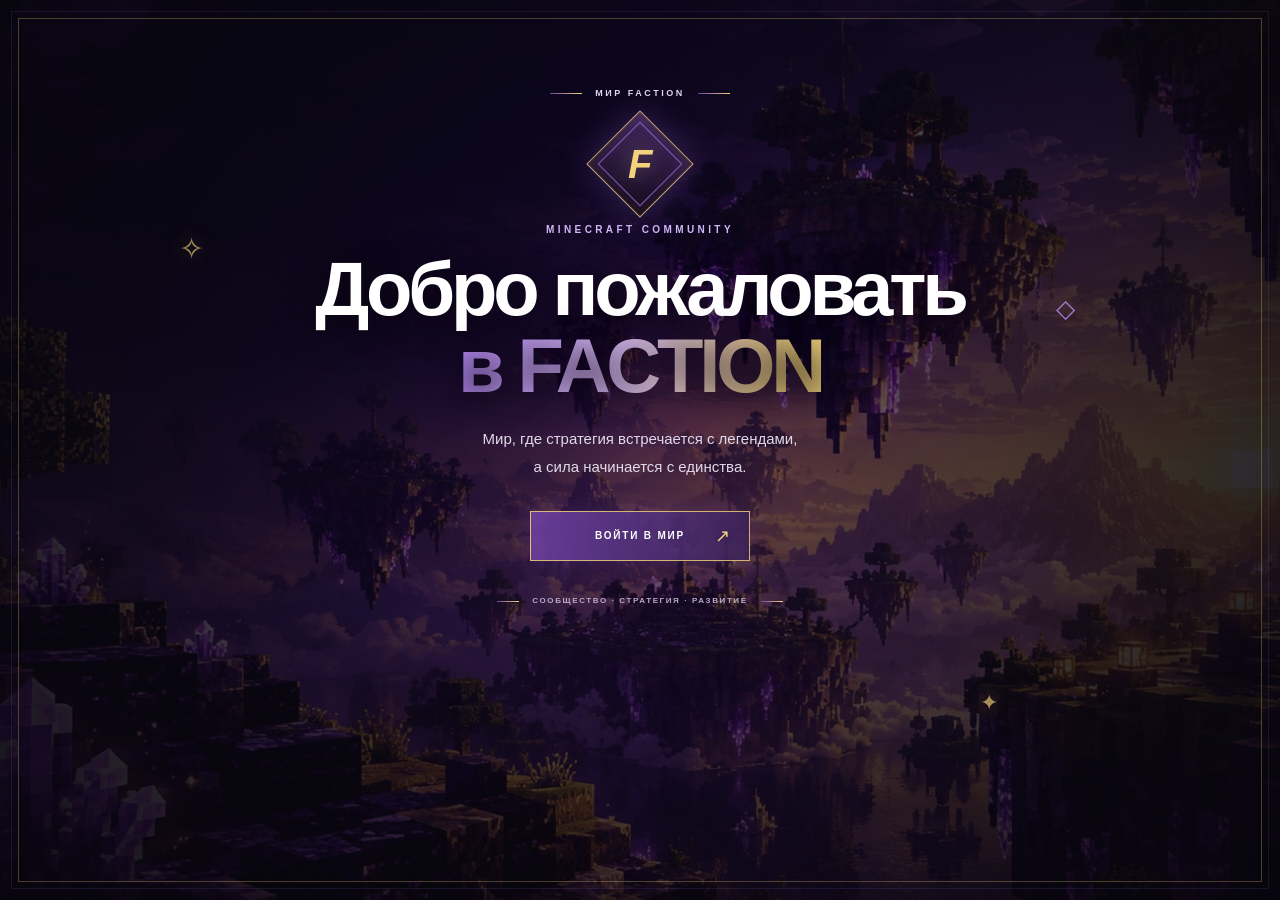
==== commit 6b24a156: "Add files via upload" ====
--- a/index.html
+++ b/index.html
@@ -51,55 +51,44 @@
   </header>
 
   <main>
-    <section class="page-section active faction-dashboard" id="page-home" data-page="home">
-      <div class="dashboard-backdrop" aria-hidden="true"></div>
-      <section class="dashboard-hero container">
-        <div class="dashboard-kicker"><span></span> FACTION CLAN PORTAL <span class="dashboard-kicker-line"></span> MINECRAFT COMMUNITY</div>
-        <div class="dashboard-hero-grid">
-          <div class="dashboard-welcome-panel">
-            <div class="dashboard-crest" aria-hidden="true"><span>F</span><i>✦</i></div>
-            <div class="dashboard-welcome-copy">
-              <p class="dashboard-overline">ДОБРО ПОЖАЛОВАТЬ В КЛАН</p>
-              <h1>FACTION<span>.</span></h1>
-              <p class="dashboard-lead">Мы — команда, которая строит, развивается и побеждает вместе. Общие цели начинаются с каждого из нас.</p>
-              <div class="dashboard-actions"><a class="button button-primary" href="#staff">Познакомиться с командой <span>↗</span></a><a class="button button-ghost" href="#news">Последние новости <span>→</span></a></div>
-              <div class="dashboard-motto"><span></span> BUILD · STRATEGY · UNITY</div>
-            </div>
-            <div class="dashboard-hero-ornament" aria-hidden="true">F</div>
+    <section class="page-section active" id="page-home" data-page="home">
+      <section class="dashboard container" aria-label="Панель клана Faction">
+        <aside class="dashboard-profile panel-frame">
+          <div class="dashboard-player-head">
+            <span class="dashboard-avatar"><img src="assets/faction-avatar.svg" alt="Аватар игрока"></span>
+            <div><strong id="dashboardNickname">Игрок</strong><small>@player123</small><span class="dashboard-crown">♛</span></div>
           </div>
-          <aside class="dashboard-summary" aria-label="Статистика клана">
-            <div class="dashboard-summary-head"><span class="dashboard-live-dot"></span><span>СОСТОЯНИЕ КЛАНА</span><span class="dashboard-summary-mark">✦</span></div>
-            <div class="dashboard-stat"><span class="dashboard-stat-icon">♟</span><div><small>Участники</small><strong>200<span>+</span></strong></div><em>COMMUNITY</em></div>
-            <div class="dashboard-stat"><span class="dashboard-stat-icon">✧</span><div><small>Персонал</small><strong>—</strong></div><em>STAFF</em></div>
-            <div class="dashboard-stat"><span class="dashboard-stat-icon">▤</span><div><small>Новости</small><strong>—</strong></div><em>UPDATES</em></div>
-            <div class="dashboard-summary-foot">СИЛА В ЕДИНСТВЕ <span>◆</span></div>
-          </aside>
-        </div>
-      </section>
-
-      <section class="container dashboard-content-grid">
-        <div class="dashboard-main-column">
-          <div class="dashboard-section-heading"><div><div class="section-kicker"><span>01</span> / ПУЛЬС КЛАНА</div><h2>Последние <span>новости</span></h2></div><a class="text-link" href="#news">Все новости <span>→</span></a></div>
-          <div class="dashboard-news-grid">
-            <a class="dashboard-news-card dashboard-news-feature" href="#news"><div class="dashboard-news-art art-crystal" role="img" aria-label="Фиолетовый мир Minecraft"><span>✧</span><small>FACTION / UPDATE</small></div><div class="dashboard-news-copy"><span class="dashboard-tag">ВАЖНОЕ</span><h3>Обновления клана</h3><p>Следи за изменениями, объявлениями и планами команды.</p><div class="dashboard-news-meta"><span>ОБЪЯВЛЕНИЯ</span><b>↗</b></div></div></a>
-            <a class="dashboard-news-card" href="#news"><div class="dashboard-news-art art-portal" role="img" aria-label="Игровой мир Faction"><span>◇</span><small>FACTION / EVENTS</small></div><div class="dashboard-news-copy"><span class="dashboard-tag">СОБЫТИЯ</span><h3>Ближайшие активности</h3><p>Общие задачи и события сообщества.</p><div class="dashboard-news-meta"><span>СООБЩЕСТВО</span><b>↗</b></div></div></a>
-            <a class="dashboard-news-card" href="#news"><div class="dashboard-news-art art-keep" role="img" aria-label="Ландшафт Minecraft"><span>⬡</span><small>FACTION / TEAM</small></div><div class="dashboard-news-copy"><span class="dashboard-tag">КОМАНДА</span><h3>Персонал Faction</h3><p>Познакомься с теми, кто помогает клану развиваться.</p><div class="dashboard-news-meta"><span>СОСТАВ</span><b>↗</b></div></div></a>
+          <div class="dashboard-rank"><span class="rank-icon">♜</span><div><strong>Рядовой</strong><div class="rank-progress"><i></i></div><small>12 / 100 XP</small></div><b>›</b></div>
+          <div class="dashboard-metrics">
+            <div><span class="metric-icon">♙</span><span>В клане<small>42 дня</small></span><strong>42 дня</strong></div>
+            <div><span class="metric-icon">▤</span><span>Сообщений<small>128</small></span><strong>128</strong></div>
+            <div><span class="metric-icon">＄</span><span>Баланс<small>0 Faction</small></span><strong>0 FacCoins</strong></div>
           </div>
-          <div class="dashboard-section-heading dashboard-quick-heading"><div><div class="section-kicker"><span>02</span> / НАВИГАЦИЯ</div><h2>Популярные <span>разделы</span></h2></div></div>
-          <div class="dashboard-quick-grid">
-            <a class="dashboard-quick-card" href="#staff"><span class="quick-symbol">♟</span><span><strong>Персонал</strong><small>Люди и роли клана</small></span><b>↗</b></a>
-            <a class="dashboard-quick-card" href="#news"><span class="quick-symbol">▤</span><span><strong>Новости</strong><small>Объявления и события</small></span><b>↗</b></a>
-            <a class="dashboard-quick-card" href="#community"><span class="quick-symbol">⌁</span><span><strong>Сообщество</strong><small>Наши площадки</small></span><b>↗</b></a>
+          <button class="dashboard-edit" type="button" id="dashboardEditProfile">✎　Редактировать профиль <span>↗</span></button>
+        </aside>
+
+        <div class="dashboard-main">
+          <article class="dashboard-welcome panel-frame">
+            <div class="welcome-shield" aria-hidden="true"><span>F</span></div>
+            <div class="dashboard-welcome-copy"><h1>Добро пожаловать в Faction!</h1><p>Мы — не просто клан. Мы — семья, которая строит, развивается и побеждает вместе. Присоединяйся к нам и стань частью истории!</p><a class="dashboard-outline-button" href="#staff">Узнать больше <span>↗</span></a></div>
+            <div class="welcome-art" aria-hidden="true"></div>
+          </article>
+          <div class="dashboard-shortcuts">
+            <a class="dashboard-shortcut panel-frame" href="#community"><span class="shortcut-icon purple">♟</span><strong>Сообщество</strong><small>Участники и связи</small><b>→</b></a>
+            <a class="dashboard-shortcut panel-frame" href="#news"><span class="shortcut-icon gold">◉</span><strong>Экономика</strong><small>FacCoins и фонд</small><b>→</b></a>
+            <a class="dashboard-shortcut panel-frame" href="#staff"><span class="shortcut-icon amber">♜</span><strong>Достижения</strong><small>Твои успехи</small><b>→</b></a>
+            <a class="dashboard-shortcut panel-frame" href="#news"><span class="shortcut-icon violet">▤</span><strong>Новости</strong><small>Актуальные события</small><b>→</b></a>
           </div>
-        </div>
-        <aside class="dashboard-side-column">
-          <div class="dashboard-side-card dashboard-roster-card"><div class="dashboard-side-title"><div><span class="section-kicker"><span>03</span> / ЛЮДИ FACTION</div><h3>Команда <span>клана</span></h3></div><a href="#staff" aria-label="Весь персонал">↗</a>
-            <div class="dashboard-roster-item"><span class="roster-avatar">F</span><span><strong>Руководство</strong><small>Стратегия и развитие</small></span><i>01</i></div>
-            <div class="dashboard-roster-item"><span class="roster-avatar">✦</span><span><strong>Модерация</strong><small>Порядок и поддержка</small></span><i>02</i></div>
-            <div class="dashboard-roster-item"><span class="roster-avatar">◇</span><span><strong>Дипломатия</strong><small>Связи и переговоры</small></span><i>03</i></div>
-            <a class="dashboard-side-link" href="#staff">Открыть персонал <span>→</span></a>
-          </div>
-          <div class="dashboard-side-card dashboard-principles"><div class="section-kicker"><span>04</span> / ПРИНЦИПЫ</div><h3>Одна команда.<br><span>Общая цель.</span></h3><p>Тактика, взаимная поддержка и развитие. Каждый участник влияет на общий результат.</p><div class="principle-bars"><span></span><span></span><span></span><span></span><span></span><span></span><span></span><span></span><span></span></div><div class="dashboard-principle-foot">FACTION COMMUNITY <b>✦</b></div></div>
+          <section class="dashboard-news panel-frame"><div class="dashboard-section-head"><h2>Последние новости</h2><a href="#news">Все новости <span>↗</span></a></div><div class="dashboard-news-grid">
+            <a href="#news" class="dashboard-news-card"><span class="news-pill important">ВАЖНОЕ</span><strong>◉ Обновление клана</strong><small>12.10.2024</small><i>›</i></a>
+            <a href="#news" class="dashboard-news-card news-photo"><span class="news-pill event">СОБЫТИЯ</span><strong>Ивент выходного дня</strong><small>10.10.2024</small><i>›</i></a>
+            <a href="#news" class="dashboard-news-card news-photo news-photo-two"><span class="news-pill update">НОВОСТИ</span><strong>Новый дизайн сайта</strong><small>08.10.2024</small><i>›</i></a>
+          </div></section>
+        </div>
+
+        <aside class="dashboard-right">
+          <section class="dashboard-top panel-frame"><div class="dashboard-section-head"><h2>Топ участников</h2><a href="#staff">Все участники</a></div><div class="top-member"><span class="member-avatar">Z</span><span><strong>Zxcursed</strong><small>Лидер</small></span><b>♛</b></div><div class="top-member"><span class="member-avatar">D</span><span><strong>DarkMaster</strong><small>Зам. лидера</small></span><b>♛</b></div><div class="top-member"><span class="member-avatar">L</span><span><strong>Lemon4ik</strong><small>Модератор</small></span><b>♜</b></div><div class="top-member"><span class="member-avatar">S</span><span><strong>SkyFox</strong><small>Строитель</small></span><b>♧</b></div><div class="top-member"><span class="member-avatar">S</span><span><strong>SunRise</strong><small>Участник</small></span><b>♧</b></div></section>
+          <section class="dashboard-stats panel-frame"><div class="dashboard-section-head"><h2>Статистика клана</h2></div><div class="stats-grid"><div><span>♟</span><strong>24</strong><small>Участника</small></div><div><span>♙</span><strong>5</strong><small>Персонала</small></div><div><span>▤</span><strong>12</strong><small>Новостей</small></div><div><span>♛</span><strong>3</strong><small>События</small></div></div></section>
         </aside>
       </section>
     </section>
--- a/style.css
+++ b/style.css
@@ -386,67 +386,32 @@
 .staff-card:nth-child(1) { border-color:#d5a23e70; background:linear-gradient(145deg,#d5a23e0d,#7042a50a); } .staff-card:nth-child(1) .staff-role { color:#f2d27a; } .staff-card:nth-child(2) { border-color:#a775f45c; } .staff-card:nth-child(2) .staff-role { color:#c7a7f4; }
 
 
-/* Faction dashboard homepage: purple and gold only */
-.faction-dashboard{position:relative;isolation:isolate;overflow:hidden;background:#0b0812;min-height:100vh;padding-bottom:90px}
-.dashboard-backdrop{position:absolute;z-index:-2;inset:0 0 auto;height:700px;background:linear-gradient(90deg,rgba(11,8,18,.96) 0%,rgba(20,12,35,.86) 48%,rgba(11,8,18,.78) 100%),linear-gradient(180deg,rgba(11,8,18,.12),#0b0812 95%),url('assets/faction-welcome.jpg') center 42%/cover no-repeat;opacity:.76}
-.dashboard-backdrop:after{content:"";position:absolute;inset:0;background:radial-gradient(ellipse at 70% 28%,rgba(167,117,244,.2),transparent 43%),linear-gradient(135deg,transparent 0 48%,rgba(213,162,62,.035) 48.1% 48.4%,transparent 48.5%);}
-.dashboard-hero{padding-top:48px}
-.dashboard-kicker{display:flex;align-items:center;gap:12px;color:#c9b5e7;font-size:10px;font-weight:800;letter-spacing:.2em;margin-bottom:20px}
-.dashboard-kicker>span:first-child{width:7px;height:7px;background:var(--gold-light);box-shadow:0 0 13px #f2d27a;border-radius:50%}.dashboard-kicker-line{height:1px;width:42px;background:linear-gradient(90deg,var(--gold),transparent)}
-.dashboard-hero-grid{display:grid;grid-template-columns:minmax(0,1.8fr) minmax(250px,.72fr);gap:18px;align-items:stretch}
-.dashboard-welcome-panel{min-height:355px;position:relative;overflow:hidden;display:flex;align-items:center;gap:34px;padding:42px 42px;background:linear-gradient(110deg,rgba(25,15,42,.95),rgba(20,12,32,.82));border:1px solid rgba(213,162,62,.42);box-shadow:0 20px 70px #0005,inset 0 0 60px #7042a511}
-.dashboard-welcome-panel:before,.dashboard-side-card:before{content:"";position:absolute;inset:0;pointer-events:none;border:1px solid rgba(167,117,244,.13);clip-path:polygon(0 0,30% 0,30% 1px,70% 1px,70% 0,100% 0,100% 30%,calc(100% - 1px) 30%,calc(100% - 1px) 70%,100% 70%,100% 100%,70% 100%,70% calc(100% - 1px),30% calc(100% - 1px),30% 100%,0 100%)}
-.dashboard-crest{position:relative;flex:0 0 138px;width:138px;height:158px;display:grid;place-items:center;clip-path:polygon(50% 0,92% 16%,86% 70%,50% 100%,14% 70%,8% 16%);background:linear-gradient(145deg,#d9b65d,#6f45a5 42%,#24143f 75%,#d5a23e);filter:drop-shadow(0 0 24px #a775f42b)}
-.dashboard-crest:before{content:"";position:absolute;inset:4px;clip-path:inherit;background:linear-gradient(145deg,#2b1943,#100b1b 68%);border:1px solid #f2d27a}
-.dashboard-crest span{position:relative;z-index:1;font-size:84px;line-height:1;font-weight:950;font-style:italic;letter-spacing:-.12em;color:#f2d27a;text-shadow:0 3px 0 #5d3b86,0 0 26px #a775f466;padding-right:9px}
-.dashboard-crest i{position:absolute;z-index:2;right:18px;top:24px;color:#f2d27a;font-size:15px;font-style:normal}
-.dashboard-welcome-copy{position:relative;z-index:2;max-width:570px}.dashboard-overline{margin:0 0 3px;color:#d4b96f;font-size:10px;font-weight:800;letter-spacing:.23em}.dashboard-welcome-copy h1{font-size:clamp(48px,6vw,78px);line-height:.98;letter-spacing:.04em;margin:0 0 15px;font-weight:950;color:#faf6ff;text-shadow:0 8px 32px #0008}.dashboard-welcome-copy h1 span{color:var(--gold-light)}.dashboard-lead{max-width:500px;color:#c7bdd5;font-size:14px;line-height:1.8;margin:0 0 22px}.dashboard-actions{display:flex;gap:10px;flex-wrap:wrap}.dashboard-actions .button{font-size:11px;min-height:43px;padding:12px 15px}.dashboard-motto{display:flex;align-items:center;gap:10px;margin-top:24px;font-size:9px;letter-spacing:.2em;color:#a99ab9;font-weight:800}.dashboard-motto span{width:24px;height:1px;background:var(--gold)}.dashboard-hero-ornament{position:absolute;right:-14px;bottom:-100px;font-size:300px;line-height:1;font-weight:950;font-style:italic;color:#a775f408;pointer-events:none;transform:rotate(-10deg)}
-.dashboard-summary{position:relative;display:flex;flex-direction:column;padding:20px 22px;background:linear-gradient(155deg,rgba(30,20,47,.96),rgba(14,10,23,.97));border:1px solid rgba(167,117,244,.28);box-shadow:0 18px 50px #0004}.dashboard-summary-head{display:flex;align-items:center;gap:9px;padding-bottom:15px;border-bottom:1px solid rgba(190,157,235,.14);font-size:9px;font-weight:800;letter-spacing:.15em;color:#c9b9df}.dashboard-live-dot{width:6px;height:6px;border-radius:50%;background:#b99af4;box-shadow:0 0 12px #a775f4}.dashboard-summary-mark{margin-left:auto;color:var(--gold-light);font-size:16px}.dashboard-stat{display:flex;align-items:center;gap:12px;padding:15px 0;border-bottom:1px solid rgba(190,157,235,.1)}.dashboard-stat-icon{display:grid;place-items:center;width:38px;height:38px;border:1px solid #a775f43b;background:#a775f412;color:var(--gold-light);font-size:20px}.dashboard-stat div{display:flex;flex-direction:column;line-height:1.15}.dashboard-stat small{color:#a99db9;font-size:10px}.dashboard-stat strong{font-size:27px;line-height:1.15;color:#f8f2ff}.dashboard-stat strong span{color:var(--gold-light);font-size:18px}.dashboard-stat em{font-style:normal;margin-left:auto;color:#746582;font-size:8px;letter-spacing:.13em}.dashboard-summary-foot{margin-top:auto;padding-top:16px;display:flex;justify-content:space-between;align-items:center;font-size:9px;letter-spacing:.16em;color:#b7a3d1;font-weight:800}.dashboard-summary-foot span{color:var(--gold-light)}
-.dashboard-content-grid{display:grid;grid-template-columns:minmax(0,1.8fr) minmax(250px,.72fr);gap:22px;padding-top:42px}.dashboard-section-heading{display:flex;align-items:end;justify-content:space-between;gap:20px;margin-bottom:18px}.dashboard-section-heading h2{font-size:28px;line-height:1.2;margin:6px 0 0;letter-spacing:-.035em}.dashboard-section-heading h2 span{color:var(--gold-light)}.dashboard-section-heading .text-link{white-space:nowrap;font-size:11px;margin-bottom:4px}.dashboard-news-grid{display:grid;grid-template-columns:repeat(3,minmax(0,1fr));gap:12px}.dashboard-news-card{min-width:0;overflow:hidden;background:linear-gradient(155deg,#191226,#100c18);border:1px solid rgba(190,157,235,.17);transition:transform .28s,border-color .28s,box-shadow .28s;position:relative}.dashboard-news-card:after{content:"";position:absolute;inset:0;pointer-events:none;border:1px solid transparent;background:linear-gradient(130deg,rgba(167,117,244,.0),rgba(213,162,62,.25),rgba(167,117,244,.0)) border-box;mask:linear-gradient(#fff 0 0) padding-box,linear-gradient(#fff 0 0);mask-composite:exclude;opacity:0;transition:opacity .3s}.dashboard-news-card:hover{transform:translateY(-5px);border-color:#a775f466;box-shadow:0 14px 32px #0005}.dashboard-news-card:hover:after{opacity:1}.dashboard-news-art{height:116px;position:relative;display:grid;place-items:center;overflow:hidden;background:radial-gradient(circle at 50% 55%,#7042a566,transparent 35%),linear-gradient(135deg,#2c1a45,#100b1b 75%)}.dashboard-news-art:before,.dashboard-news-art:after{content:"";position:absolute;width:90px;height:90px;border:1px solid #d5a23e45;transform:rotate(45deg);box-shadow:0 0 25px #a775f411}.dashboard-news-art:after{width:65px;height:65px;border-color:#a775f477;transform:rotate(22deg)}.dashboard-news-art>span{z-index:1;font-size:40px;color:#f2d27a;text-shadow:0 0 22px #a775f4}.dashboard-news-art small{position:absolute;bottom:9px;left:12px;font-size:7px;letter-spacing:.17em;color:#c9b7df}.art-portal{background:radial-gradient(circle at 50% 60%,#a775f44d,transparent 28%),linear-gradient(145deg,#221538,#0d0914)}.art-portal:before{border-radius:50%;width:70px;height:88px;transform:none;border:3px solid #a775f4aa;box-shadow:0 0 24px #a775f455,inset 0 0 20px #7042a566}.art-portal:after{width:52px;height:70px;transform:none;border-radius:50%;border:1px solid #f2d27a88}.art-keep{background:linear-gradient(135deg,#26183a,#120d1c)}.art-keep:before{width:84px;height:68px;transform:rotate(45deg);border-color:#a775f455}.dashboard-news-copy{padding:15px 14px 12px}.dashboard-tag{font-size:8px;letter-spacing:.16em;color:var(--gold-light);font-weight:850}.dashboard-news-copy h3{font-size:14px;line-height:1.35;margin:8px 0 6px;color:#f5f1fb}.dashboard-news-copy p{font-size:10px;line-height:1.65;color:#a99fb7;margin:0;min-height:49px}.dashboard-news-meta{display:flex;align-items:center;justify-content:space-between;margin-top:14px;padding-top:10px;border-top:1px solid #bca5db1c;color:#82738f;font-size:8px;letter-spacing:.13em}.dashboard-news-meta b{font-size:15px;color:var(--gold-light);font-weight:500}
-.dashboard-quick-heading{margin-top:35px}.dashboard-quick-grid{display:grid;grid-template-columns:repeat(3,minmax(0,1fr));gap:10px}.dashboard-quick-card{display:flex;align-items:center;gap:12px;padding:15px 13px;background:linear-gradient(110deg,#1a1227,#110c19);border:1px solid rgba(190,157,235,.15);transition:transform .25s,border-color .25s,background .25s}.dashboard-quick-card:hover{transform:translateY(-3px);border-color:#d5a23e80;background:linear-gradient(110deg,#241638,#151020)}.quick-symbol{width:36px;height:36px;display:grid;place-items:center;background:#7042a51c;border:1px solid #a775f43d;color:var(--gold-light);font-size:18px}.dashboard-quick-card>span:nth-child(2){display:flex;flex-direction:column;min-width:0}.dashboard-quick-card strong{font-size:11px;color:#f3eefa}.dashboard-quick-card small{font-size:9px;color:#9689a7}.dashboard-quick-card>b{margin-left:auto;color:var(--gold-light);font-weight:500}
-.dashboard-side-column{display:flex;flex-direction:column;gap:15px}.dashboard-side-card{position:relative;overflow:hidden;padding:21px;background:linear-gradient(155deg,#1b1328,#100b18);border:1px solid rgba(190,157,235,.17)}.dashboard-side-title{display:flex;align-items:center;justify-content:space-between}.dashboard-side-title h3,.dashboard-principles h3{font-size:22px;line-height:1.2;margin:7px 0 17px;letter-spacing:-.03em}.dashboard-side-title h3 span,.dashboard-principles h3 span{color:var(--gold-light)}.dashboard-side-title>a,.dashboard-side-card>div>a{color:var(--gold-light)}.dashboard-roster-item{display:flex;align-items:center;gap:11px;padding:12px 0;border-top:1px solid #c0a7dc17}.roster-avatar{width:38px;height:38px;display:grid;place-items:center;background:linear-gradient(145deg,#34204f,#120c1d);border:1px solid #d5a23e66;color:var(--gold-light);font-size:17px;font-weight:900}.dashboard-roster-item>span:nth-child(2){display:flex;flex-direction:column;min-width:0}.dashboard-roster-item strong{font-size:11px;color:#f1eafa}.dashboard-roster-item small{font-size:9px;color:#998da9}.dashboard-roster-item i{font-size:9px;font-style:normal;color:#716180;margin-left:auto}.dashboard-side-link{display:flex;justify-content:space-between;margin-top:12px;padding-top:13px;border-top:1px solid #c0a7dc17;color:#d7c8e8;font-size:10px;font-weight:750}.dashboard-side-link span{color:var(--gold-light)}.dashboard-principles{background:radial-gradient(ellipse at 100% 0%,#7042a52c,transparent 48%),linear-gradient(145deg,#1c1429,#100b18)}.dashboard-principles h3{font-size:25px;margin:12px 0}.dashboard-principles p{font-size:11px;line-height:1.8;color:#aa9fba;margin:0}.principle-bars{display:flex;align-items:end;gap:5px;height:35px;margin-top:22px}.principle-bars span{display:block;flex:1;background:linear-gradient(180deg,#a775f4,#7042a5 80%,#d5a23e);opacity:.8}.principle-bars span:nth-child(1),.principle-bars span:nth-child(9){height:35%}.principle-bars span:nth-child(2),.principle-bars span:nth-child(8){height:52%}.principle-bars span:nth-child(3),.principle-bars span:nth-child(7){height:72%}.principle-bars span:nth-child(4),.principle-bars span:nth-child(6){height:86%}.principle-bars span:nth-child(5){height:100%}.dashboard-principle-foot{display:flex;justify-content:space-between;align-items:center;margin-top:15px;padding-top:13px;border-top:1px solid #c0a7dc17;color:#8e7d9e;font-size:8px;letter-spacing:.15em;font-weight:800}.dashboard-principle-foot b{color:var(--gold-light);font-size:14px}
-@media(max-width:1000px){.dashboard-hero-grid,.dashboard-content-grid{grid-template-columns:1fr}.dashboard-summary{display:grid;grid-template-columns:repeat(3,1fr);gap:0}.dashboard-summary-head,.dashboard-summary-foot{grid-column:1/-1}.dashboard-stat{padding:12px 10px;border-bottom:0;border-right:1px solid #c0a7dc17}.dashboard-stat:last-of-type{border-right:0}.dashboard-stat em{display:none}.dashboard-news-grid{grid-template-columns:repeat(3,minmax(0,1fr))}.dashboard-side-column{display:grid;grid-template-columns:1fr 1fr}}
-@media(max-width:700px){.dashboard-hero{padding-top:28px}.dashboard-kicker{font-size:8px;letter-spacing:.12em;gap:8px}.dashboard-welcome-panel{padding:28px 22px;min-height:unset;align-items:flex-start;gap:17px}.dashboard-crest{flex-basis:75px;width:75px;height:92px}.dashboard-crest span{font-size:50px}.dashboard-crest i{right:10px;top:14px;font-size:10px}.dashboard-welcome-copy h1{font-size:48px}.dashboard-overline{font-size:8px;letter-spacing:.13em}.dashboard-lead{font-size:12px}.dashboard-actions{gap:8px}.dashboard-actions .button{font-size:10px;padding:10px 11px}.dashboard-motto{font-size:7px;letter-spacing:.13em}.dashboard-summary{padding:15px;grid-template-columns:1fr 1fr}.dashboard-summary-head,.dashboard-summary-foot{grid-column:1/-1}.dashboard-stat{border-right:0;border-bottom:1px solid #c0a7dc17;padding:11px 0}.dashboard-stat strong{font-size:23px}.dashboard-content-grid{padding-top:30px}.dashboard-news-grid{grid-template-columns:1fr}.dashboard-news-card{display:grid;grid-template-columns:120px 1fr}.dashboard-news-art{height:100%;min-height:150px}.dashboard-news-copy p{min-height:0}.dashboard-section-heading h2{font-size:24px}.dashboard-quick-grid{grid-template-columns:1fr}.dashboard-side-column{grid-template-columns:1fr}.dashboard-side-card{padding:18px}.dashboard-hero-ornament{font-size:200px;right:-30px;bottom:-70px}}
-@media(max-width:420px){.dashboard-welcome-panel{display:block}.dashboard-crest{float:left;margin:0 15px 10px 0}.dashboard-welcome-copy h1{font-size:43px}.dashboard-actions{clear:both;padding-top:4px}.dashboard-news-card{grid-template-columns:95px 1fr}.dashboard-news-copy{padding:12px 10px}.dashboard-news-art{min-height:155px}.dashboard-news-copy h3{font-size:12px}.dashboard-news-copy p{font-size:9px}}
-
-
-/* Faction dashboard visual pass: image-led, balanced columns, purple and gold only */
-.faction-dashboard{background:#0b0812 radial-gradient(ellipse at 48% 0%,rgba(112,66,165,.18),transparent 46%);}
-.dashboard-backdrop{height:820px;opacity:.9;background:linear-gradient(90deg,rgba(11,8,18,.9) 0%,rgba(16,10,27,.64) 48%,rgba(11,8,18,.73) 100%),linear-gradient(180deg,rgba(11,8,18,.05) 0%,rgba(11,8,18,.25) 55%,#0b0812 98%),url('assets/faction-welcome.jpg') center 44%/cover no-repeat;}
-.dashboard-backdrop:after{background:radial-gradient(ellipse at 76% 25%,rgba(167,117,244,.2),transparent 38%),linear-gradient(120deg,transparent 0 60%,rgba(213,162,62,.08) 60.1% 60.25%,transparent 60.35%);}
-.dashboard-hero{padding-top:38px;}
-.dashboard-kicker{margin-bottom:16px;text-shadow:0 2px 12px #000;}
-.dashboard-welcome-panel{min-height:390px;padding:38px 36px;background:linear-gradient(90deg,rgba(15,9,25,.97) 0%,rgba(20,12,34,.91) 42%,rgba(20,12,34,.43) 100%),linear-gradient(0deg,rgba(11,8,18,.4),transparent 55%),url('assets/faction-minecraft.png') center/cover no-repeat;border:1px solid rgba(213,162,62,.55);box-shadow:0 24px 65px #0008,inset 0 0 70px rgba(112,66,165,.14);}
-.dashboard-welcome-panel:after{content:"";position:absolute;inset:12px 12px 12px auto;width:36%;border-left:1px solid rgba(213,162,62,.22);background:linear-gradient(90deg,transparent,rgba(112,66,165,.08));clip-path:polygon(22% 0,100% 0,100% 100%,0 100%);pointer-events:none;}
-.dashboard-crest{z-index:1;flex-basis:124px;width:124px;height:148px;filter:drop-shadow(0 0 28px rgba(167,117,244,.35));}
-.dashboard-welcome-copy{z-index:2;max-width:520px;}
-.dashboard-welcome-copy h1{font-size:clamp(58px,6.2vw,86px);text-shadow:0 5px 30px #000;}
-.dashboard-lead{color:#e0d6ec;text-shadow:0 2px 12px #000;}
-.dashboard-actions .button-primary{box-shadow:0 8px 28px rgba(112,66,165,.24);}
-.dashboard-summary{background:linear-gradient(150deg,rgba(34,22,53,.97),rgba(13,9,21,.98));border-color:rgba(167,117,244,.42);box-shadow:0 20px 55px #0007,inset 0 1px rgba(255,255,255,.035);}
-.dashboard-stat{min-height:75px;}
-.dashboard-content-grid{padding-top:34px;align-items:start;}
-.dashboard-main-column,.dashboard-side-column{min-width:0;}
-.dashboard-news-grid{gap:14px;}
-.dashboard-news-card{display:flex;flex-direction:column;min-height:286px;border-color:rgba(167,117,244,.24);background:linear-gradient(160deg,#1b1328,#0f0b17);box-shadow:0 12px 30px rgba(0,0,0,.2);}
-.dashboard-news-art{height:142px;flex:0 0 142px;background-size:cover;background-position:center;isolation:isolate;}
-.dashboard-news-art:before{z-index:-1;width:105px;height:105px;box-shadow:0 0 40px rgba(167,117,244,.22);}
-.dashboard-news-art:after{z-index:-1;}
-.art-crystal{background-image:linear-gradient(0deg,rgba(14,8,23,.58),rgba(14,8,23,.05)),url('assets/faction-welcome.jpg');background-position:center 42%;}
-.art-portal{background-image:linear-gradient(0deg,rgba(14,8,23,.58),rgba(14,8,23,.05)),url('assets/faction-minecraft.png');background-position:75% 52%;}
-.art-keep{background-image:linear-gradient(0deg,rgba(14,8,23,.62),rgba(14,8,23,.08)),url('assets/faction-welcome.jpg');background-position:8% 50%;}
-.dashboard-news-copy{display:flex;flex-direction:column;align-items:flex-start;flex:1;padding:16px 15px 13px;}
-.dashboard-news-copy h3{font-size:15px;}
-.dashboard-news-copy p{font-size:11px;min-height:48px;}
-.dashboard-news-meta{width:100%;margin-top:auto;padding-top:12px;}
-.dashboard-quick-card{min-height:72px;background:linear-gradient(120deg,rgba(34,22,53,.96),rgba(14,10,22,.98));}
-.dashboard-side-column{gap:16px;}
-.dashboard-side-card{background:linear-gradient(145deg,rgba(29,19,44,.98),rgba(13,9,21,.98));border-color:rgba(167,117,244,.24);box-shadow:0 14px 35px rgba(0,0,0,.18);}
-.dashboard-roster-card{border-top:2px solid rgba(213,162,62,.65);}
-.dashboard-principles{min-height:230px;background:radial-gradient(ellipse at 100% 0%,rgba(112,66,165,.28),transparent 50%),linear-gradient(145deg,#1c1429,#100b18);}
-.dashboard-side-title h3,.dashboard-principles h3{font-size:24px;}
-.dashboard-section-heading{margin-bottom:16px;}
-.dashboard-section-heading h2{font-size:30px;}
-@media(max-width:1000px){.dashboard-welcome-panel{min-height:350px}.dashboard-summary{grid-template-columns:repeat(3,minmax(0,1fr))}.dashboard-content-grid{gap:18px}.dashboard-news-card{min-height:270px}}
-@media(max-width:700px){.dashboard-backdrop{height:900px;background-position:58% center}.dashboard-welcome-panel{background-position:62% center;padding:26px 20px;min-height:330px}.dashboard-welcome-panel:after{width:22%;inset:10px 10px 10px auto}.dashboard-crest{flex-basis:74px;width:74px;height:92px}.dashboard-news-grid{grid-template-columns:1fr;gap:12px}.dashboard-news-card{display:grid;grid-template-columns:120px minmax(0,1fr);min-height:0}.dashboard-news-art{height:100%;min-height:160px}.dashboard-news-copy{padding:14px 12px}.dashboard-news-copy h3{font-size:14px}.dashboard-news-copy p{font-size:10px}.dashboard-quick-grid{grid-template-columns:repeat(2,minmax(0,1fr))}.dashboard-quick-card{padding:12px 10px}.dashboard-quick-card small{font-size:8px}.dashboard-side-column{display:grid;grid-template-columns:1fr}.dashboard-summary{grid-template-columns:repeat(3,minmax(0,1fr))}}
-@media(max-width:420px){.dashboard-welcome-panel{background-position:65% center}.dashboard-welcome-copy h1{font-size:42px}.dashboard-summary{grid-template-columns:1fr 1fr}.dashboard-news-card{grid-template-columns:94px minmax(0,1fr)}.dashboard-news-art{min-height:170px}.dashboard-quick-grid{grid-template-columns:1fr}.dashboard-news-copy h3{font-size:12px}.dashboard-news-copy p{font-size:9px}}
+/* Dashboard redesign — compact purple-and-gold clan portal inspired by the reference. */
+.dashboard { width:min(1500px,calc(100% - 38px)); margin:18px auto 56px; display:grid; grid-template-columns:minmax(205px, .78fr) minmax(0,2.05fr) minmax(220px,.9fr); gap:13px; align-items:start; }
+.panel-frame { min-width:0; position:relative; overflow:hidden; border:1px solid rgba(167,117,244,.35); border-radius:12px; background:linear-gradient(145deg,rgba(19,12,35,.97),rgba(8,6,17,.98)); box-shadow:inset 0 0 22px rgba(112,66,165,.07),0 12px 32px #0002; }
+/* The animated gradient traces the entire perimeter, not just the top edge. */
+.feature-card::before,.staff-card::before,.news-card::before,.community-card::before,.dashboard-shortcut::before,.dashboard-news-card::before { content:""; position:absolute; inset:0; width:auto; height:auto; padding:1px; border-radius:inherit; background:linear-gradient(115deg,transparent 8%,#7042a5 22%,#c79cff 36%,#f2d27a 50%,#7042a5 65%,transparent 82%); background-size:240% 240%; background-position:0% 50%; opacity:0; -webkit-mask:linear-gradient(#fff 0 0) content-box,linear-gradient(#fff 0 0); -webkit-mask-composite:xor; mask-composite:exclude; pointer-events:none; z-index:4; transition:opacity .2s ease; }
+.feature-card:hover::before,.staff-card:hover::before,.news-card:hover::before,.community-card:hover::before,.dashboard-shortcut:hover::before,.dashboard-news-card:hover::before { opacity:1; animation:perimeterGlow 2.8s linear infinite; }
+@keyframes perimeterGlow { 0%{background-position:0% 50%;} 100%{background-position:240% 50%;} }
+.dashboard-profile { padding:18px 14px 14px; min-height:390px; }
+.dashboard-player-head { display:flex; align-items:center; gap:11px; padding:2px 0 18px; border-bottom:1px solid #a775f426; }
+.dashboard-avatar { width:66px; height:66px; flex:0 0 auto; display:block; border:2px solid #d5a23e; border-radius:50%; padding:4px; box-shadow:0 0 0 4px #7042a51b,0 0 22px #7042a52b; overflow:hidden; }
+.dashboard-avatar img { width:100%; height:100%; object-fit:cover; border-radius:50%; }
+.dashboard-player-head strong,.dashboard-player-head small { display:block; }.dashboard-player-head strong { font-size:13px; }.dashboard-player-head small { font-size:10px; color:#a89ab9; }.dashboard-crown { color:var(--gold-light); font-size:16px; }
+.dashboard-rank { display:flex; align-items:center; gap:9px; padding:13px 0 17px; }.rank-icon { display:grid; place-items:center; width:34px; height:34px; border:1px solid #a775f46b; color:var(--gold-light); background:#7042a51b; font-size:19px; }.dashboard-rank>div { flex:1; min-width:0; }.dashboard-rank strong { font-size:10px; }.dashboard-rank small { display:block; text-align:right; color:#a89ab9; font-size:9px; }.dashboard-rank>b { color:#8d7b9e; }.rank-progress { height:4px; margin:5px 0 4px; background:#ffffff13; border-radius:5px; }.rank-progress i { display:block; width:12%; height:100%; border-radius:5px; background:linear-gradient(90deg,#f2d27a,#a775f4); }
+.dashboard-metrics { border-top:1px solid #a775f426; }.dashboard-metrics>div { display:grid; grid-template-columns:29px 1fr auto; gap:7px; align-items:center; padding:11px 0; border-bottom:1px solid #ffffff0a; font-size:10px; }.dashboard-metrics small { display:block; color:#91849f; font-size:9px; }.dashboard-metrics strong { font-size:9px; white-space:nowrap; }.metric-icon { display:grid; place-items:center; width:26px; height:26px; border:1px solid #d5a23e50; border-radius:6px; color:var(--gold-light); }
+.dashboard-edit { width:100%; margin-top:14px; display:flex; justify-content:space-between; align-items:center; padding:11px 10px; border:1px solid #a775f442; border-radius:6px; background:#7042a518; color:#d6c9e5; font-size:9px; cursor:pointer; }.dashboard-edit span { color:var(--gold-light); }
+.dashboard-main { display:grid; gap:13px; min-width:0; }.dashboard-welcome { min-height:143px; display:flex; align-items:center; gap:18px; padding:20px 24px; isolation:isolate; }.dashboard-welcome::after { content:""; position:absolute; z-index:-1; right:-15px; top:-60px; width:210px; height:250px; border:1px solid #a775f444; transform:rotate(38deg); box-shadow:0 0 0 20px #7042a50c,0 0 0 45px #d5a23e08; }.welcome-shield { width:100px; height:100px; flex:0 0 auto; display:grid; place-items:center; border:3px solid #f2d27a; outline:1px solid #a775f4; outline-offset:5px; clip-path:polygon(50% 0,94% 18%,86% 70%,50% 100%,14% 70%,6% 18%); background:linear-gradient(145deg,#7042a5,#180f2a 70%); box-shadow:0 0 26px #7042a55e; }.welcome-shield span { font-size:55px; line-height:1; font-weight:900; font-style:italic; color:#f2d27a; text-shadow:2px 3px #7042a5; }.dashboard-welcome-copy { min-width:0; position:relative; z-index:1; }.dashboard-welcome h1 { font-size:clamp(16px,1.5vw,23px); margin:0 0 7px; letter-spacing:-.03em; }.dashboard-welcome p { max-width:460px; margin:0 0 11px; color:#b9adc9; font-size:10px; line-height:1.6; }.dashboard-outline-button { display:inline-flex; gap:18px; align-items:center; padding:7px 13px; border:1px solid #d5a23e; border-radius:5px; color:var(--gold-light); font-size:10px; font-weight:700; }.dashboard-outline-button span { font-size:14px; }
+.dashboard-shortcuts { display:grid; grid-template-columns:repeat(4,minmax(0,1fr)); gap:10px; }.dashboard-shortcut { min-height:100px; padding:13px 12px 10px; display:flex; flex-direction:column; align-items:flex-start; gap:3px; transition:transform .25s,border-color .25s,box-shadow .25s; }.dashboard-shortcut:hover { transform:translateY(-3px); border-color:#d5a23e9c; box-shadow:0 8px 24px #0004; }.shortcut-icon { display:grid; place-items:center; width:28px; height:28px; font-size:22px; margin-bottom:2px; }.shortcut-icon.purple {color:#c18aff}.shortcut-icon.gold {color:#f2d27a}.shortcut-icon.amber {color:#e5b44d}.shortcut-icon.violet {color:#c59aff}.dashboard-shortcut strong { font-size:10px; }.dashboard-shortcut small { color:#a89ab9; font-size:8px; }.dashboard-shortcut>b { color:var(--gold-light); font-size:12px; line-height:1; }
+.dashboard-news { padding:12px; }.dashboard-section-head { display:flex; justify-content:space-between; align-items:center; gap:8px; margin-bottom:10px; }.dashboard-section-head h2 { margin:0; font-size:12px; letter-spacing:-.02em; }.dashboard-section-head>a { color:var(--gold-light); font-size:9px; white-space:nowrap; }.dashboard-news-grid { display:grid; grid-template-columns:repeat(3,minmax(0,1fr)); gap:8px; }.dashboard-news-card { position:relative; min-height:91px; display:flex; flex-direction:column; align-items:flex-start; gap:5px; padding:9px; overflow:hidden; border:1px solid #a775f42c; border-radius:7px; background:linear-gradient(145deg,#18112a,#0d0918); transition:border-color .25s,transform .25s; }.dashboard-news-card:hover { transform:translateY(-2px); border-color:#d5a23e88; }.dashboard-news-card strong { position:relative; z-index:1; font-size:9px; line-height:1.4; }.dashboard-news-card small { color:#8f839e; font-size:8px; }.news-pill { position:relative; z-index:1; padding:3px 6px; border-radius:3px; color:#16101e; font-size:7px; font-weight:900; }.news-pill.important {background:#f2d27a}.news-pill.event {background:#6d9cff;color:white}.news-pill.update {background:#9b54ff;color:white}.dashboard-news-card i { position:absolute; right:8px; top:50%; color:#bda2e9; font-style:normal; }.dashboard-news-card.news-photo::after { content:""; position:absolute; inset:0; z-index:0; opacity:.26; background:linear-gradient(0deg,#10091d,transparent),url("assets/faction-welcome.jpg") center/cover; }.dashboard-news-card.news-photo-two::after { background-position:70% center; filter:hue-rotate(25deg); }
+.dashboard-right { display:grid; gap:13px; min-width:0; }.dashboard-top,.dashboard-stats { padding:13px; }.top-member { display:grid; grid-template-columns:28px minmax(0,1fr) auto; gap:8px; align-items:center; padding:6px 0; }.member-avatar { width:27px; height:27px; display:grid; place-items:center; border-radius:50%; border:1px solid #d5a23e80; background:linear-gradient(145deg,#7042a5,#191021); color:#f2d27a; font-size:11px; font-weight:800; }.top-member strong,.top-member small { display:block; }.top-member strong { font-size:9px; }.top-member small { font-size:8px; color:#9d90ad; line-height:1.2; }.top-member>b { color:var(--gold-light); font-size:13px; }.top-member:nth-of-type(4)>b { color:#bd9bff; }.stats-grid { display:grid; grid-template-columns:repeat(2,minmax(0,1fr)); gap:10px; }.stats-grid>div { display:grid; grid-template-columns:27px 1fr; grid-template-rows:auto auto; align-items:center; column-gap:7px; }.stats-grid>div>span { grid-row:span 2; display:grid; place-items:center; width:27px; height:27px; border:1px solid #d5a23e65; border-radius:6px; color:var(--gold-light); }.stats-grid strong { font-size:11px; line-height:1.2; }.stats-grid small { color:#9b8eab; font-size:8px; }
+#dashboardEditProfile { font-family:inherit; }
+@media (max-width:1050px) { .dashboard { grid-template-columns:200px minmax(0,1fr); }.dashboard-right { grid-column:1/-1; grid-template-columns:1fr 1fr; }.dashboard-top { display:grid; grid-template-columns:repeat(2,minmax(0,1fr)); column-gap:15px; }.dashboard-top .dashboard-section-head { grid-column:1/-1; } }
+@media (max-width:700px) { .dashboard { width:calc(100% - 24px); grid-template-columns:1fr; margin-top:12px; }.dashboard-profile { min-height:0; }.dashboard-main { grid-row:1; }.dashboard-profile { grid-row:2; }.dashboard-right { grid-column:auto; grid-template-columns:1fr; }.dashboard-welcome { padding:18px 15px; gap:13px; }.welcome-shield { width:64px; height:72px; }.welcome-shield span { font-size:38px; }.dashboard-shortcuts { grid-template-columns:repeat(2,minmax(0,1fr)); }.dashboard-news-grid { grid-template-columns:1fr; }.dashboard-news-card { min-height:78px; }.dashboard-top { display:block; }.dashboard-top .dashboard-section-head { display:flex; } }
+@media (prefers-reduced-motion:reduce) { .feature-card:hover::before,.staff-card:hover::before,.news-card:hover::before,.community-card:hover::before,.dashboard-shortcut:hover::before,.dashboard-news-card:hover::before { animation:none; } }
+/* Community diamonds rotate continuously only while the messenger card is hovered/focused. */
+.community-card-art::before,.community-card-art::after { transition:border-color .45s ease; }
+.community-card:hover .community-card-art::before,.community-card:focus-within .community-card-art::before { animation:communityDiamondSpin 12s linear infinite; }
+.community-card:hover .community-card-art::after,.community-card:focus-within .community-card-art::after { animation:communityDiamondSpin 18s linear infinite reverse; }
+@keyframes communityDiamondSpin { from { transform:rotate(45deg); } to { transform:rotate(405deg); } }
+@media (prefers-reduced-motion:reduce) { .community-card:hover .community-card-art::before,.community-card:focus-within .community-card-art::before,.community-card:hover .community-card-art::after,.community-card:focus-within .community-card-art::after { animation:none; } }
